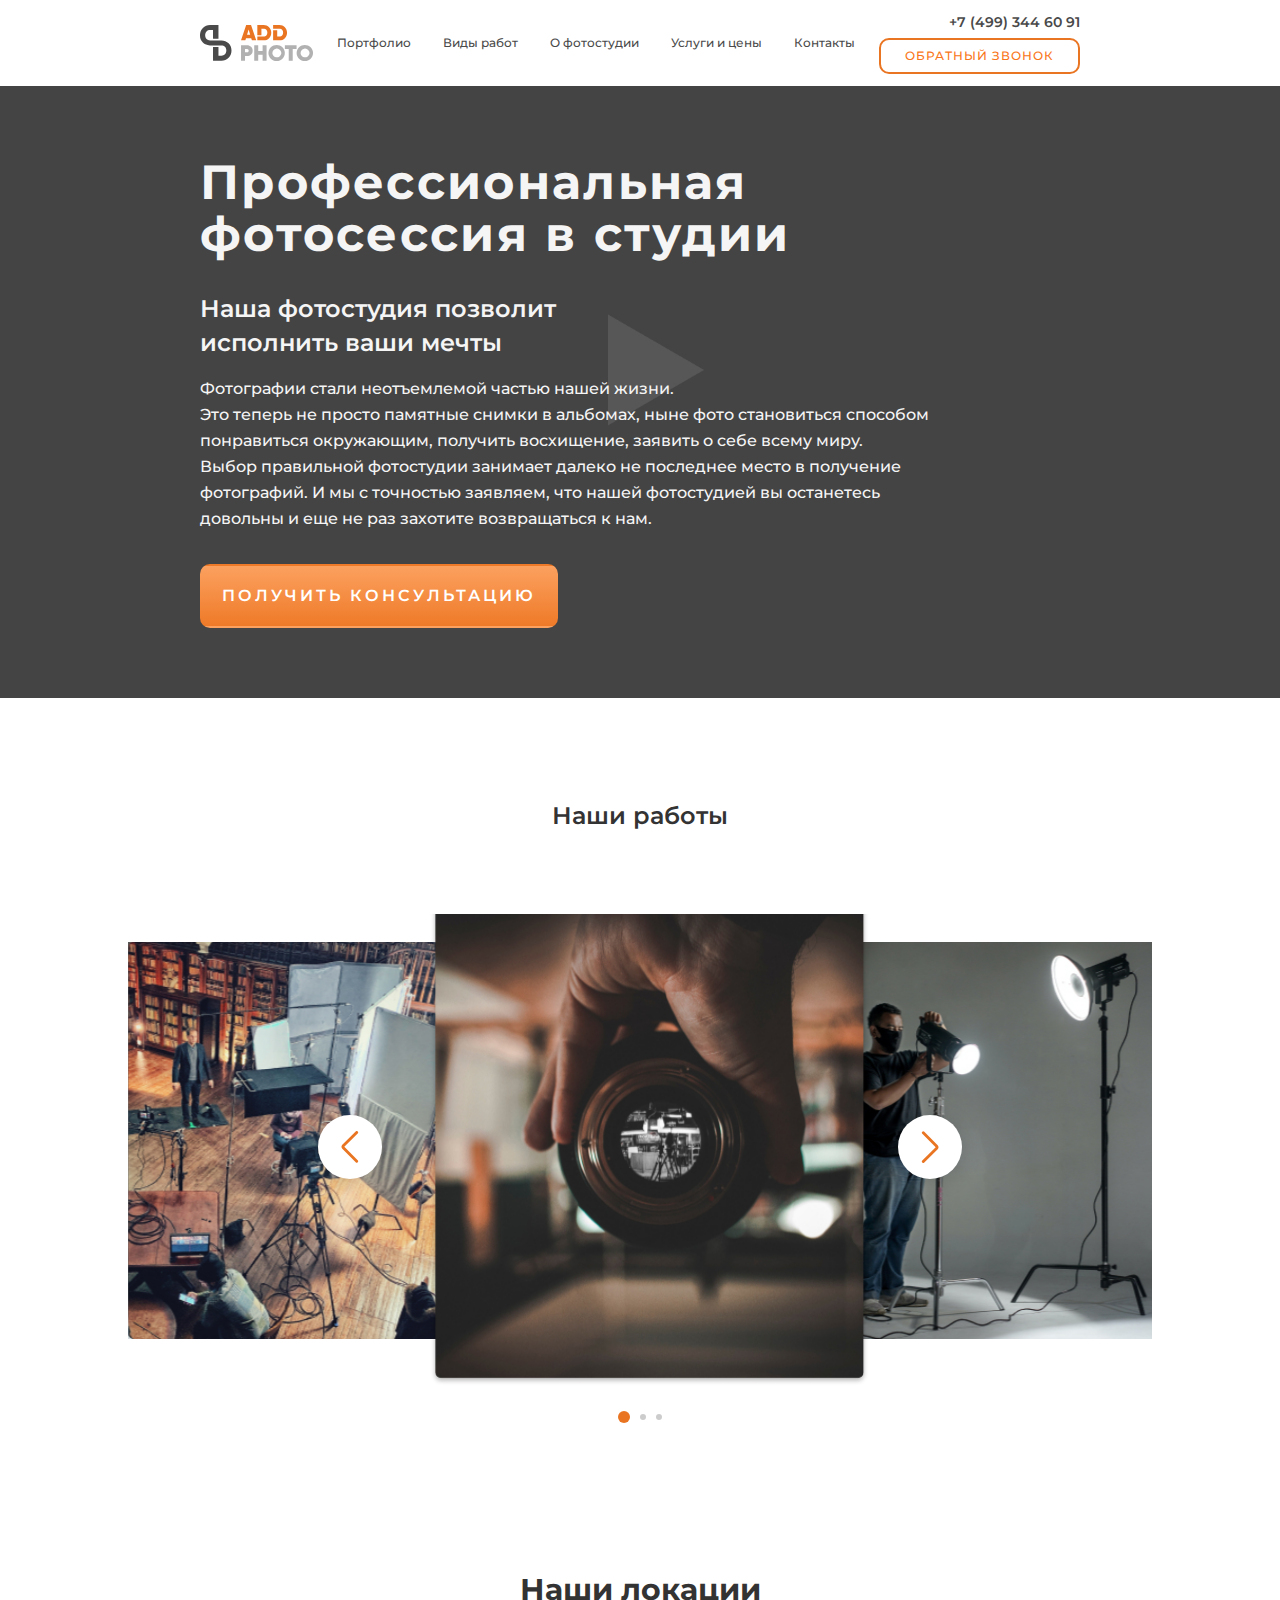
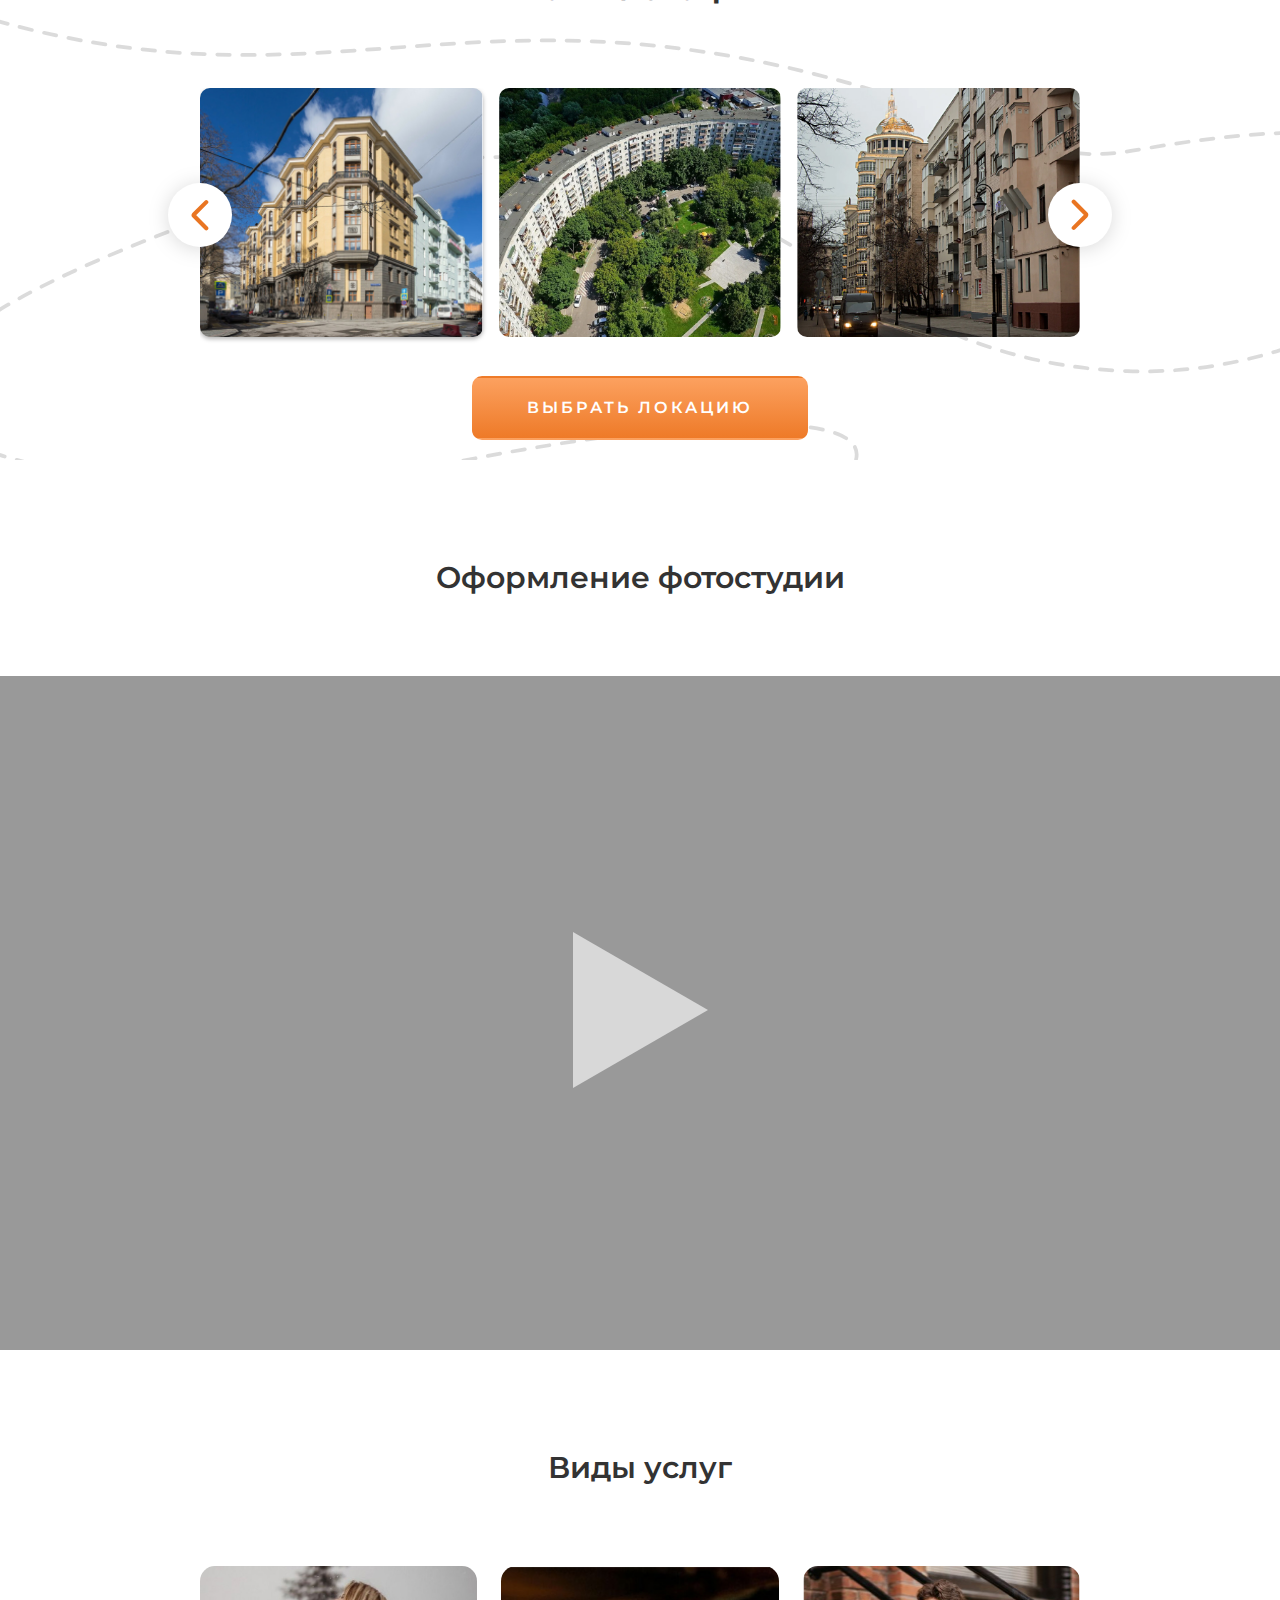
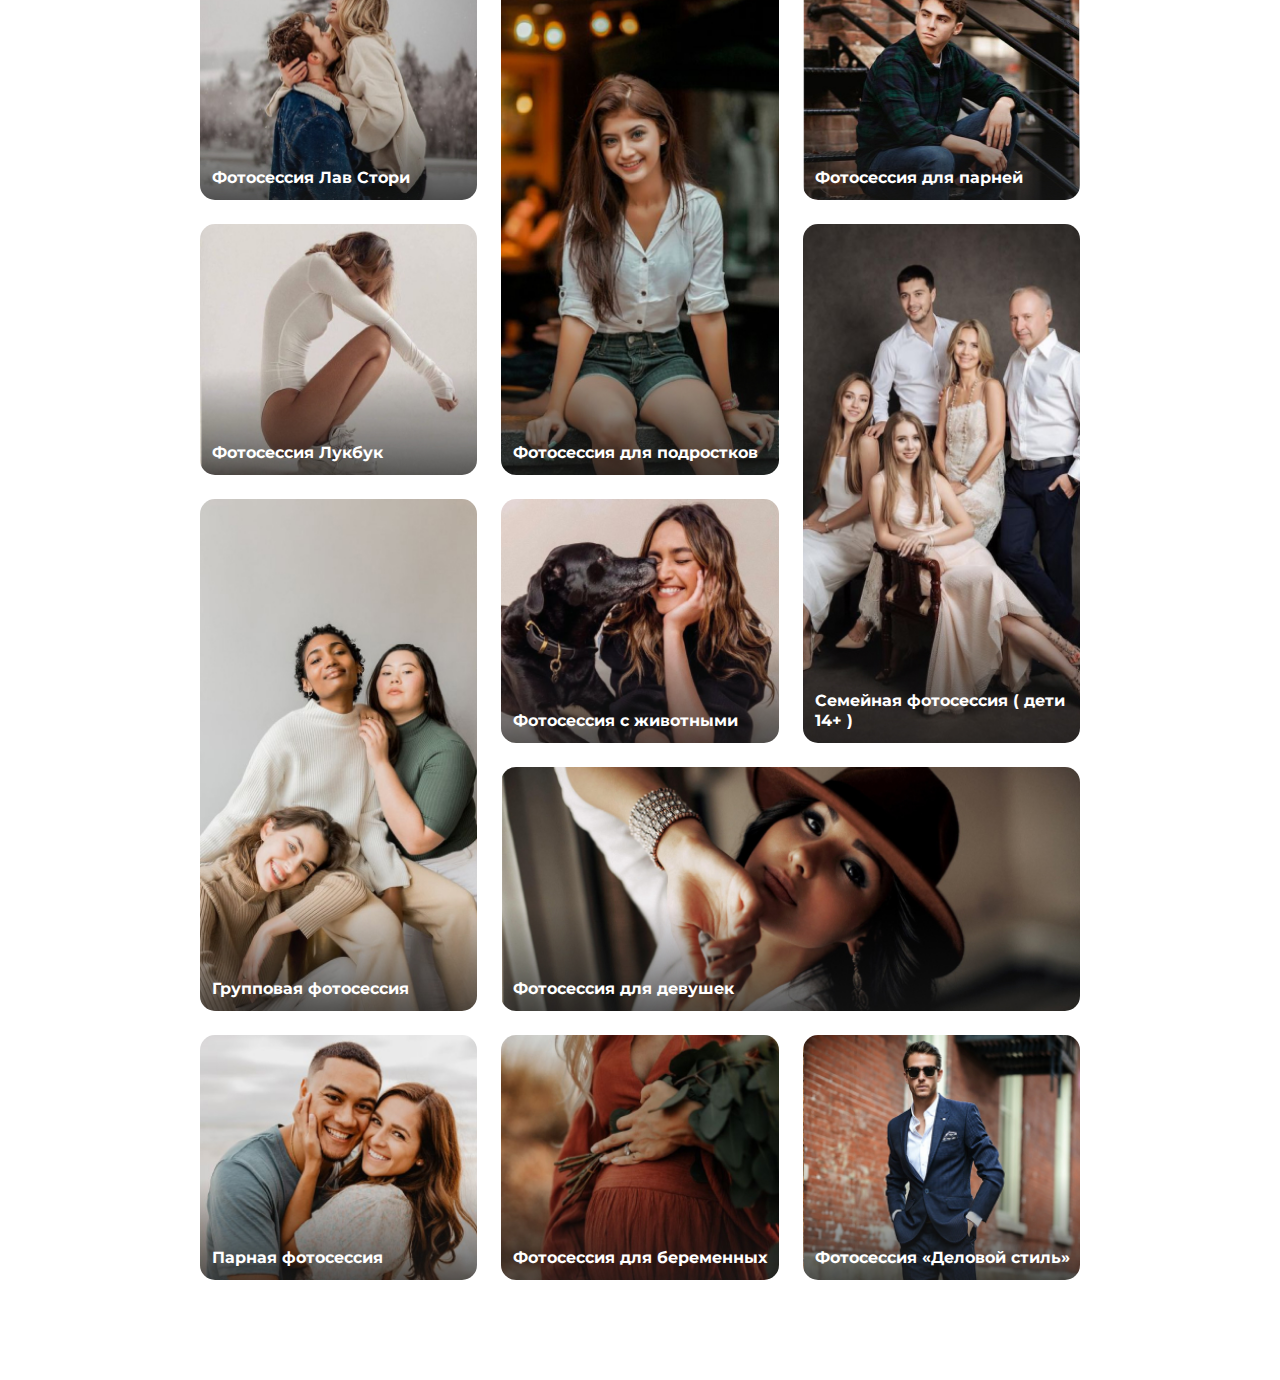
==== index.html @ fe0ec52e "first-test" ====
<!DOCTYPE html>
<html lang="en">

<head>
    <meta charset="UTF-8">
    <meta http-equiv="X-UA-Compatible" content="IE=edge">
    <meta name="viewport" content="width=device-width, initial-scale=1.0">
    <title>Photographer</title>
    <link rel="preconnect" href="https://fonts.googleapis.com">
    <link rel="preconnect" href="https://fonts.gstatic.com" crossorigin>
    <link href="https://fonts.googleapis.com/css2?family=Montserrat:wght@100;200;300;400;500;600;700;800&display=swap"
        rel="stylesheet">
    <link rel="stylesheet" href="https://unpkg.com/swiper@8/swiper-bundle.min.css" />
    <link rel="stylesheet" href="./style.css">
</head>

<body>
    <header class="header">
        <div class="wrapper">
            <div class="header-wrapper">
                <div class="header-logo">
                    <a href="#">
                        <picture>
                            <source srcset="./img/header/header-logo_mobile.svg" media="(max-width: 1023px)">
                            <source srcset="./img/header/header-logo_plan.svg" media="(max-width: 1439px)">
                            <img src="./img/header/header-logo_main.svg" alt="Logo">
                        </picture>

                    </a>
                </div>
                <div class="header-menu">
                    <a href="#portfolio" class="header-menu_portfolio">
                        Портфолио
                    </a>
                    <a href="#" class="header-menu_typejob">
                        Виды работ
                    </a>
                    <a href="#" class="header-menu_about">
                        О фотостудии
                    </a>
                    <a href="#" class="header-menu_feedback">
                        Отзывы
                    </a>
                    <a href="#" class="header-menu_price">
                        Услуги и цены
                    </a>
                    <a href="#" class="header-menu_contacts">
                        Контакты
                    </a>
                </div>
                <div class="header-info">
                    <button class="btn header-btn">
                        обратный звонок
                    </button>

                    <div class="header-info_number">
                        +7 (499) 344 60 91
                    </div>
                    <a href="#" class="header-call">
                        <!-- <img src="./img/header/header-call.svg" alt="Call"> -->
                        <svg width="20" height="20" viewBox="0 0 20 20" fill="none" xmlns="http://www.w3.org/2000/svg">
                            <path
                                d="M18.6775 13.6617C17.345 13.6617 16.0558 13.445 14.8533 13.055C14.4742 12.925 14.0517 13.0225 13.7592 13.315L12.0583 15.4492C8.9925 13.9867 6.12167 11.2242 4.59417 8.05L6.70667 6.25167C6.99917 5.94833 7.08583 5.52583 6.96667 5.14667C6.56583 3.94417 6.36 2.655 6.36 1.3225C6.36 0.7375 5.8725 0.25 5.2875 0.25H1.53917C0.954167 0.25 0.25 0.51 0.25 1.3225C0.25 11.3867 8.62417 19.75 18.6775 19.75C19.4467 19.75 19.75 19.0675 19.75 18.4717V14.7342C19.75 14.1492 19.2625 13.6617 18.6775 13.6617Z" />
                        </svg>
                    </a>
                    <button class="btn btn-burger">
                        <img src="./img/header/header-burger.svg" alt="Burger">
                    </button>
                </div>
            </div>
        </div>
    </header>
    <div class="main">
        <div class="wrapper">
            <div class="main-wrapper">
                <h1 class="main-title">
                    Профессиональная <br> фотосессия в студии
                </h1>
                <h4 class="main-subtitle">
                    Наша фотостудия позволит <br> исполнить ваши мечты
                </h4>
                <p class="main-text">
                    Фотографии стали неотъемлемой частью нашей жизни. <br> Это теперь не просто памятные снимки в
                    альбомах,
                    ныне фото становиться способом <br> понравиться окружающим, получить восхищение, заявить о себе
                    всему
                    миру. <br>
                    Выбор правильной фотостудии занимает далеко не последнее место в получение <br> фотографий. И мы с
                    точностью заявляем, что нашей фотостудией вы останетесь <br> довольны
                    и еще не раз захотите возвращаться к нам.
                </p>
                <a href="./form.html" class="btn main-btn">
                    получить консультацию
                </a>
            </div>
        </div>
    </div>
    <div class="works" id="portfolio">
        <div class="works-wrapper">
            <h3>
                Наши работы
            </h3>
            <div class="swiper">
                <!-- Additional required wrapper -->
                <div class="swiper-button-prev"></div>
                <div class="swiper-wrapper">
                    <!-- Slides -->
                    <div class="swiper-slide">
                        <div>
                            <picture>
                                <source srcset="./img/works/works-pic-center_tel.jpg" media="(max-width: 1023px)">
                                <source srcset="./img/works/works-pic-center_plan.jpg" media="(max-width: 1440px)">
                                <img src="./img/works/works-pic-center_main.jpg" alt="Pic">
                            </picture>
                        </div>
                    </div>
                    <div class="swiper-slide">
                        <div>
                            <picture>
                                <source srcset="./img/works//works-pic-right_tel.jpg" media="(max-width: 1023px)">
                                <source srcset="./img/works//works-pic-right_plan.jpg" media="(max-width: 1440px)">
                                <img src="./img/works//works-pic-right_main.jpg" alt="Pic">
                            </picture>
                        </div>
                    </div>
                    <div class="swiper-slide">
                        <div>
                            <picture>
                                <source srcset="./img/works/works-pic-left_tel.jpg" media="(max-width: 1023px)">
                                <source srcset="./img/works/works-pic-left_plan.jpg" media="(max-width: 1440px)">
                                <img src="./img/works/works-pic-left_main.jpg" alt="Pic">
                            </picture>
                        </div>
                    </div>


                </div>
                <div class="swiper-button-next"></div>
                <!-- If we need pagination -->
                <div class="swiper-pagination works-pag"></div>

            </div>

        </div>
    </div>
    <div class="locations">
        <div class="wrapper">
            <div class="locations-wrapper">
                <h3>Наши локации</h3>
                <div class="locations-wrapper-btn">
                    <div class="swiper-button-next-loc"></div>
                    <div class="swiper-button-prev-loc"></div>
                </div>
                <div class="swiper-locations">
                    <!-- Additional required wrapper -->
                    <!-- <div class="swiper-button-prev-loc"></div> -->
                    <div class="swiper-wrapper">
                        <!-- Slides -->
                        <div class="swiper-slide">
                            <div>
                                <picture>
                                    <source srcset="./img/locations/locations-1_tel.jpg" media="(max-width: 1023px)">
                                    <source srcset="./img/locations/locations-1_plan.jpg" media="(max-width: 1440px)">
                                    <img src="./img/locations/locations-1.jpg" alt="Pic">
                                </picture>
                            </div>
                        </div>
                        <div class="swiper-slide">
                            <div>
                                <picture>
                                    <source srcset="./img/locations/locations-2_tel.jpg" media="(max-width: 1023px)">
                                    <img src="./img/locations/locations-2.jpg" alt="Pic">
                                </picture>
                            </div>
                        </div>
                        <div class="swiper-slide">
                            <div>
                                <picture>
                                    <source srcset="./img/locations/locations-3_tel.jpg" media="(max-width: 1023px)">
                                    <img src="./img/locations/locations-3.jpg" alt="Pic">
                                </picture>
                            </div>
                        </div>


                    </div>
                    <!-- <div class="swiper-button-next-loc"></div> -->
                    <!-- If we need pagination -->


                </div>

                <a href="#" class="btn main-btn">
                    выбрать локацию
                </a>
            </div>
        </div>
    </div>
    <div class="photostudio">
        <div class="photostudio-wrapper">
            <h3>
                Оформление <br> фотостудии
            </h3>
            <div class="photostudio-video">
                <picture>
                    <source srcset="./img/photostudio-play/photostudio-play_tel.svg" media="(max-width: 1023px)">
                    <source srcset="./img/photostudio-play/photostudio-play_plan.svg" media="(max-width: 1439px)">
                    <img src="./img/photostudio-play/photostudio-play.svg" alt="Play">
                </picture>
            </div>
        </div>
    </div>
    <div class="services">
        <div class="wrapper">
            <div class="services-wrapper">
                <h3>
                    Виды услуг
                </h3>
                <div class="services-container">
                    <div class="services-container-item">
                        <picture>
                            <source srcset="./img/services/serv-love_tel.jpg" media="(max-width:1023px)">
                            <source srcset="./img/services/serv-love_plan.jpg" media="(max-width:1439px)">
                            <img src="./img/services/serv-love.jpg" alt="Pic">
                        </picture>
                        <div class="services-container-item-text">
                            Фотосессия <br> Лав Стори
                        </div>
                    </div>
                    <div class="services-container-item">
                        <picture>
                            <source srcset="./img/services/serv-love-1_tel.jpg" media="(max-width:1023px)">
                            <source srcset="./img/services/serv-love-1_plan.jpg" media="(max-width:1439px)">
                            <img src="./img/services/serv-love-1.jpg" alt="Pic">
                        </picture>
                        <div class="services-container-item-text">
                            Фотосессия <br> для парней
                        </div>
                    </div>
                    <div class="services-container-item services-container-item_box-2">
                        <picture>
                            <source srcset="./img/services/serv-love-2_tel.jpg" media="(max-width:1023px)">
                            <source srcset="./img/services/serv-love-2_plan.jpg" media="(max-width:1439px)">
                            <img src="./img/services/serv-love-2.jpg" alt="Pic">
                        </picture>
                        <div class="services-container-item-text">
                            Фотосессия <br> для подростков
                        </div>
                    </div>
                    <div class="services-container-item services-container-item_box-3">
                        <picture>
                            <source srcset="./img/services/serv-love-3_tel.jpg" media="(max-width:1023px)">
                            <source srcset="./img/services/serv-love-3_plan.jpg" media="(max-width:1439px)">
                            <img src="./img/services/serv-love-3.jpg" alt="Pic">
                        </picture>
                        <div class="services-container-item-text">
                            Групповая <br> фотосессия
                        </div>
                    </div>
                    <div class="services-container-item">
                        <picture>
                            <source srcset="./img/services/serv-love-4_tel.jpg" media="(max-width:1023px)">
                            <source srcset="./img/services/serv-love-4_plan.jpg" media="(max-width:1439px)">
                            <img src="./img/services/serv-love-4.jpg" alt="Pic">
                        </picture>

                        <div class="services-container-item-text">
                            Фотосессия Лукбук
                        </div>
                    </div>
                    <div class="services-container-item">
                        <picture>
                            <source srcset="./img/services/serv-love-5_tel.jpg" media="(max-width:1023px)">
                            <source srcset="./img/services/serv-love-5_plan.png" media="(max-width:1439px)">
                            <img src="./img/services/serv-love-5.jpg" alt="Pic">
                        </picture>
                        <div class="services-container-item-text">
                            Фотосессия <br>с животными
                        </div>
                    </div>
                    <div class="services-container-item">
                        <picture>
                            <source srcset="./img/services/serv-love-6_tel.jpg" media="(max-width:1023px)">
                            <source srcset="./img/services/serv-love-6_plan.jpg" media="(max-width:1439px)">
                            <img src="./img/services/serv-love-6.jpg" alt="Pic">
                        </picture>
                        <div class="services-container-item-text">
                            Парная фотосессия
                        </div>
                    </div>
                    <div class="services-container-item">
                        <picture>
                            <source srcset="./img/services/serv-love-7_tel.jpg" media="(max-width:1023px)">
                            <source srcset="./img/services/serv-love-7_plan.jpg" media="(max-width:1439px)">
                            <img src="./img/services/serv-love-7.jpg" alt="Pic">
                        </picture>

                        <div class="services-container-item-text">
                            Фотосессия <br>для беременных
                        </div>
                    </div>
                    <div class="services-container-item services-container-item_box-8">

                        <picture>
                            <source srcset="./img/services/serv-love-8_tel.jpg" media="(max-width:1023px)">
                            <source srcset="./img/services/serv-love-8_plan.jpg" media="(max-width:1439px)">
                            <img src="./img/services/serv-love-8.jpg" alt="Pic">
                            <div class="services-container-item-text">
                                Семейная <br> фотосессия ( дети 14+  )
                            </div>
                        </picture>

                    </div>
                    <div class="services-container-item">
                        <picture>
                            <source srcset="./img/services/serv-love-9_tel.jpg" media="(max-width:1023px)">
                            <source srcset="./img/services/serv-love-9_plan.jpg" media="(max-width:1439px)">
                            <img src="./img/services/serv-love-9.jpg" alt="Pic">
                        </picture>
                        <div class="services-container-item-text">
                            Фотосессия <br> «Деловой стиль»
                        </div>
                    </div>

                    <div class="services-container-item services-container-item_box-10">
                        <picture>
                            <source srcset="./img/services/serv-love-10_tel.jpg" media="(max-width:1023px)">
                            <source srcset="./img/services/serv-love-10_plan.jpg" media="(max-width:1439px)">
                            <img src="./img/services/serv-love-10.jpg" alt="Pic">
                        </picture>
                        <div class="services-container-item-text">
                            Фотосессия <br> для девушек
                        </div>
                    </div>
                </div>
            </div>
        </div>
    </div>
    <script src="https://unpkg.com/swiper@8/swiper-bundle.min.js"></script>
    <script src="./script.js"></script>
</body>

</html>
---- style.css ----
:root {
    --bg-color-1: #f2f4f4;
    --bg-color-2: #F9F4EE;
    --accent-color: #F97517;
    --text-color-1: #333333;
    --text-color-2: #4A4A4A;
    --gray: #B1B1B1;
}
* {
    margin: 0;
    padding: 0;
    box-sizing: border-box;
}

body {
    font-family: 'Montserrat', sans-serif;
    font-size: 16px;
    font-weight: 500;
    font-style: normal;
    line-height: 24px;
    color: #fff;
}
body.open {
    overflow: hidden;
}
.btn {
    border: 0;
    outline: 0;
    background: none;
    font-family: inherit;
    color: #fff;
    cursor: pointer;
    border-radius: 10px;
}
.header-btn {
    font-weight: 500;
    font-size: 12px;
    color: var(--accent-color);
    line-height: 16px;
    letter-spacing: 1px;
    text-align: center;
    padding: .5rem 1.5rem;
    border: 2px solid #E97522;
    text-transform: uppercase;
    transition: .5s ease;
}
.header-btn:hover, .header-btn:active, .header-btn:focus {
    color: #fff;
    background: var(--accent-color);
    border: 2px solid transparent;
}
.main-btn {
    background: linear-gradient(180deg, #FFA96B -21.43%, #EE7A28 100%);
    border: 2px solid transparent;
    font-size: 14px;
    font-weight: 600;
    line-height: 18px;
    letter-spacing: 3px;
    text-transform: uppercase;
    padding: 20px;
    transition: .5s ease;
}
.main-btn:focus, .main-btn:active {
    border-radius: 6px;
    font-size: 12px;
    line-height: 14px;
    padding: 1rem;
}


/* header */
.header {
    position: sticky;
    top: 0;
    background-color: #fff;
    z-index: 100;
}
.header-call {
    text-decoration: none;
    width: 20px;
    height: 20px;
}
.header-call svg{
    fill: #4A4A4A;
    transition: .3s ease;
}
.header-call svg:hover, .header-call svg:active, .header-call svg:focus {
    fill: var(--accent-color);
}
.header-btn {
    display: none;
}
.header-menu {
    font-size: 14px;
    font-weight: 600;
    line-height: 20px;
    position: fixed;
    display: flex;
    align-items: flex-end;
    flex-direction: column;
    right: 0;
    top: 42px;
    row-gap: 1rem;
    z-index: 90;
    width: 100%;
    padding: 1rem 1rem;
    height: calc(100vh - 42px);
    background: rgb(15, 15, 15, .7);
    opacity: 0;
    transform: translateX(100%);
    transition: .5s ease;
}
.header-menu.open {
    opacity: 1;
    transform: translateX(0);
}
.header-menu_contacts {
    order: 4;
}
.header-menu_typejob {
    order: 3;
}
.header-menu_feedback {
    order: 2;
}
.header-menu_price {
    display: none;
}
.header-menu a {
    text-decoration: none;
    color: #fff;
    transition: .3s ease;
}
.header-wrapper {
    display: flex;
    align-items: center;
    justify-content: space-between;
    padding: .5rem 1rem;
}
.header-info {
    display: flex;
    align-items: center;
    justify-content: space-between;
    column-gap: 1rem;
}
.header-info_number {
    font-weight: 600;
    font-size: 14px;
    line-height: 20px;
    color: #585858;
    align-self: center;

}
.btn-burger {
    width: 26px;
    height: 26px;
}
.btn-burger img{
    width: 100%;
    height: 100%;
}
.header-logo{
    width: 63px;
    height: 20px;
}
.header-menu a:hover, .header-menu a:focus, .header-menu a:active {
    color: var(--accent-color);
}

@media screen and (min-width: 1024px) {
    .btn.btn-burger {
        display: none;
    }
    .header-call {
        display: none;
    }
   .btn.header-btn{
       display: block;
   }
   .header-menu {
       position: static;
       flex-direction: row;
       height: auto;
       width: auto;
       font-weight: 500;
       font-size: 12px;
       line-height: 20px;
       opacity: 1;
       transform: translateX(0);
       background: none;
       column-gap: 1rem;
       padding: 0;
   }
   .header-menu a{
        color: var(--text-color-2);
        padding: .5rem;
   }
   .header-menu_typejob {
    order: 0;
    }
    .header-menu_feedback {
        display: none;
    }
    .header-menu_price {
        display: block;
    }
    .wrapper {
        max-width: 880px;
        margin: 0 auto;
    }
    .header-wrapper {
        padding: 12px 0;
    }
    .header-info{
        flex-direction: column;
        row-gap: 6px;
    }
    .header-info_number {
        order: -1;
        align-self: flex-end;
        color: var(--text-color-2);
    }
    .header-logo {
        width: 113px;
        height: 36px;
    }
    .header-btn:active {
        font-size: 10px;
    }

}

@media screen and (min-width: 1439px) {
    .header-logo {
        width: 108px;
        height: 35px;
    }
    .header-menu a {
        font-size: 14px;
    }
    .wrapper {
        max-width: 1240px;
    }
    .header-info{
        flex-direction: row;
        align-items: center;
    }
    .header-info_number {
        align-self: center;
        order: 0;
    }
    .header-menu{
        column-gap: 1.5rem;
    }
}

/* main */
.main {
    
    background: url(./img/main/bg-main_tel.jpg) center no-repeat;
    background-size: cover;
}
.main-subtitle, .main-text{
    display: none;
}
.main-wrapper {
    min-height: calc(100vh - 42px);
    display: flex;
    flex-direction: column;
    justify-content: center;
    align-items: center;
    row-gap: 2rem;
    color: #F5F5F5;
}
.main-title {
    font-size: 24px;
    line-height: 34px;
    font-weight: 800;
    text-align: center;
    letter-spacing: 1.2px;
}
.main .wrapper {
    min-height: calc(100vh - 42px);
}
.main-btn{
    text-decoration: none;
}
@media screen and (min-width: 571px) {
    .main-wrapper {
        background: url(./img/main/bg-main_plan.jpg) center no-repeat;
        background-size: cover;
    }
}
@media screen and (min-width: 1280px) {
    .main-wrapper {
        background: url(./img/main/bg-main.jpg) center no-repeat;
        background-size: cover;
    }
}
@media screen and (min-width: 1023px) {
    .main-subtitle, .main-text{
        display: block;
    }
    .main-wrapper {
        padding: 70px 0;
        align-items: flex-start;
        justify-content: start;
    }
    .main-title {
        text-align: left;
        font-weight: 700;
        font-size: 3rem;
        line-height: 52px;
        letter-spacing: 2.3px;
        padding-bottom: 2rem;
    }
    .main-subtitle {
        font-weight: 600;
        font-size: 24px;
        line-height: 34px;
        padding-bottom: 16px;
    }
    .main-text {
        font-weight: 500;
        font-size: 16px;
        line-height: 26px;
        padding-bottom: 2rem;
    }
    .main .wrapper {
        min-height: auto;
    }
    .main {
        min-height: auto;
    }
    .main-wrapper {
        min-height: auto;
        row-gap: 0;
    }
    .main-btn {
        font-size: 16px;
        font-weight: 600;
        line-height: 20px;
        letter-spacing: 3px;
    }
    .main-btn:focus, .main-btn:active {
        border-radius: 10px;
        background: linear-gradient(180deg, #FFA96B 58.75%, #EE7A28 173.44%);
        font-size: 14px;
        line-height: 18px;
        letter-spacing: 2px;
    }
}

@media screen and (min-width: 1439px) {
    .main-wrapper {
        padding: 100px 0 140px;
    }
    .main-title {
        font-weight: 700;
        font-size: 66px;
        line-height: 78px;
        letter-spacing: 3.2px;
        padding-bottom: 52px;
    }
    .main-subtitle {
        font-size: 36px;
        line-height: 44px;
        padding-bottom: 1.5rem;
    }
    .main-btn:hover {
        background: linear-gradient(180deg, #FFA96B 58.75%, #EE7A28 173.44%);
        border-radius: 10px;
    }
    .main-btn:active, .main-btn:focus {
        font-size: 14px;
        line-height: 18px;
        letter-spacing: 2px;
    }
}

/* swiper */
.works {
    background: #fff;
    padding-top: 60px;
    padding-bottom: 85px;
}
.works-wrapper h3{
    padding-bottom: 40px;
    font-weight: 600;
    color: var(--text-color-1);
    font-size: 1.5rem;
    line-height: 34px;
}
.works-wrapper {
    display: flex;
    flex-direction: column;
    align-items: center;
}
.swiper {
    max-width: 375px;
    padding: 16px 0;
}
.swiper img {
    height: 230px;
    width: 207px;
    object-fit: cover;
    object-position: center;
    border-radius: 5px !important;
    cursor: pointer;
}

.swiper-pagination-bullet {
    cursor: pointer;
    margin: 0 5px !important;
    height: 6px;
    width: 6px;
}
.swiper-pagination-bullet-active {
    background: #E97522;
    width: 12px;
    height: 12px;
}
.swiper-pagination{
    display: flex;
    align-items: center;
    justify-content: center;
}
.swiper-slide {
    filter: blur(2px);
    transition: .5s ease;
}
.swiper-button-next::after, 
.swiper-button-prev::after {
    display: none;
}
.swiper-button-prev,
.swiper-button-next {
    background-color: #fff;
    background-position: center;
    width: 36px;
    height: 36px;
    border-radius: 100%;
    background-repeat: no-repeat;
    background-size: 18px 18px;
    transition: .5s ease;
    top: 45%;
}
.swiper-button-prev:hover{
    background-image: url(./img/works/btn-prev_plan_active.svg);
    background-color: #E97522;
}
.swiper-button-next:hover {
    background-image: url(./img/works/btn-next_plan_active.svg);
    background-color: #E97522;
}
.swiper-button-prev {
    background-image: url(./img/works/btn-prev.svg);
    left: 16px;
}
.swiper-button-next {
    background-image: url(./img/works/btn-next.svg);
    right: 16px;
}
.swiper-slide-active{
    filter: blur(0px);
    transform: scale(1.2) !important;
    transition: .5s ease;
    z-index: 100 !important;
    opacity: 1;
}

.swiper-scrollbar {
    display: none;
}
.swiper-wrapper {
    padding-bottom: 30px;
}
.swiper-slide.swiper-slide-next {
    z-index: 2;
}

@media screen and (min-width: 1024px) {
    .works-wrapper h3{
        padding-bottom: 80px;
        font-weight: 600;
        color: var(--text-color-1);
        font-size: 30;
        line-height: 36px;
    }
    .swiper {
        max-width: 1024px;
        padding: 28px 0 ;
    }
    .swiper img {
        height: 397px;
        width: 357px;
    }
    .swiper-wrapper {
        padding-bottom: 59px;
    }
    .swiper-slide {
        filter: blur(0);
    }
    .swiper-slide-active img{
    filter: drop-shadow(0px 2px 2px rgba(0, 0, 0, 0.3));
    }
    .swiper-button-prev {
        background-image: url(./img/works/btn-prev_plan.svg);
        left: 190px;
    }
    .swiper-button-next {
        background-image: url(./img/works/btn-next_plan.svg);
        right: 190px;
    }
    .swiper-button-prev,
    .swiper-button-next {
        width: 64px;
        height: 64px;
        filter: drop-shadow(0px 2px 10px rgba(0, 0, 0, 0.15));
        background-size: 32px 32px;
        top: 43%;
    }
    .works {
        padding-top: 100px;
        padding-bottom: 139px;
    }
}
@media screen and (min-width: 1440px) {
    .works-wrapper h3{
        font-size: 36;
        line-height: 43px;
        padding-bottom: 30px;
    }
    .swiper {
        max-width: 1440px;
        padding: 37px 0;
    }
    .swiper img {
        height: 450px;
        width: 500px;
    }
    .swiper-wrapper {
        padding-bottom: 56px;
    }
    .swiper-slide-active {
        transform: scale(1.1) !important;
    }
    .swiper-button-prev{
        left: 325px;
        background-image: url(./img/works/btn-prev_pc.svg);
    }
    .swiper-button-next {
        background-image: url(./img/works/btn-next_pc.svg);
        right: 325px;
    }
    .swiper-button-prev,
    .swiper-button-next {
        height: 74px;
        width: 74px;
        background-size: 37px 37px;
    }
}

/* locations */

.locations {
    background-color: #fff;
    background-image: url(./img/locations/bg-locations_tel.svg);
    background-position: center;
    background-repeat: no-repeat;
    background-size: cover;
    margin-bottom: 62px;
}
.locations-wrapper {
    display: flex;
    flex-direction: column;
    align-items: center;
    position: relative;

}
.locations-wrapper h3 {
    font-weight: 600;
    font-size: 1.5rem;
    line-height: 34px;
    text-align: center;
    color: var(--text-color-1);
    padding-bottom: 40px;
}

.swiper-locations {
    overflow: hidden;
    max-width: 308px;
    /* padding-bottom: 2rem; */
    position: relative;
}
.swiper-locations img{
    width: 100%;
    height: 100%;
    object-fit: cover;
    object-position: center;
    border-radius: 10px !important;
    cursor: pointer;
}
.locations .wrapper {
    margin: 0 auto;
    max-width: 375px;
}
.swiper-locations .swiper-slide {
    filter: blur(0);
}
.locations .swiper-slide-active {
    transform: scale(1) !important;
}
.swiper-button-next-loc::after, 
.swiper-button-prev-loc::after {
    display: none;
}
.swiper-button-prev-loc,
.swiper-button-next-loc {
    background-color: #fff;
    background-position: center;
    width: 36px;
    height: 36px;
    border-radius: 100%;
    background-repeat: no-repeat;
    background-size: 18px 18px;
    transition: .5s ease;
    position: absolute;
    z-index: 10;
    top: 44%;
    cursor: pointer;
    filter: drop-shadow(0px 2px 10px rgba(0, 0, 0, 0.15));
}
.swiper-button-prev-loc:hover{
    background-image: url(./img/works/btn-prev_plan_active.svg);
    background-color: #E97522;
}
.swiper-button-next-loc:hover {
    background-image: url(./img/works/btn-next_plan_active.svg);
    background-color: #E97522;
}
.swiper-button-prev-loc {
    background-image: url(./img/works/btn-prev.svg);
    left: 16px;
}
.swiper-button-next-loc {
    background-image: url(./img/works/btn-next.svg);
    right: 16px;
}
.locations .swiper-wrapper {
    padding-bottom: 2rem;
}
@media screen and (min-width: 1024px) {
    .locations {
        background-image: url(./img/locations/bg-locations_plan.svg);
        padding-bottom: 20px;
        margin-bottom: 100px;
    }
    .swiper-locations {
        max-width: 880px;
    }
    .locations .wrapper {
        margin: 0 auto;
        max-width: 880px;
    }
    .swiper-button-prev-loc,
    .swiper-button-next-loc {
        top: 45%;
        width: 64px;
        height: 64px;
        filter: drop-shadow(0px 2px 10px rgba(0, 0, 0, 0.15));
        background-size: 32px 32px;
    }
    .swiper-button-prev-loc {
        left: -32px;
    }
    .swiper-button-next-loc {
        right: -32px;
    }
    .locations-wrapper h3 {
        font-weight: 700;
        font-size: 30px;
        line-height: 36px;
        padding-bottom: 80px;
    }
    .locations .btn {
        width: 336px;
        text-align: center;
    }
}
@media screen and (min-width: 1440px) {
    .locations-wrapper h3 {
        font-size: 36px;
        line-height: 43px;
    }
    .locations {
        background-image: url(./img/locations/bg-locations.svg);
        /* padding-bottom: 80px;  */
        margin-bottom: 120px
    }
    .locations .wrapper {
        max-width: 1240px;
    }
    .locations .swiper-wrapper {
        padding-bottom: 60px;
    }
    .swiper-locations {
        max-width: 1240px;
    }
    .swiper-locations img {
        border-radius: 15px !important;
    }
    .swiper-button-prev-loc{
        background-image: url(./img/works/btn-prev_pc.svg);
    }
    .swiper-button-next-loc {
        background-image: url(./img/works/btn-next_pc.svg);
    }
    .swiper-button-prev-loc,
    .swiper-button-next-loc {
        height: 74px;
        width: 74px;
        background-size: 37px 37px;
    }
}

/* photo studio */
.photostudio {
    margin-bottom: 60px ;
}
.photostudio-wrapper {
    display: flex;
    flex-direction: column;
}
.photostudio-wrapper h3 {
    color: var(--text-color-1);
    font-weight: 600;
    font-size: 24px;
    line-height: 34px;
    padding-bottom: 40px;
    align-self: center;
    text-align: center;
}
.photostudio-video {
    width: 100%;
    height: 375px;
    background: #999;
    display: flex;
    align-items: center;
    justify-content: center;
}
@media screen and (min-width: 1024px) {
    .photostudio-wrapper h3 {
        padding-bottom: 80px;
        font-size: 30px;
        line-height: 36px;
    }
    .photostudio-wrapper h3 br {
        display: none;
    }
    .photostudio-video {
        height: 674px;
    }
    .photostudio {
        margin-bottom: 100px ;
    }
}
@media screen and (min-width: 1440px) {
    .photostudio-wrapper h3 {
        font-size: 36px;
        line-height: 34px;
    }
    .photostudio {
        margin-bottom: 110px ;
    }
}
/* services */

.services {
    padding-bottom: 60px;
}
.services-wrapper {
    display: flex;
    flex-direction: column;
    align-items: center;
}
.services-wrapper h3 {
    padding-bottom: 40px;
    color: var(--text-color-1);
    font-weight: 600;
    font-size: 24px;
    line-height: 34px;
    text-align: center;
}
.services-container {
    display: grid;
    gap: 16px;
    grid-template-columns: repeat(2, 1fr);
    grid-template-rows: 154px;
    /* grid-template-rows: max-content; */
}
.services-container-item {
    position: relative;
}
.services-container-item img {
    border-radius: 5px;
    background-position: center;
    background-size: cover;
    height: 100%;
    width: 100% ;
}
.services-container-item-text {
    position: absolute;
    z-index: 1;
    bottom: 8px;
    left: 12px;
    font-weight: 600;
    font-size: 14px;
    line-height: 16px;
}
 .services-container-item_box-2 {
    grid-column-start: 2;
    grid-row: 1 / span 2;
}

.services-container-item_box-3 {
    grid-column-start: 1;
    grid-row: 3 / span 2;
}

.services-container-item_box-8 {
    grid-column-start: 2;
    grid-row: 5 / span 2;
}
@media screen and (min-width: 1024px) {
    .services {
        padding-bottom: 100px;
    }
    .services-wrapper h3 {
        padding-bottom: 80px;
        font-size: 30px;
        line-height: 36px;
    }
    .services-container {
        gap: 1.5rem;
        grid-template-columns: repeat(3, 1fr);
        grid-template-rows: 234px;
    }
    .services-container-item img {
        border-radius: 15px;
    }
    .services-container-item_box-8 {
        grid-column-start: 3;
        grid-row: 2 / span 2;
    }
    .services-container-item_box-10 {
        grid-column: 2 / span 2;
        grid-row: 4;
    }
    .services-container-item-text {
        bottom: 12px;
        font-weight: 700;
        font-size: 1rem;
        line-height: 1.25rem;
    }
    .services-container-item-text br {
        display: none;
    }
}
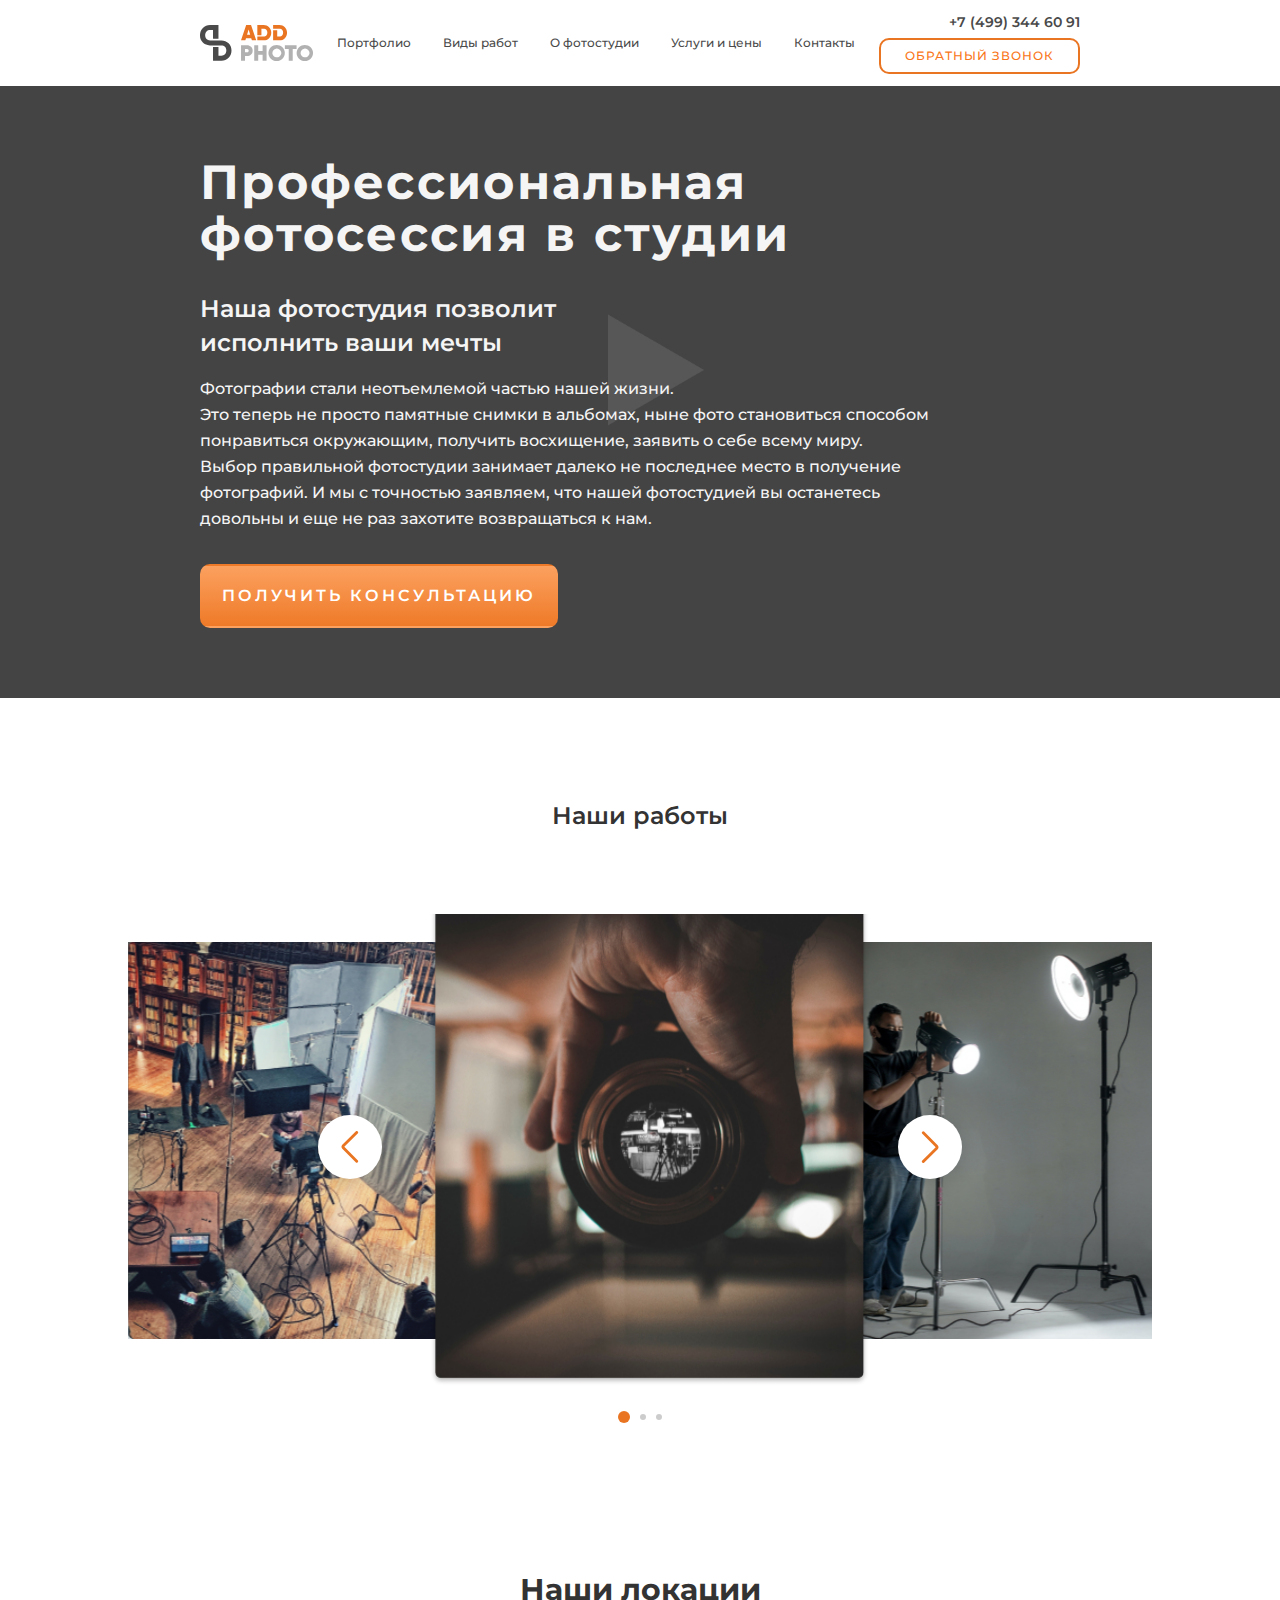
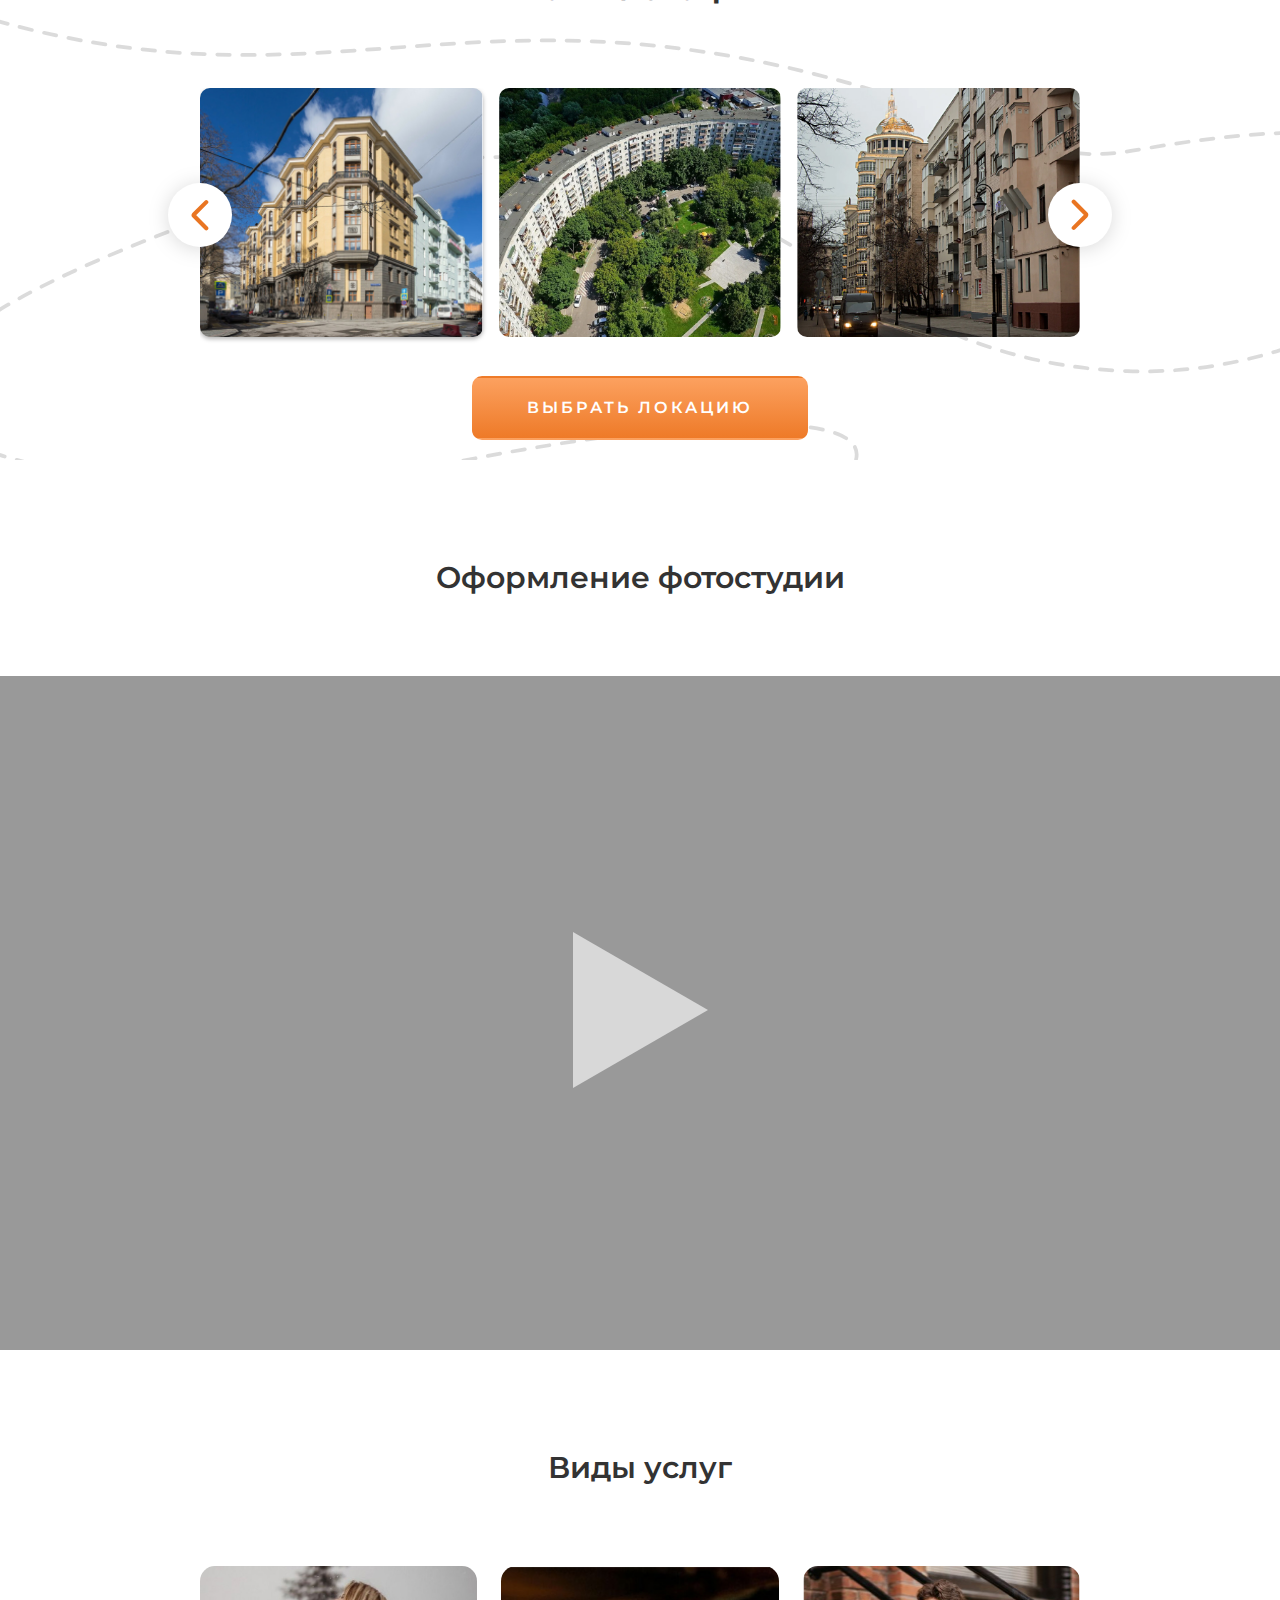
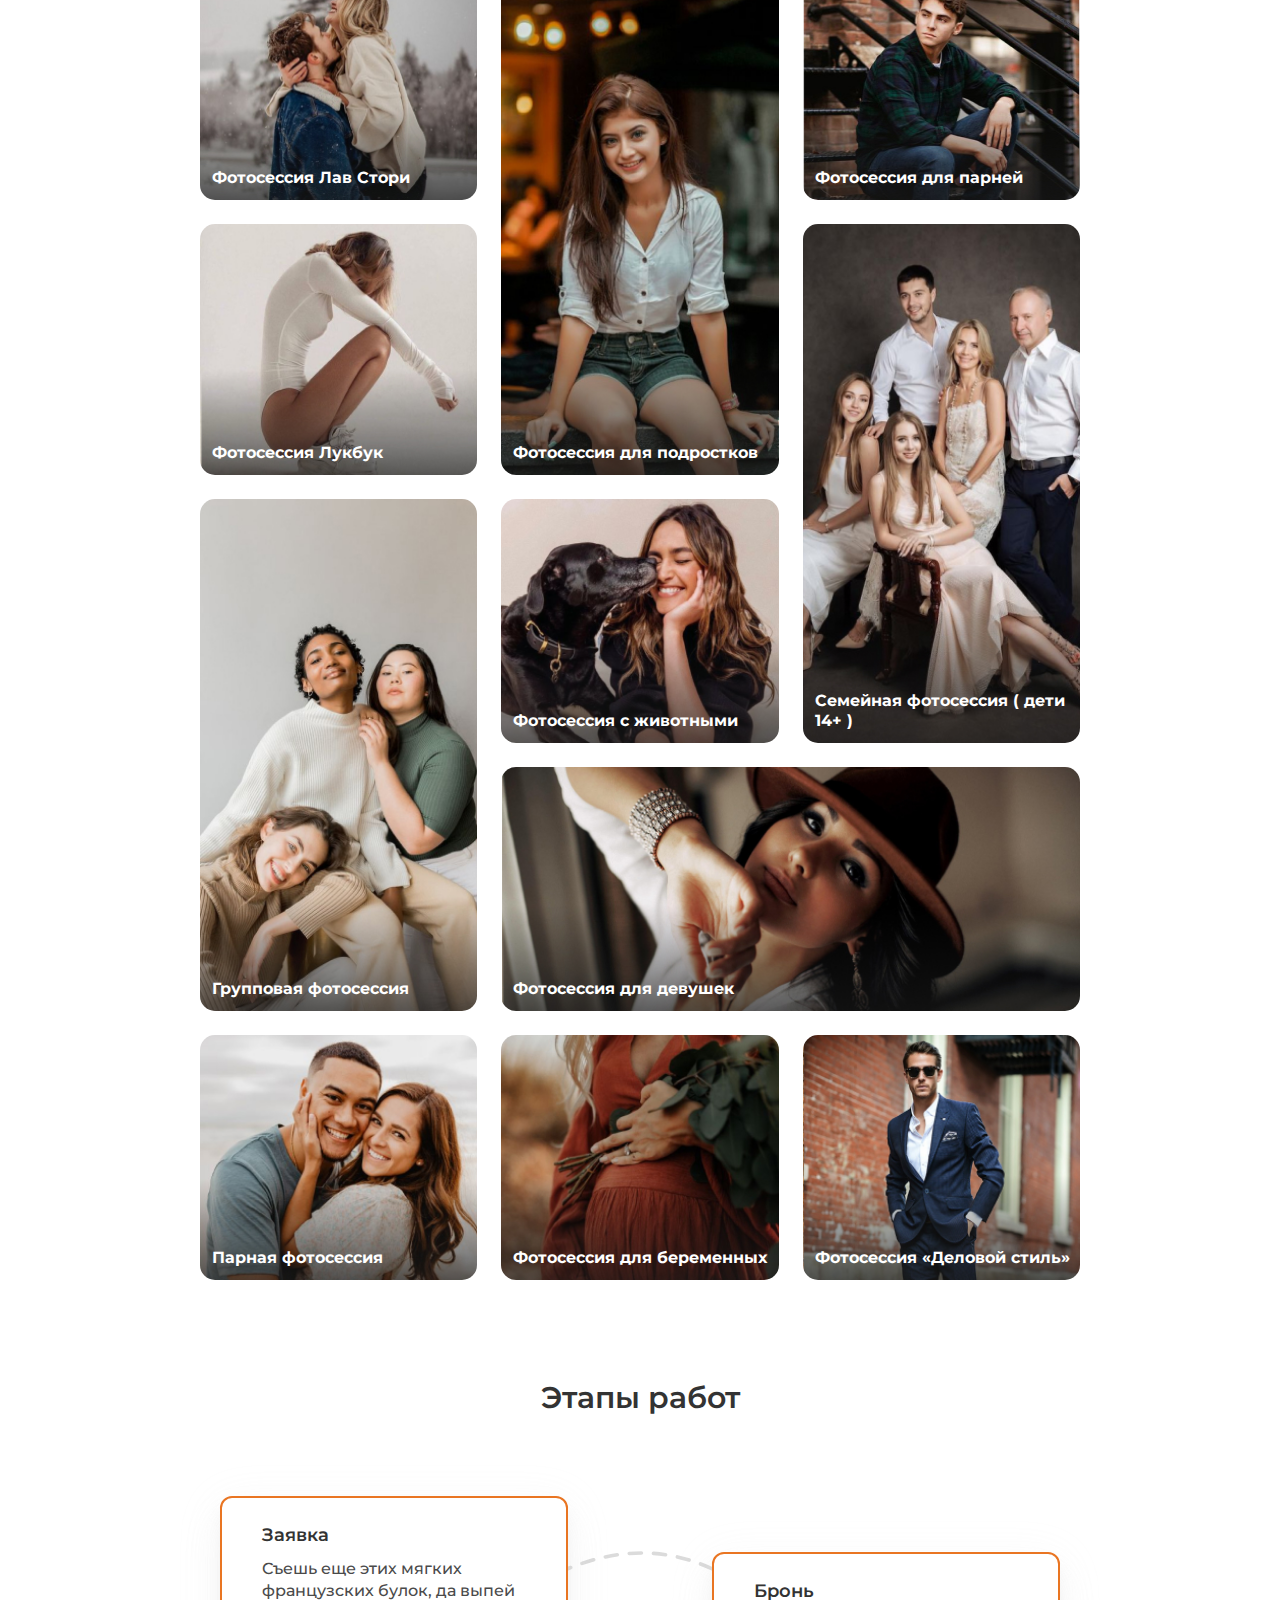
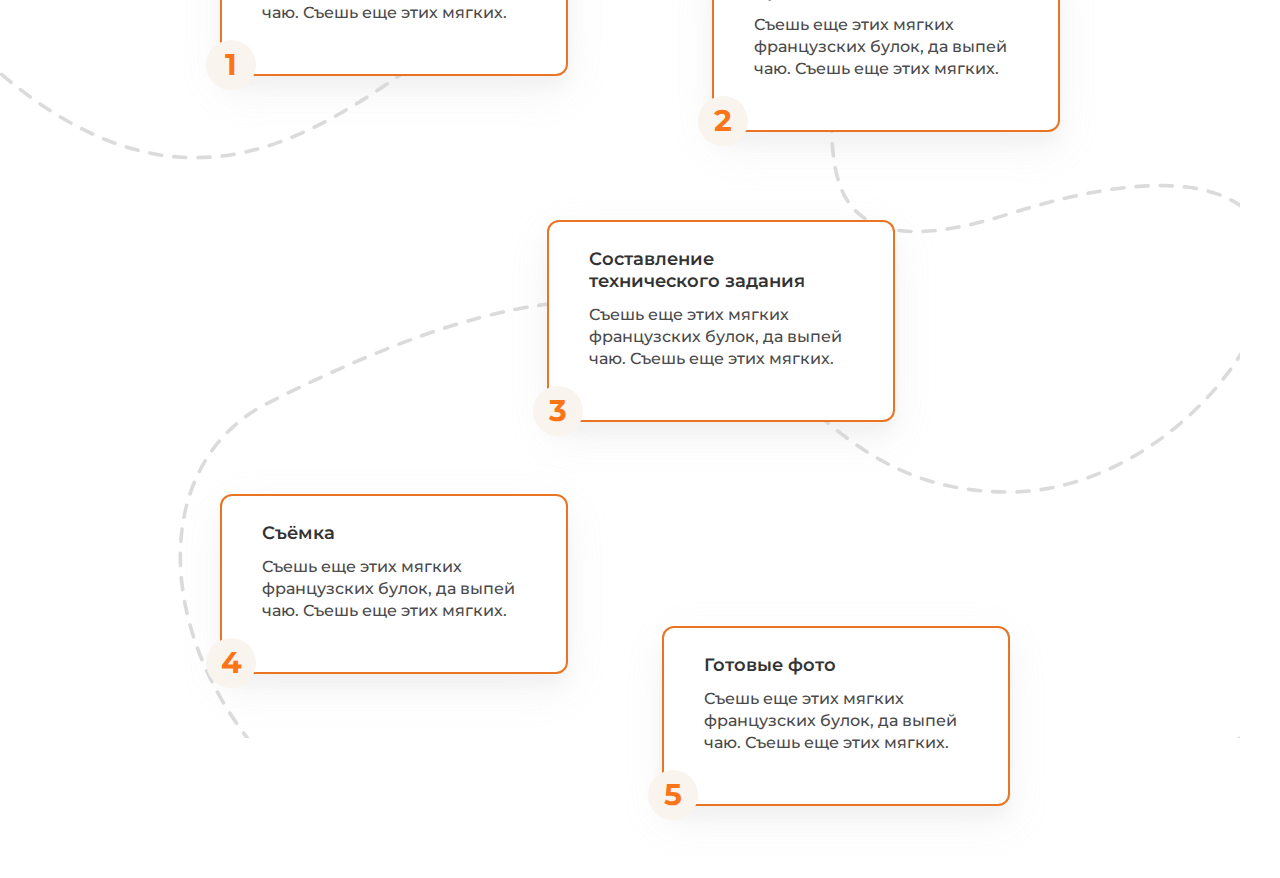
==== commit 86bd2685: "second" ====
--- a/index.html
+++ b/index.html
@@ -32,7 +32,7 @@
                     <a href="#portfolio" class="header-menu_portfolio">
                         Портфолио
                     </a>
-                    <a href="#" class="header-menu_typejob">
+                    <a href="#services" class="header-menu_typejob">
                         Виды работ
                     </a>
                     <a href="#" class="header-menu_about">
@@ -210,7 +210,7 @@
             </div>
         </div>
     </div>
-    <div class="services">
+    <div class="services" id="services">
         <div class="wrapper">
             <div class="services-wrapper">
                 <h3>
@@ -336,6 +336,129 @@
             </div>
         </div>
     </div>
+    <div class="stages">
+        <div class="wrapper">
+            <div class="stages-wrapper">
+                <h3>
+                    Этапы работ
+                </h3>
+                <div class="stages-step">
+                    <div class="stages-step-item stages-step-item-first">
+                        <h6>
+                            Заявка
+                        </h6>
+                        <div class="stages-step-item-text">
+                            Съешь еще этих мягких французских булок, да выпей чаю. Съешь еще этих мягких. 
+                        </div>
+                        <div class="stages-step-item-number">
+                            1
+                        </div>
+                    </div>
+                    <div class="stages-step-item stages-step-item-second">
+                        <h6>
+                            Бронь
+                        </h6>
+                        <div class="stages-step-item-text">
+                            Съешь еще этих мягких французских булок, да выпей чаю. Съешь еще этих мягких. 
+                        </div>
+                        <div class="stages-step-item-number">
+                            2
+                        </div>
+                    </div>
+                    <div class="stages-step-item stages-step-item-free">
+                        <h6>
+                            Составление <br> технического задания
+                        </h6>
+                        <div class="stages-step-item-text ">
+                            Съешь еще этих мягких французских булок, да выпей чаю. Съешь еще этих мягких. 
+                        </div>
+                        <div class="stages-step-item-number">
+                            3
+                        </div>
+                    </div>
+                    <div class="stages-step-item stages-step-item-four">
+                        <h6>
+                            Съёмка
+                        </h6>
+                        <div class="stages-step-item-text">
+                            Съешь еще этих мягких французских булок, да выпей чаю. Съешь еще этих мягких. 
+                        </div>
+                        <div class="stages-step-item-number">
+                            4
+                        </div>
+                    </div>
+                    <div class="stages-step-item stages-step-item-five">
+                        <h6>
+                            Готовые фото
+                        </h6>
+                        <div class="stages-step-item-text">
+                            Съешь еще этих мягких французских булок, да выпей чаю. Съешь еще этих мягких. 
+                        </div>
+                        <div class="stages-step-item-number">
+                            5
+                        </div>
+                    </div>
+                </div>
+                <div class="stages-step">
+                    <div class="stages-step-item">
+                        <h6>
+                            Заявка
+                        </h6>
+                        <div class="stages-step-item-text">
+                            Съешь еще этих мягких французских булок, да выпей чаю. Съешь еще этих мягких. 
+                        </div>
+                        <div class="stages-step-item-number">
+                            1
+                        </div>
+                    </div>
+                    <div class="stages-step-item">
+                        <h6>
+                            Бронь
+                        </h6>
+                        <div class="stages-step-item-text">
+                            Съешь еще этих мягких французских булок, да выпей чаю. Съешь еще этих мягких. 
+                        </div>
+                        <div class="stages-step-item-number">
+                            2
+                        </div>
+                    </div>
+                    <div class="stages-step-item">
+                        <h6>
+                            Составление <br> технического задания
+                        </h6>
+                        <div class="stages-step-item-text">
+                            Съешь еще этих мягких французских булок, да выпей чаю. Съешь еще этих мягких. 
+                        </div>
+                        <div class="stages-step-item-number">
+                            3
+                        </div>
+                    </div>
+                    <div class="stages-step-item">
+                        <h6>
+                            Съёмка
+                        </h6>
+                        <div class="stages-step-item-text">
+                            Съешь еще этих мягких французских булок, да выпей чаю. Съешь еще этих мягких. 
+                        </div>
+                        <div class="stages-step-item-number">
+                            4
+                        </div>
+                    </div>
+                    <div class="stages-step-item">
+                        <h6>
+                            Готовые фото
+                        </h6>
+                        <div class="stages-step-item-text">
+                            Съешь еще этих мягких французских булок, да выпей чаю. Съешь еще этих мягких. 
+                        </div>
+                        <div class="stages-step-item-number">
+                            5
+                        </div>
+                    </div>
+                </div>
+            </div>
+        </div>
+    </div>
     <script src="https://unpkg.com/swiper@8/swiper-bundle.min.js"></script>
     <script src="./script.js"></script>
 </body>
--- a/style.css
+++ b/style.css
@@ -18,7 +18,7 @@
     font-weight: 500;
     font-style: normal;
     line-height: 24px;
-    color: #fff;
+    color: var(--text-color-2);
 }
 body.open {
     overflow: hidden;
@@ -817,6 +817,7 @@
     font-weight: 600;
     font-size: 14px;
     line-height: 16px;
+    color: #fff;
 }
  .services-container-item_box-2 {
     grid-column-start: 2;
@@ -866,4 +867,200 @@
     .services-container-item-text br {
         display: none;
     }
+}
+
+@media screen and (min-width: 1440px) {
+    .services {
+        padding-bottom: 160px;
+    }
+    .services-wrapper h3 {
+        font-size: 36px;
+        line-height: 44px;
+    }
+    .services-container {
+        gap: 2rem;
+        grid-template-rows: 335px;
+    }
+    .services-container-item-text {
+        font-weight: 600;
+        bottom: 1rem;
+        left: 2rem;
+    }
+}
+/* stages */
+
+.stages {
+    background-color: #fff;
+    margin-bottom: 80px;
+    background-image: url(./img/stages/stages-bg_tel.svg);
+    background-repeat: no-repeat;
+    background-size: contain;
+    background-position: center;
+}
+.stages-wrapper {
+    display: flex;
+    flex-direction: column;
+    align-items: center;
+    
+}
+.stages-wrapper h3 {
+    padding-bottom: 40px;
+    font-weight: 600;
+    font-size: 1.5rem;
+    line-height: 34px;
+    text-align: center;
+    color: var(--text-color-1);
+}
+.stages-step {
+    display: flex;
+    flex-direction: column;
+    align-items: center;
+    row-gap: 40px;
+
+}
+.stages-step-item {
+    border: 2px solid #E97522;
+    width: 320px;
+    box-shadow: 0px 24px 38px rgba(220, 220, 220, 0.14), 0px 9px 46px rgba(216, 216, 216, 0.12), 0px 11px 15px rgba(221, 221, 221, 0.2);
+    border-radius: 12px;
+    background: #fff;
+    position: relative;
+}
+.stages-step-item h6 {
+    font-size: 18px;
+    font-weight: 600;
+    line-height: 22px;
+    text-align: center;
+    color: var(--text-color-1);
+    padding: 26px 0 12px;
+}
+.stages-step-item-text {
+    text-align: center;
+    padding: 0 36px 56px;
+    font-size: 14px;
+    line-height: 20px;
+    font-weight: 500;
+}
+.stages-step-item-number {
+    position: absolute;
+    height: 50px;
+    width: 50px;
+    border-radius: 50%;
+    background: #F9F4EE;
+    color: var(--accent-color);
+    font-weight: 700;
+    font-size: 30px;
+    line-height: 34px;
+    display: flex;
+    align-items: center;
+    justify-content: center;
+    bottom: -16px;
+    left: calc(50% - 25px);
+}
+.stages-step + .stages-step {
+    display: none;
+} 
+
+@media screen and (min-width: 1024px) {
+    .stages {
+        margin-bottom: 140px;
+        background-image: url(./img/stages/stages-bg_plan.svg);
+        background-repeat: no-repeat;
+        background-size: contain;
+        background-position: 0 170px;
+    }
+    .stages-wrapper h3 {
+        padding-bottom: 0;
+        font-size: 30px;
+        line-height: 36px;
+    }
+    .stages-step-item-number {
+        line-height: 37px;
+        left: -16px;
+    }
+    .stages-step-item h6 {
+        font-size: 18px;
+        line-height: 22px;
+        text-align: left;
+        padding-left: 40px;
+    }
+    .stages-step-item-text {
+        font-size: 16px;
+        line-height: 22px;
+        text-align: left;
+        padding: 0 40px 50px;
+    }
+    .stages-step-item {
+        width: 348px;
+        
+    }
+    .stages-step-item-first {
+        position: absolute;
+        top: 80px;
+        left: 20px;
+    }
+    .stages-step-item-second {
+        position: absolute;
+        top: 136px;
+        right: 20px;
+    }
+    .stages-step-item-free {
+        position: absolute;
+        top: 404px;
+        right: 185px;
+    }
+    .stages-step-item-four {
+        position: absolute;
+        top: 678px;
+        left: 20px;
+    }
+    .stages-step-item-five {
+        position: absolute;
+        top: 810px;
+        right: 70px;
+    }
+    .stages-step {
+        position: relative;
+        align-self: stretch;
+    }
+    .stages-step + .stages-step {
+        /* opacity: 0; */
+        visibility: hidden;
+        display: block;
+    } 
+}
+
+@media screen and (min-width: 1440px) {
+    .stages {
+        background-image: url(./img/stages/stages-bg.svg);
+        background-repeat: no-repeat;
+        background-size: contain;
+        background-position: 230px 20px;
+        margin-bottom: 168px;
+    }
+    .stages-wrapper h3 {
+        font-size: 36px;
+        line-height: 44px;
+    }
+    .stages-step-item-first {
+        top: 97px;
+        left: 10px;
+    }
+    .stages-step-item-second {
+        top: 153px;
+        right: 59px;
+    }
+    .stages-step-item-free {
+        top: 445px;
+        right: 8px;
+    }
+    .stages-step-item-four {
+        top: 440px;
+        left: 174px;
+    }
+    .stages-step-item-five {
+        top: 731px;
+        right: 354px;
+    }
+
 }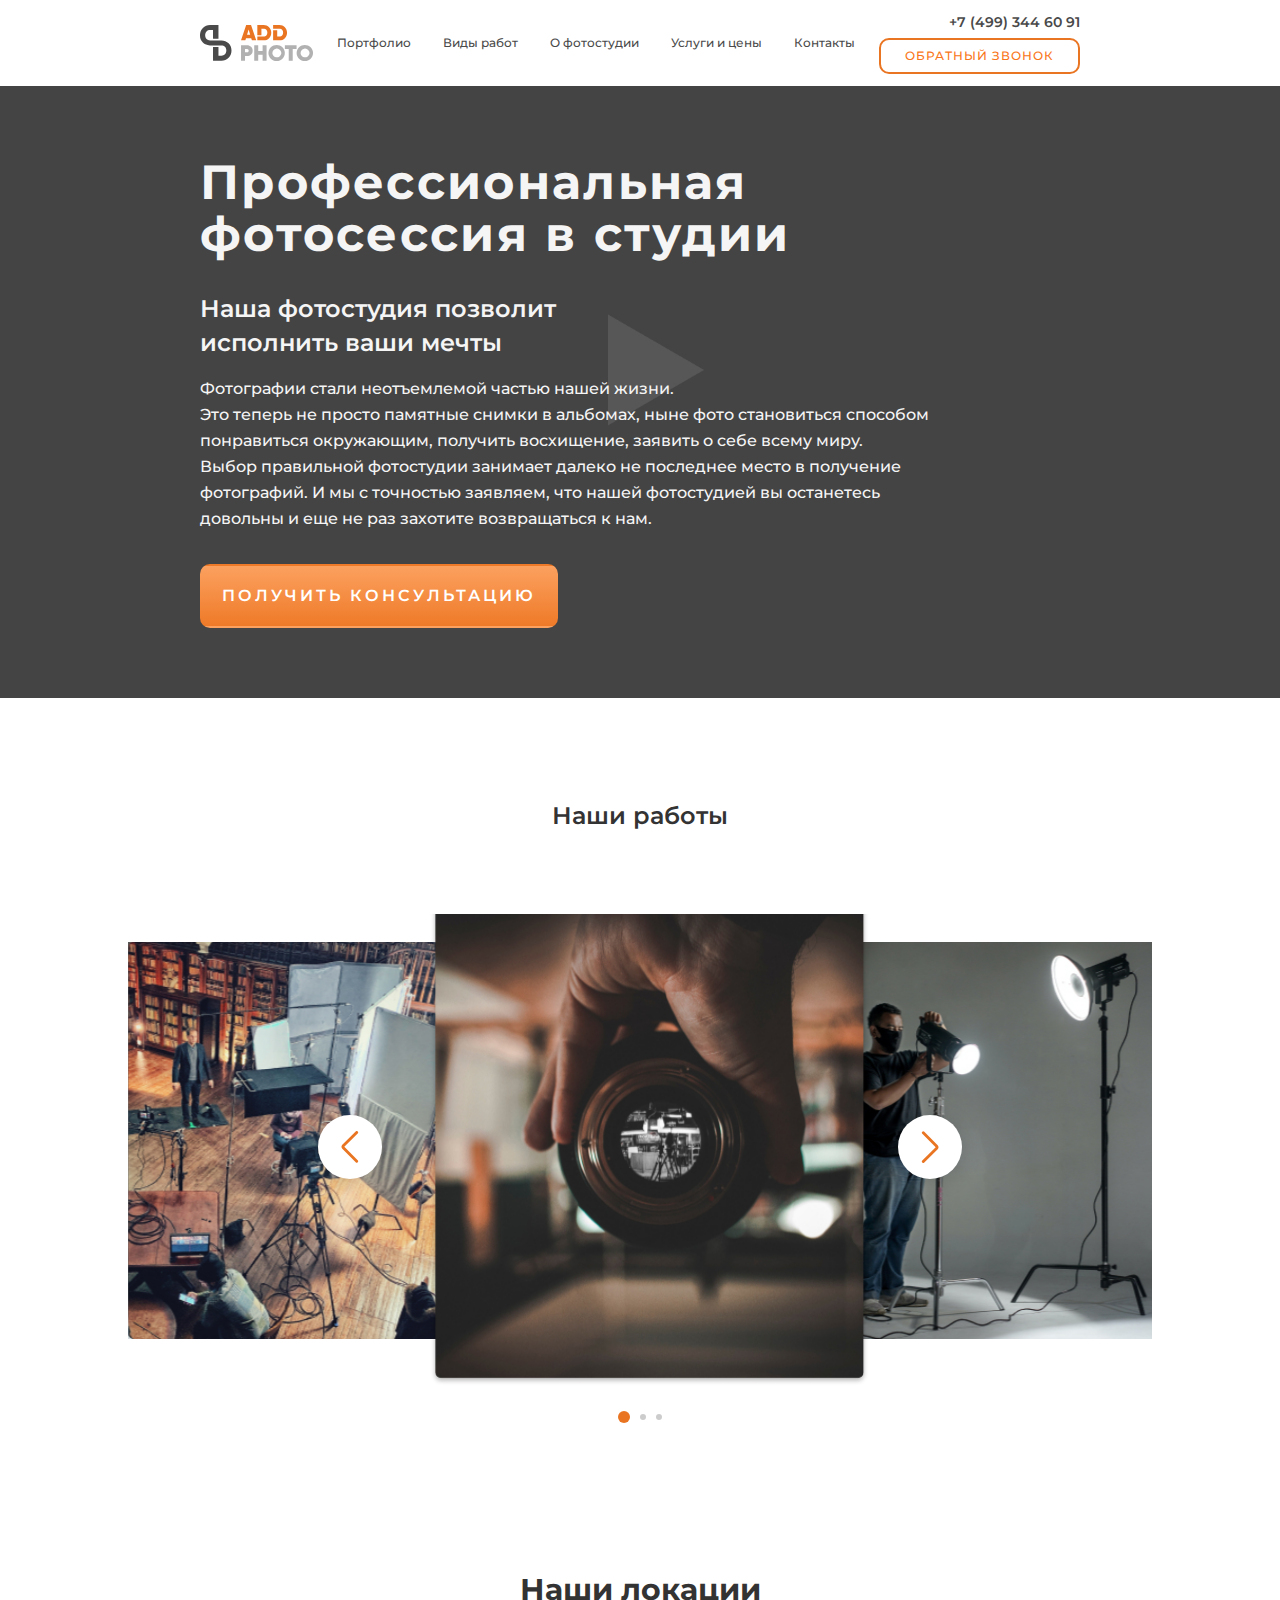
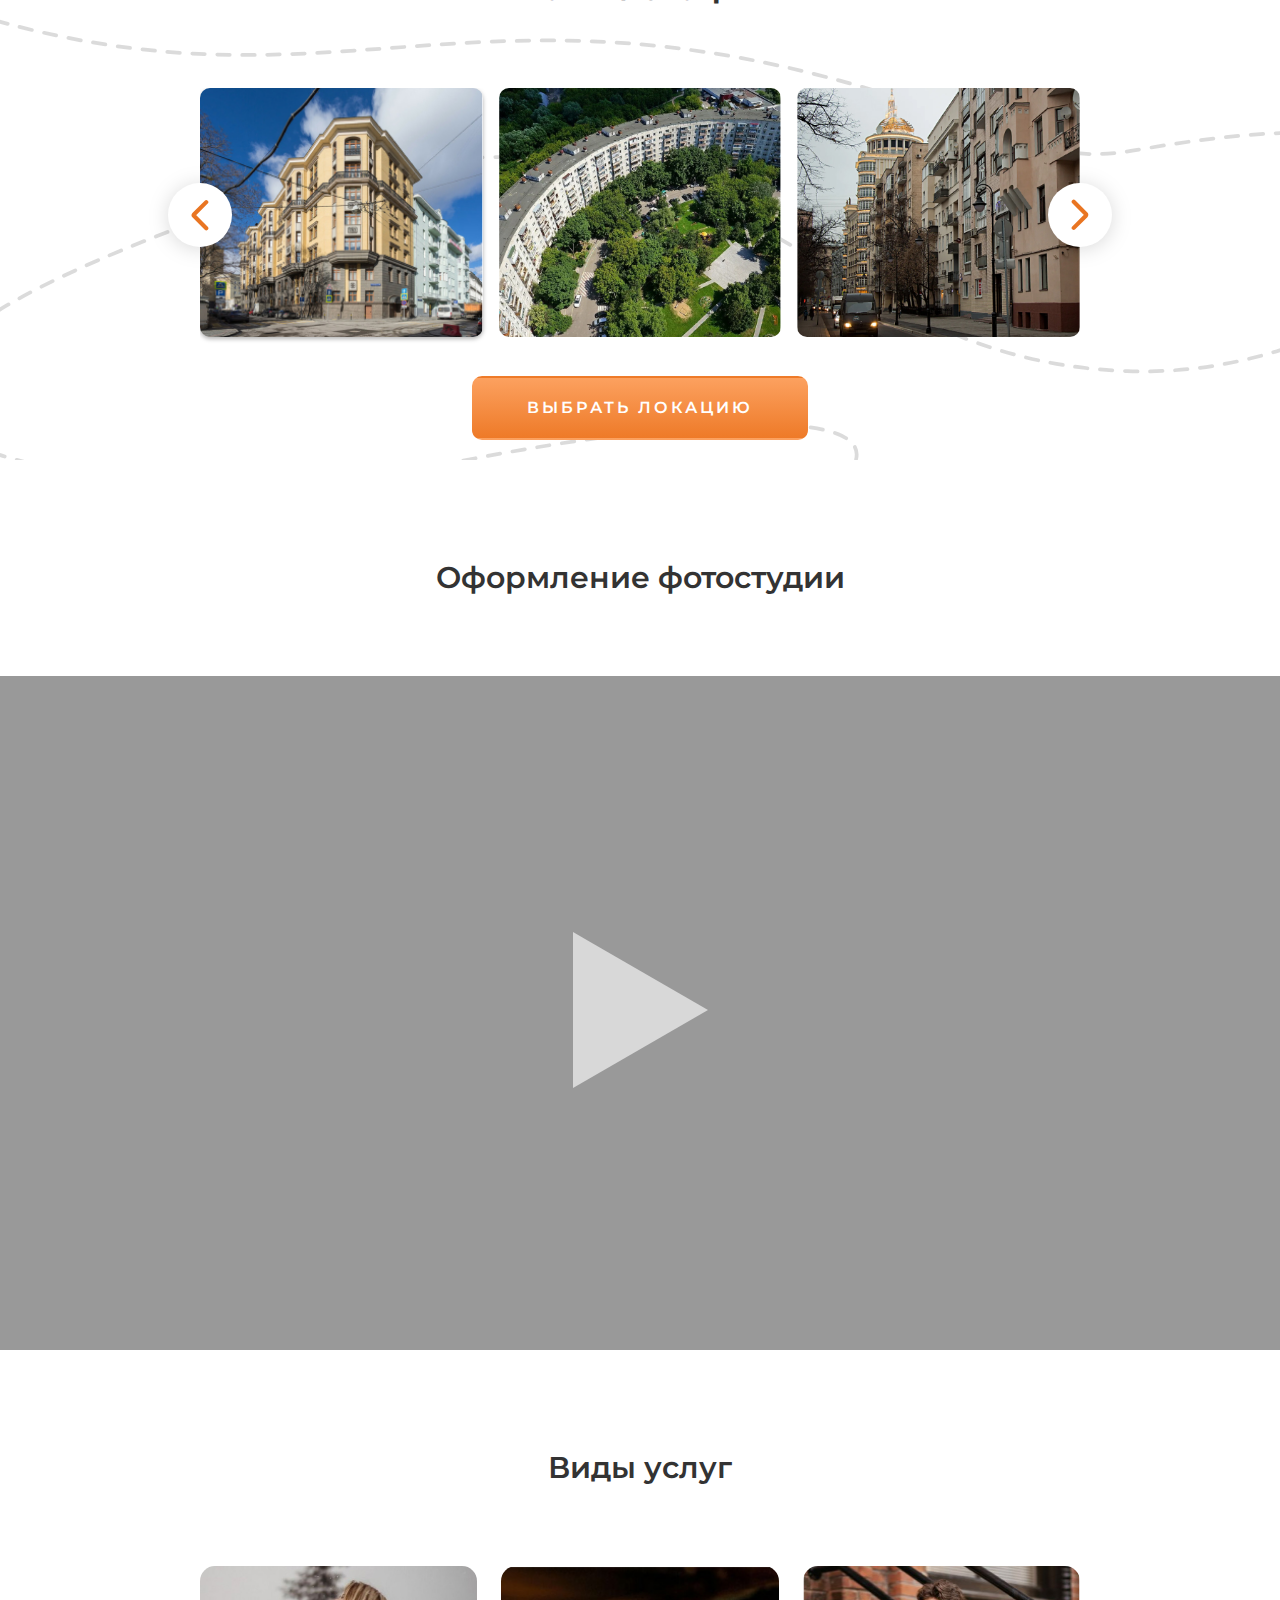
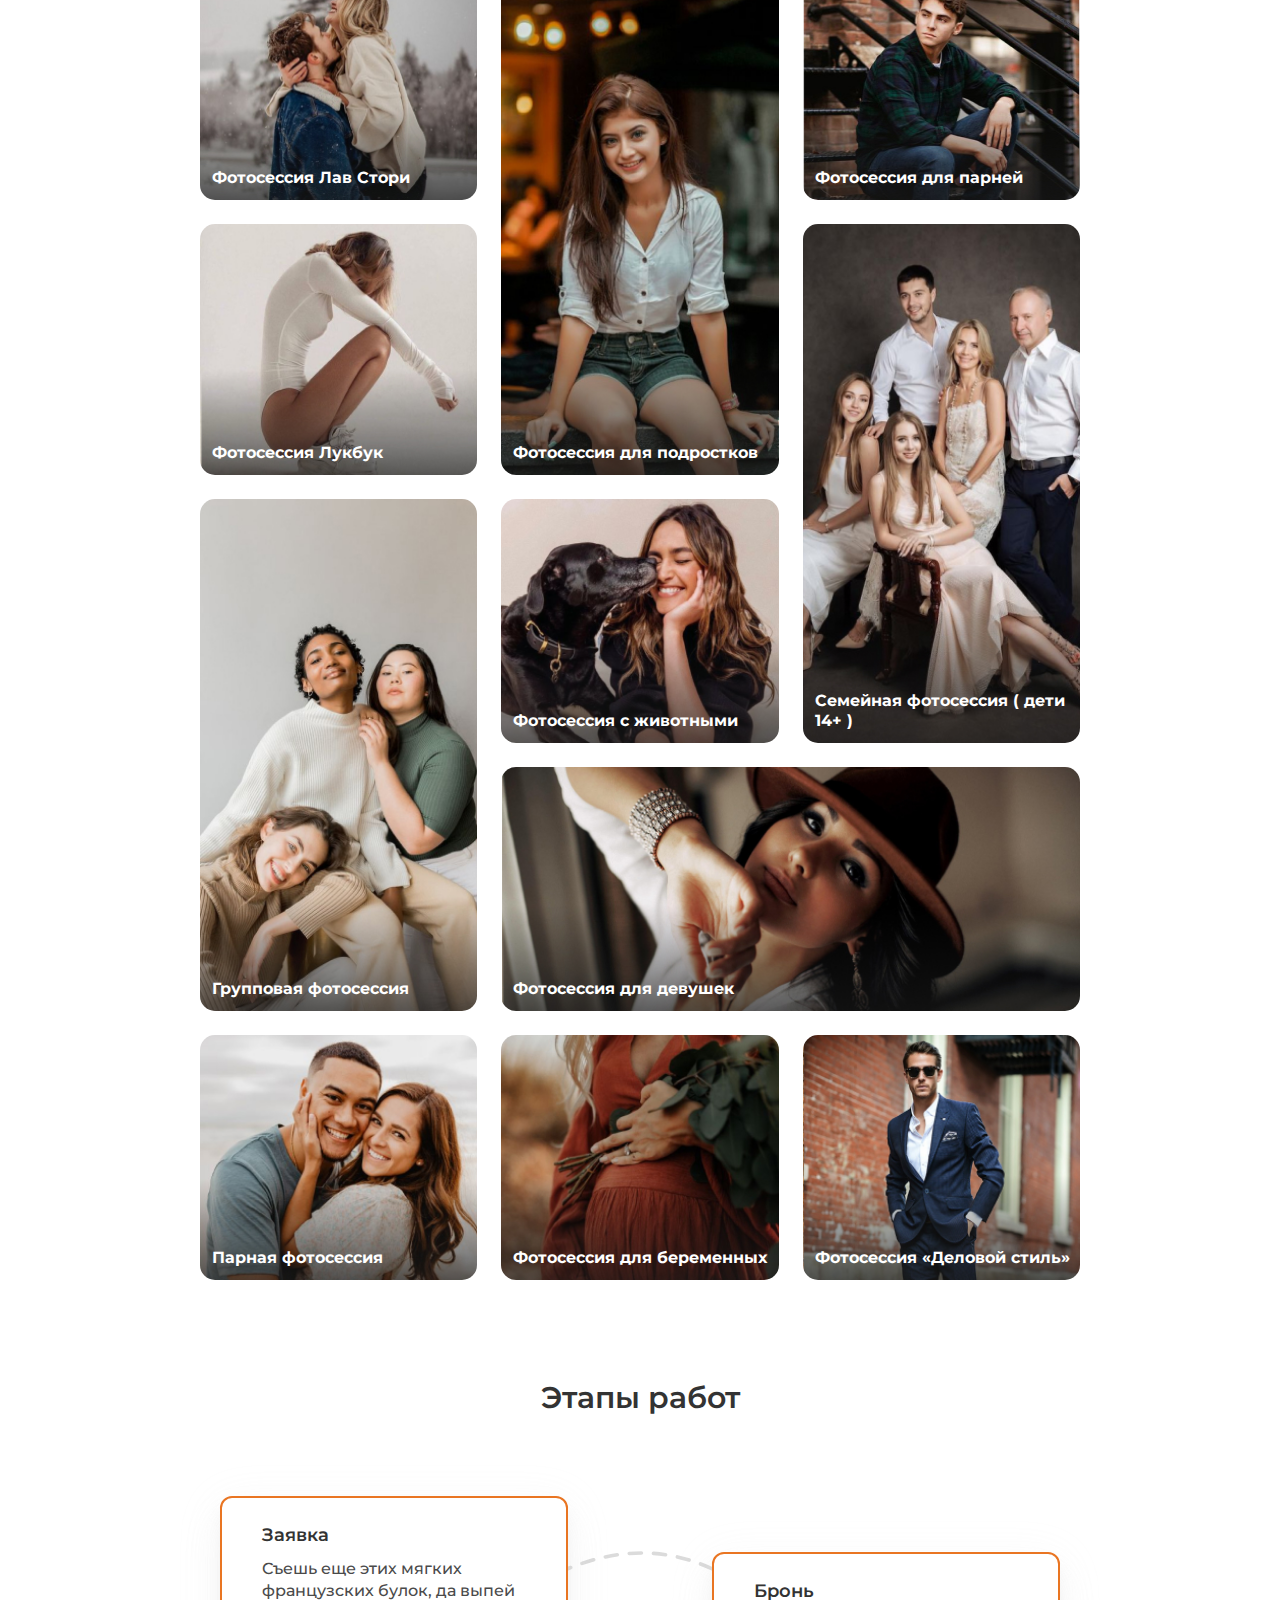
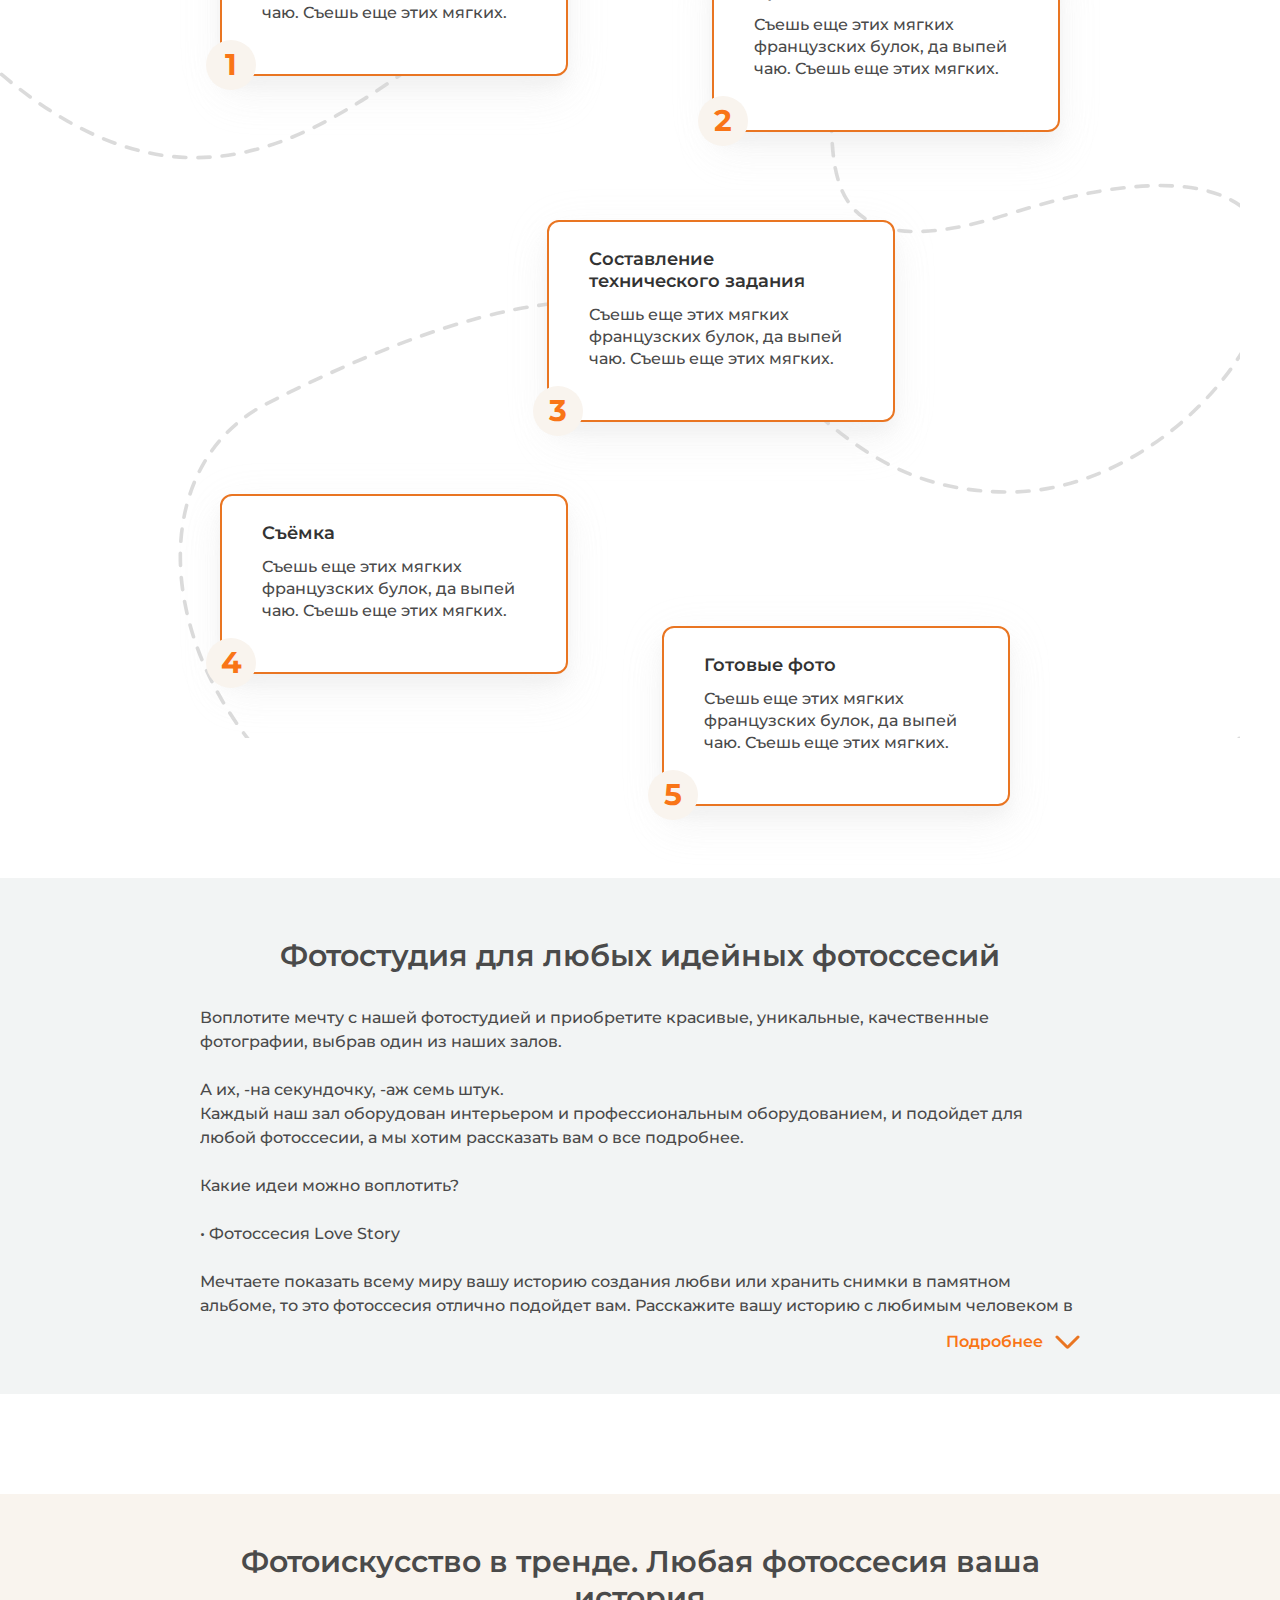
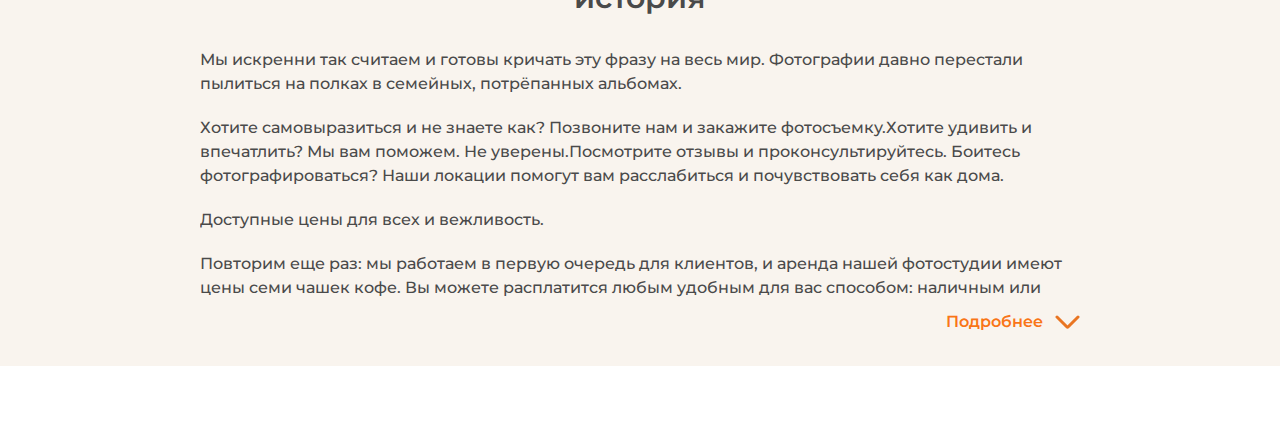
==== commit b81f42dc: "about(list)" ====
--- a/index.html
+++ b/index.html
@@ -306,7 +306,7 @@
                             <source srcset="./img/services/serv-love-8_plan.jpg" media="(max-width:1439px)">
                             <img src="./img/services/serv-love-8.jpg" alt="Pic">
                             <div class="services-container-item-text">
-                                Семейная <br> фотосессия ( дети 14+  )
+                                Семейная <br> фотосессия ( дети 14+ )
                             </div>
                         </picture>
 
@@ -348,7 +348,7 @@
                             Заявка
                         </h6>
                         <div class="stages-step-item-text">
-                            Съешь еще этих мягких французских булок, да выпей чаю. Съешь еще этих мягких. 
+                            Съешь еще этих мягких французских булок, да выпей чаю. Съешь еще этих мягких.
                         </div>
                         <div class="stages-step-item-number">
                             1
@@ -359,7 +359,7 @@
                             Бронь
                         </h6>
                         <div class="stages-step-item-text">
-                            Съешь еще этих мягких французских булок, да выпей чаю. Съешь еще этих мягких. 
+                            Съешь еще этих мягких французских булок, да выпей чаю. Съешь еще этих мягких.
                         </div>
                         <div class="stages-step-item-number">
                             2
@@ -370,7 +370,7 @@
                             Составление <br> технического задания
                         </h6>
                         <div class="stages-step-item-text ">
-                            Съешь еще этих мягких французских булок, да выпей чаю. Съешь еще этих мягких. 
+                            Съешь еще этих мягких французских булок, да выпей чаю. Съешь еще этих мягких.
                         </div>
                         <div class="stages-step-item-number">
                             3
@@ -381,7 +381,7 @@
                             Съёмка
                         </h6>
                         <div class="stages-step-item-text">
-                            Съешь еще этих мягких французских булок, да выпей чаю. Съешь еще этих мягких. 
+                            Съешь еще этих мягких французских булок, да выпей чаю. Съешь еще этих мягких.
                         </div>
                         <div class="stages-step-item-number">
                             4
@@ -392,7 +392,7 @@
                             Готовые фото
                         </h6>
                         <div class="stages-step-item-text">
-                            Съешь еще этих мягких французских булок, да выпей чаю. Съешь еще этих мягких. 
+                            Съешь еще этих мягких французских булок, да выпей чаю. Съешь еще этих мягких.
                         </div>
                         <div class="stages-step-item-number">
                             5
@@ -405,7 +405,7 @@
                             Заявка
                         </h6>
                         <div class="stages-step-item-text">
-                            Съешь еще этих мягких французских булок, да выпей чаю. Съешь еще этих мягких. 
+                            Съешь еще этих мягких французских булок, да выпей чаю. Съешь еще этих мягких.
                         </div>
                         <div class="stages-step-item-number">
                             1
@@ -416,7 +416,7 @@
                             Бронь
                         </h6>
                         <div class="stages-step-item-text">
-                            Съешь еще этих мягких французских булок, да выпей чаю. Съешь еще этих мягких. 
+                            Съешь еще этих мягких французских булок, да выпей чаю. Съешь еще этих мягких.
                         </div>
                         <div class="stages-step-item-number">
                             2
@@ -427,7 +427,7 @@
                             Составление <br> технического задания
                         </h6>
                         <div class="stages-step-item-text">
-                            Съешь еще этих мягких французских булок, да выпей чаю. Съешь еще этих мягких. 
+                            Съешь еще этих мягких французских булок, да выпей чаю. Съешь еще этих мягких.
                         </div>
                         <div class="stages-step-item-number">
                             3
@@ -438,7 +438,7 @@
                             Съёмка
                         </h6>
                         <div class="stages-step-item-text">
-                            Съешь еще этих мягких французских булок, да выпей чаю. Съешь еще этих мягких. 
+                            Съешь еще этих мягких французских булок, да выпей чаю. Съешь еще этих мягких.
                         </div>
                         <div class="stages-step-item-number">
                             4
@@ -449,7 +449,7 @@
                             Готовые фото
                         </h6>
                         <div class="stages-step-item-text">
-                            Съешь еще этих мягких французских булок, да выпей чаю. Съешь еще этих мягких. 
+                            Съешь еще этих мягких французских булок, да выпей чаю. Съешь еще этих мягких.
                         </div>
                         <div class="stages-step-item-number">
                             5
@@ -459,6 +459,185 @@
             </div>
         </div>
     </div>
+    <div class="about">
+        <div class="wrapper">
+            <div class="about-wrapper">
+                <h3>
+                    Фотостудия для любых идейных фотоссесий
+                </h3>
+                <p>
+                    Воплотите мечту с нашей фотостудией и приобретите красивые, уникальные, качественные фотографии,
+                    выбрав один из наших залов.
+                    <br>
+                    <br>
+                    А их, -на секундочку, -аж семь штук.
+                    <br>
+                    Каждый наш зал оборудован интерьером и профессиональным оборудованием, и подойдет для любой
+                    фотоссесии, а мы хотим рассказать вам о все подробнее.
+                    <br>
+                    <br>
+                    Какие идеи можно воплотить?
+                    <br>
+                    <br>
+                    • Фотоссесия Love Story
+                    <br>
+                    <br>
+                    Мечтаете показать всему миру вашу историю создания любви или хранить снимки в памятном альбоме, то
+                    это фотоссесия отлично подойдет вам. Расскажите вашу историю с любимым человеком в фотографиях в
+                    необычном месте.
+                    <br>
+                    <br>
+                    • Семейная фотоссесия
+                    <br>
+                    <br>
+                    Семья — это самое главное в жизни любого человека. Хотите повесить фотографии в вашем уютном доме,
+                    смотреть на них и испытывать прилив нежности, значит семейная фотоссесия в нашей фотостудии станет
+                    отличным
+                    вариантом.
+                    <br>
+                    <br>
+                    • Фотоссесия для беременных девушек
+                    <br>
+                    <br>
+                    Желаете сохранить воспоминания
+                    о прекрасном времени в жизни каждой женщины? Наши локации помогут вам организовать и воссоздать
+                    в фотографиях любовь матери и еще
+                    не родившегося ребенка.
+                    <br>
+                    <br>
+                    • Фотоссесия «Деловой стиль».
+                    <br>
+                    <br>
+                    Вы не из тех, кто любит яркие чувства, эмоции и считаете себя сдержанным.
+                    Вам нужны фотографии, где вы раскроетесь как профессионал, произведете впечатление как деловой
+                    человек. Эта фотоссесия станет вашим правильным решением.
+                    <br>
+                    <br>
+                    • Фотоссесия для девушек и парней.
+                    <br>
+                    <br>
+                    Хочешь стать кем-то другим? Или, наоборот, показать свое «я»? Фотоссесия для девушек или парней
+                    поможет воплотить любые идеи.
+                    <br>
+                    Помимо вышеперечисленного есть и другие стили фотоссесий. Вы самостоятельно выбираете, а наши
+                    фотозалы помогают
+                    вам и вдохновляют.
+                    <br>
+                    <br>
+                    <br>
+                    Кстати, о них…
+                    <br>
+                    <br>
+                    Все семь фото локаций уникальные в своем роде. Мы пытались воссоздать непохожесть на другие
+                    фотостудии не только в городе,
+                    но и во всей стране. Каждый зал отличается от других по дизайнерскому решению
+                    и интерьеру. И каждый зал пропитан своим духом, стилем и видится для каждого нашего посетителя
+                    по-разному.
+                    Светлые помещения помогут получить более качественные, яркие фотоснимки. Трендовая мебель и другие
+                    предметы интерьера можно двигать и активно использовать
+                    в фотосъемках. Локации подойдут для любых людей и задач: блогеров и медийных личностей, обычных и
+                    счастливых семей, предпринимателей и подростков.
+                    Что еще нужно знать о нас?
+                    <br><br>
+
+                    Оборудование. Неотъемлемая часть любой фотостудии и нередко владельцы фотостудий экономят на этой
+                    важной части.
+                    Мы используем все оборудование только
+                    от профессиональных продавцов, которые уже не один год предлагают свои товары
+                    на мировом рынке. Вы найдете все что нужно
+                    и необходимо для работы фотографов,
+                    для создания образов и света. Ведь именно от оборудования часто зависит качество получающихся
+                    фотоснимков.
+                </p>
+                <div class="aboyt-collapsible">
+                    <div class="aboyt-collapsible-text">
+                        Подробнее
+                    </div>
+                    <img src="./img/about/about-down.svg" alt="Pic">
+                </div>
+            </div>
+        </div>
+    </div>
+    <div class="aboutNew">
+        <div class="wrapper">
+            <div class="aboutNew-wrapper">
+                <h3>
+                    Фотоискусство в тренде.
+                    Любая фотоссесия
+                    ваша история
+                </h3>
+                <div class="aboutNew-text">
+                    <p>
+                        Мы искренни так считаем и готовы кричать эту фразу на весь мир. Фотографии давно перестали
+                        пылиться
+                        на полках в семейных, потрёпанных альбомах.
+                    </p>
+                    <br>
+                    <p>
+                        Хотите самовыразиться и не знаете как? Позвоните нам и закажите фотосъемку.Хотите удивить и
+                        впечатлить? Мы вам поможем. Не уверены.Посмотрите отзывы и проконсультируйтесь. Боитесь
+                        фотографироваться? Наши локации помогут вам расслабиться и почувствовать себя как дома.
+                    </p>
+                    <br>
+                    <p>
+                        Доступные цены для всех и вежливость.
+                    </p>
+                    <br>
+                    <p>
+                        Повторим еще раз: мы работаем в первую очередь для клиентов, и аренда нашей фотостудии имеют
+                        цены
+                        семи чашек кофе. Вы можете расплатится любым удобным для вас способом: наличным или безналичным
+                        расчетом. Все для вашего удобства.
+                    </p>
+                    <br>
+                    <p>
+                        Вежливость тоже относиться к главным нашим качествам. У нас вы не найдете ужасного обращения, мы
+                        всегда готовы ответить вам и проконсультировать, помочь
+                        и стать вашими друзьями. Все наши работники улыбчивы и приветливы вам, которые не оставят вам
+                        плохого настроения.
+                    </p>
+                    <br>
+                    <p>
+                        В каждом городе есть хотя бы несколько фотостудий и часто поход туда, становиться чуть ли не
+                        традицией семьи, пар или друзей. Тренд на истории в фотографиях для социальных сетей, где мы
+                        проводим много времени, не угасал и не угаснет никогда. Фотоссесия лав стори или семейная
+                        привлекает
+                        внимание всех людей и, доказано, набирает больше всего одобрений со стороны людей всего мира.
+                        Для качественного исполнения вашей мечты стоит обращаться к профессионалу
+                        и выбирать интересные локации.
+                    </p>
+                    <br>
+                    <p>
+                        Наша фотостудия предлагает и то, и то. Профессиональный фотограф сможет сделать качественные,
+                        интересные фотографии, помочь вам воплотить вашу идею в жизнь в уютных залах фотостудии.
+
+                    </p>
+                    <br>
+                    <p>
+                        На ваш выбор у нас есть 7 фотозалов, каждый из которых прекрасен и индивидуален
+                        по-своему.
+                        В больших залах отлично будет смотреться групповая фотосессия, а в залах меньше получиться
+                        интересная фотоссесия
+                        в деловом стиле.
+                    </p>
+                    <br>
+                    <p>
+                        Мы работаем в первую очередь на качество, поэтому наши цены не завышенные
+                        и доступны всем желающим. У нас есть различные и удобные способы оплаты
+                        для вас.
+                    </p>
+                </div>
+                <div class="aboutNew-collapsible">
+                    <div class="aboutNew-collapsible-text">
+                        Подробнее
+                    </div>
+                    <img src="./img/about/about-down.svg" alt="Pic">
+                </div>
+            </div>
+        </div>
+    </div>
+
+
     <script src="https://unpkg.com/swiper@8/swiper-bundle.min.js"></script>
     <script src="./script.js"></script>
 </body>
--- a/style.css
+++ b/style.css
@@ -1062,5 +1062,137 @@
         top: 731px;
         right: 354px;
     }
-
-}+}
+
+/* about */
+
+.about {
+    padding: 50px 1rem 2rem;
+    background: #F2F4F4;
+    margin-bottom: 60px;
+}
+.about-wrapper,
+.aboutNew-wrapper {
+    display: flex;
+    flex-direction: column;
+    align-items: center;
+    transition: .3s ease;
+}
+.about-wrapper h3,
+.aboutNew-wrapper h3 {
+    text-align: center;
+    font-size: 24px;
+    line-height: 34px;
+    font-weight: 600;
+    padding-bottom: 1.5rem;
+}
+.about-wrapper p {
+    font-weight: 500;
+    font-size: 14px;
+    line-height: 20px;
+    color: var(--text-color-2);
+    text-align: center;
+    max-height: 500px;
+    overflow: hidden;
+    transition: .3s ease;
+}
+.aboyt-collapsible,
+.aboutNew-collapsible {
+    display: flex;
+    align-items: center;
+    column-gap: 12px;
+    padding-top: 12px;
+    color: var(--accent-color);
+    font-weight: 600;
+    font-size: 14px;
+    line-height: 1.5rem;
+    cursor: pointer;
+    transition: .3s ease;
+}
+.about-wrapper.open p{
+    max-height: max-content;
+    overflow: visible;
+}
+.aboyt-collapsible:hover,
+.aboutNew-collapsible:hover {
+    opacity: .7;
+}
+
+@media screen and (min-width: 1024px) {
+    .about,
+    .aboutNew {
+        padding: 60px 0 40px;
+        margin-bottom: 100px;
+    }
+    .about-wrapper h3,
+    .aboutNew-wrapper h3 {
+        font-size: 30px;
+        line-height: 36px;
+        padding-bottom: 2rem;
+    }
+    .about-wrapper p,
+    .aboutNew-wrapper p {
+        font-weight: 500;
+        font-size: 1rem;
+        line-height: 1.5rem;
+        text-align: left;
+    }
+    .about-wrapper p {
+        max-height: 312px;
+    }
+    .aboutNew-text {
+        max-height: 250px !important;
+    }
+    .aboyt-collapsible,
+    .aboutNew-collapsible {
+        align-self: flex-end;
+        
+        font-size: 1rem;
+    } 
+}
+
+@media screen and (min-width: 1440px) {
+    .about,
+    .aboutNew {
+        margin-bottom: 118px;
+    }
+    .about-wrapper h3,
+    .aboutNew-wrapper h3 {
+        font-size: 36px;
+        line-height: 34px;
+    }
+    .about-wrapper p,
+    .aboutNew-wrapper p {
+        line-height: 28px;
+    }
+    .aboyt-collapsible,
+    .aboutNew-collapsible {
+        padding-top: 2px;
+    }
+}
+
+/* aboutNew */
+
+
+.aboutNew {
+    padding: 50px 1rem 2rem;
+    margin-bottom: 60px;
+    background-color: #F9F4EE;
+}
+.aboutNew-text {
+    font-weight: 500;
+    font-size: 14px;
+    line-height: 20px;
+    color: var(--text-color-2);
+    text-align: center;
+    max-height: 460px;
+    overflow: hidden;
+    transition: .3s ease;
+}
+.aboutNew-wrapper.open .aboutNew-text {
+    max-height: max-content !important;
+    overflow: visible;
+}
+
+/* pricing */
+
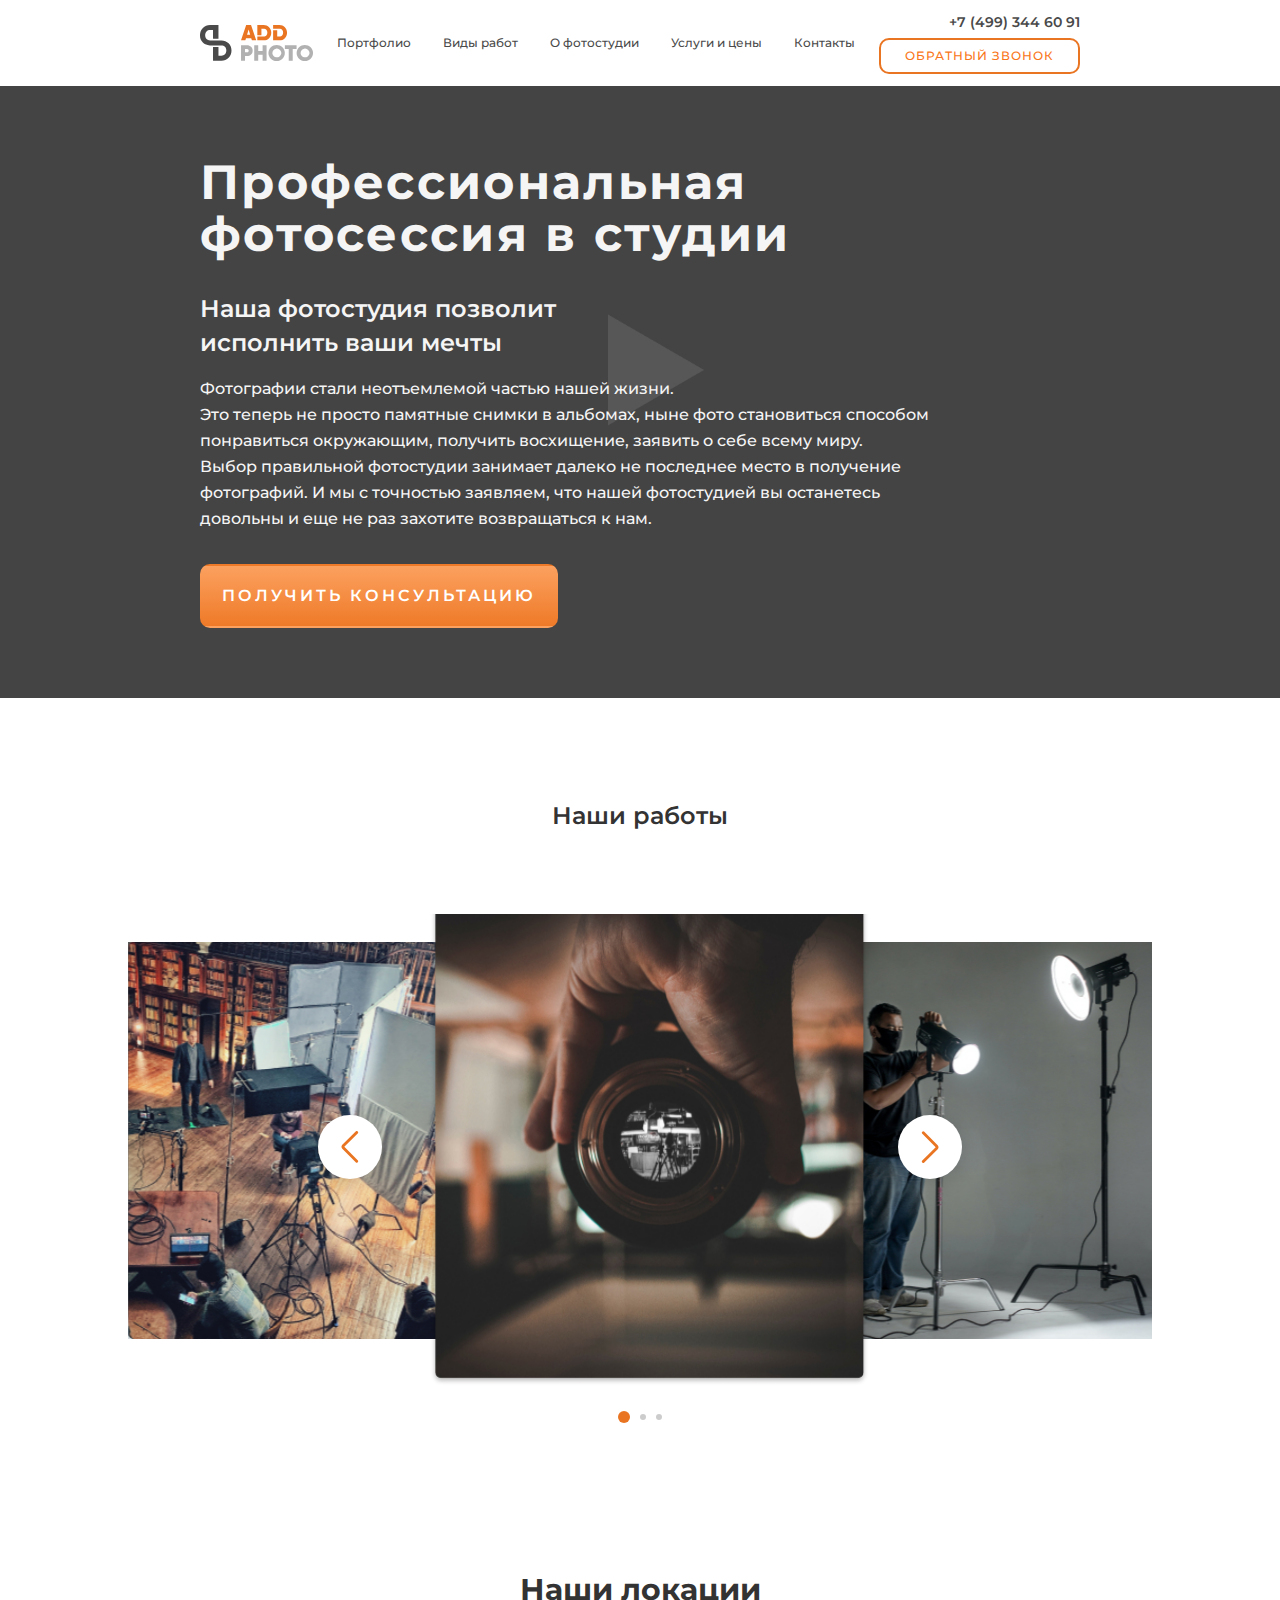
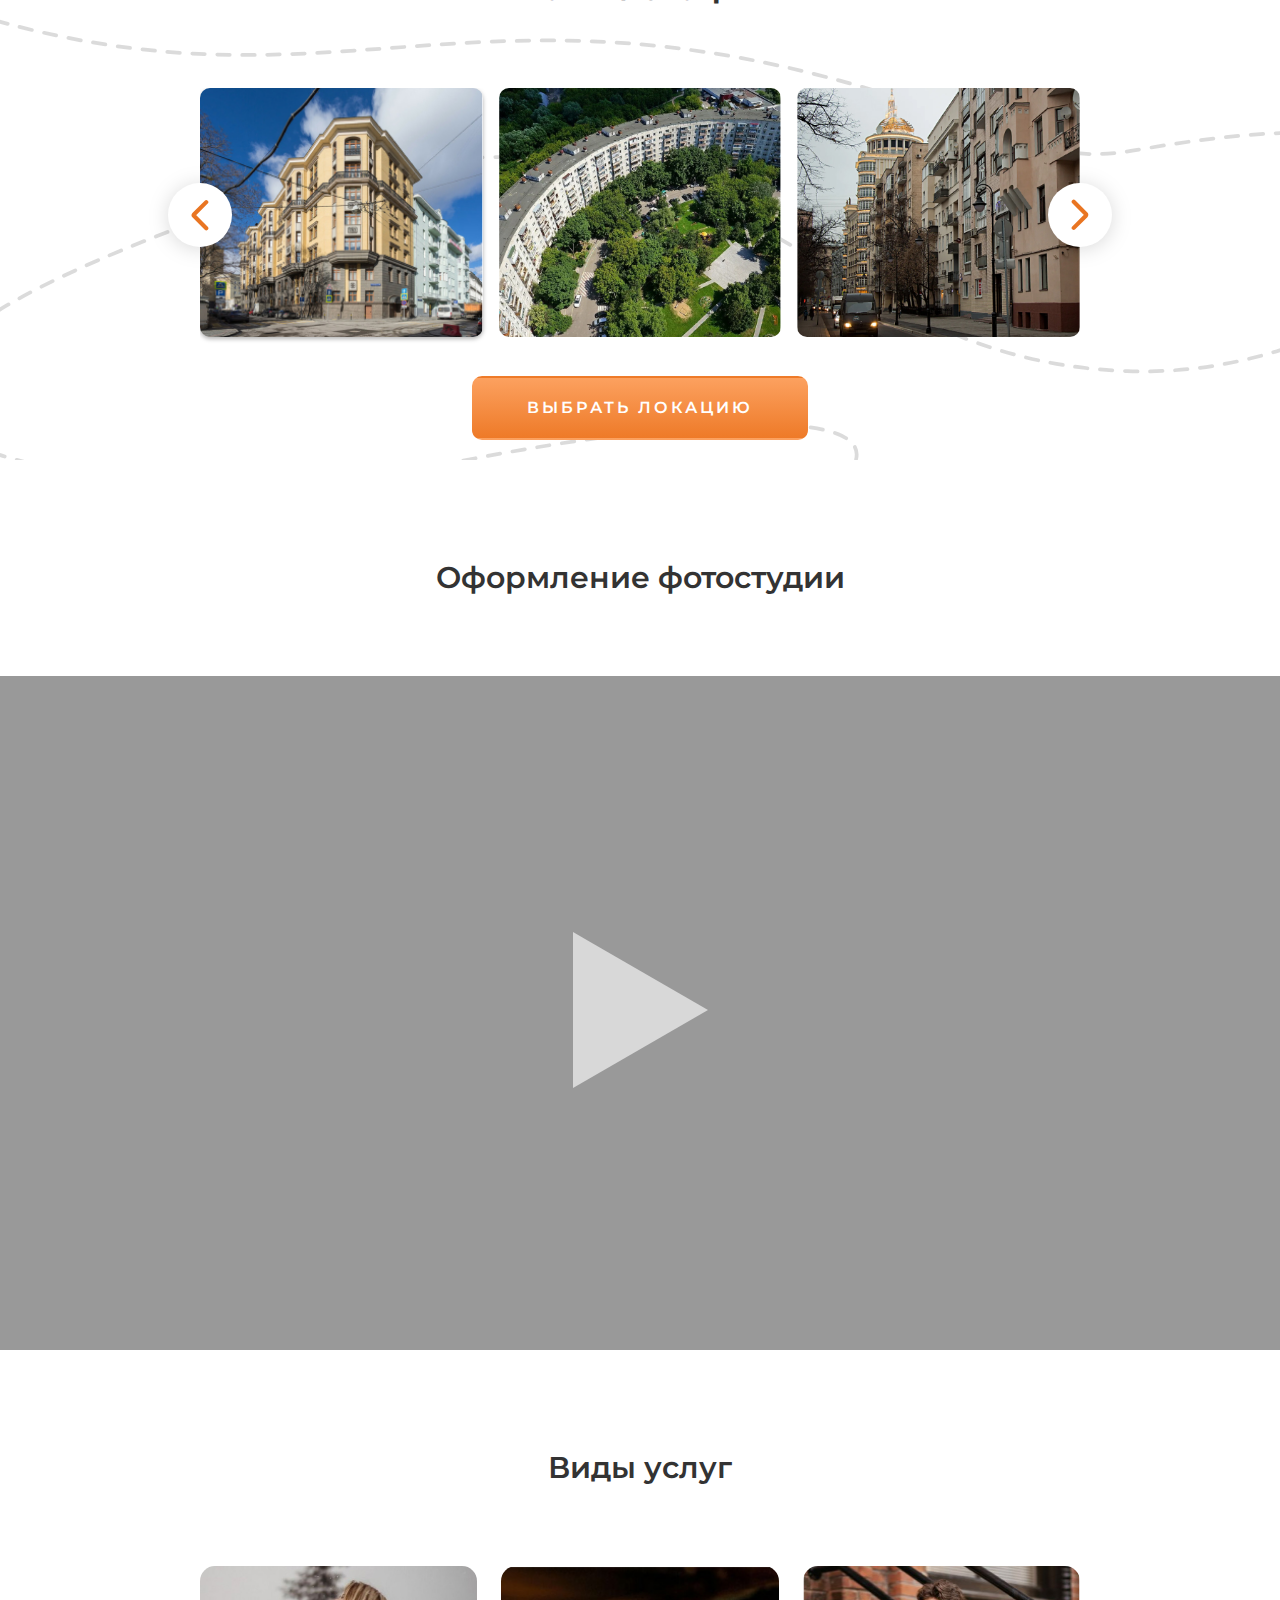
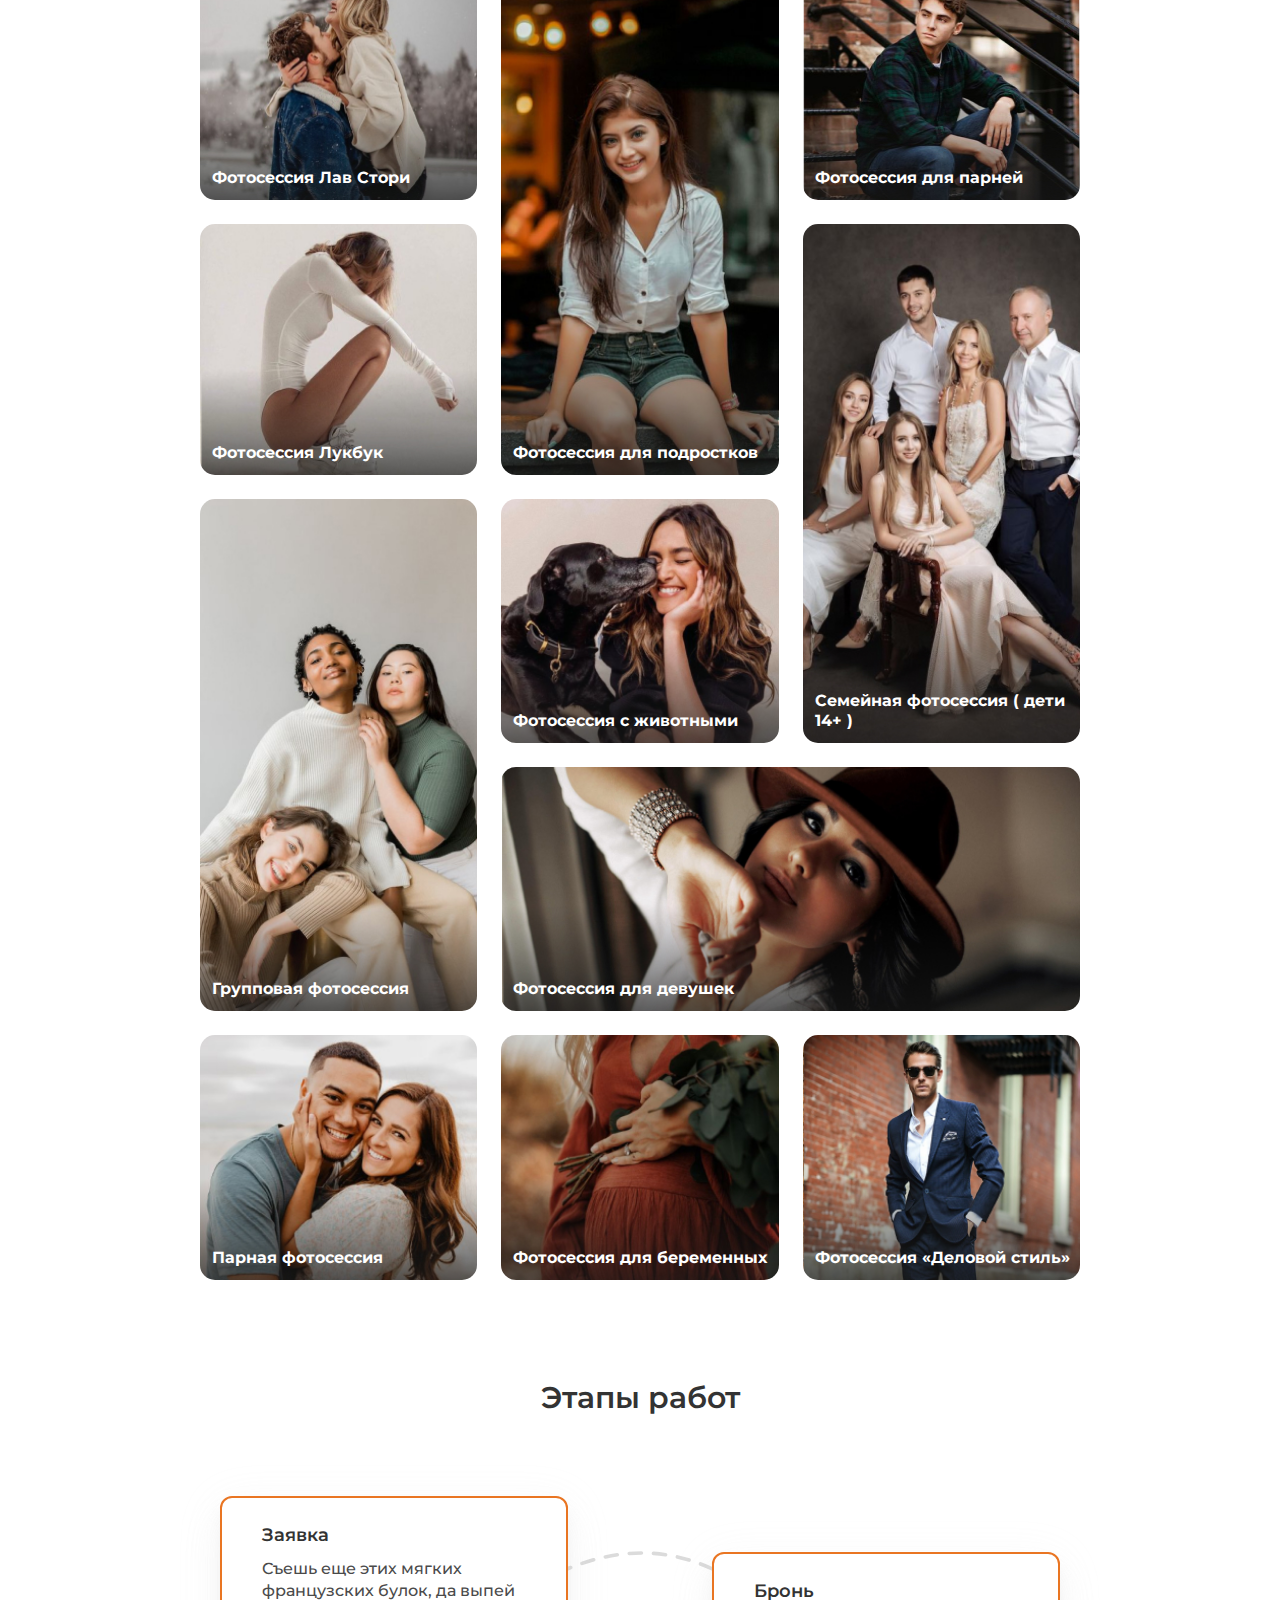
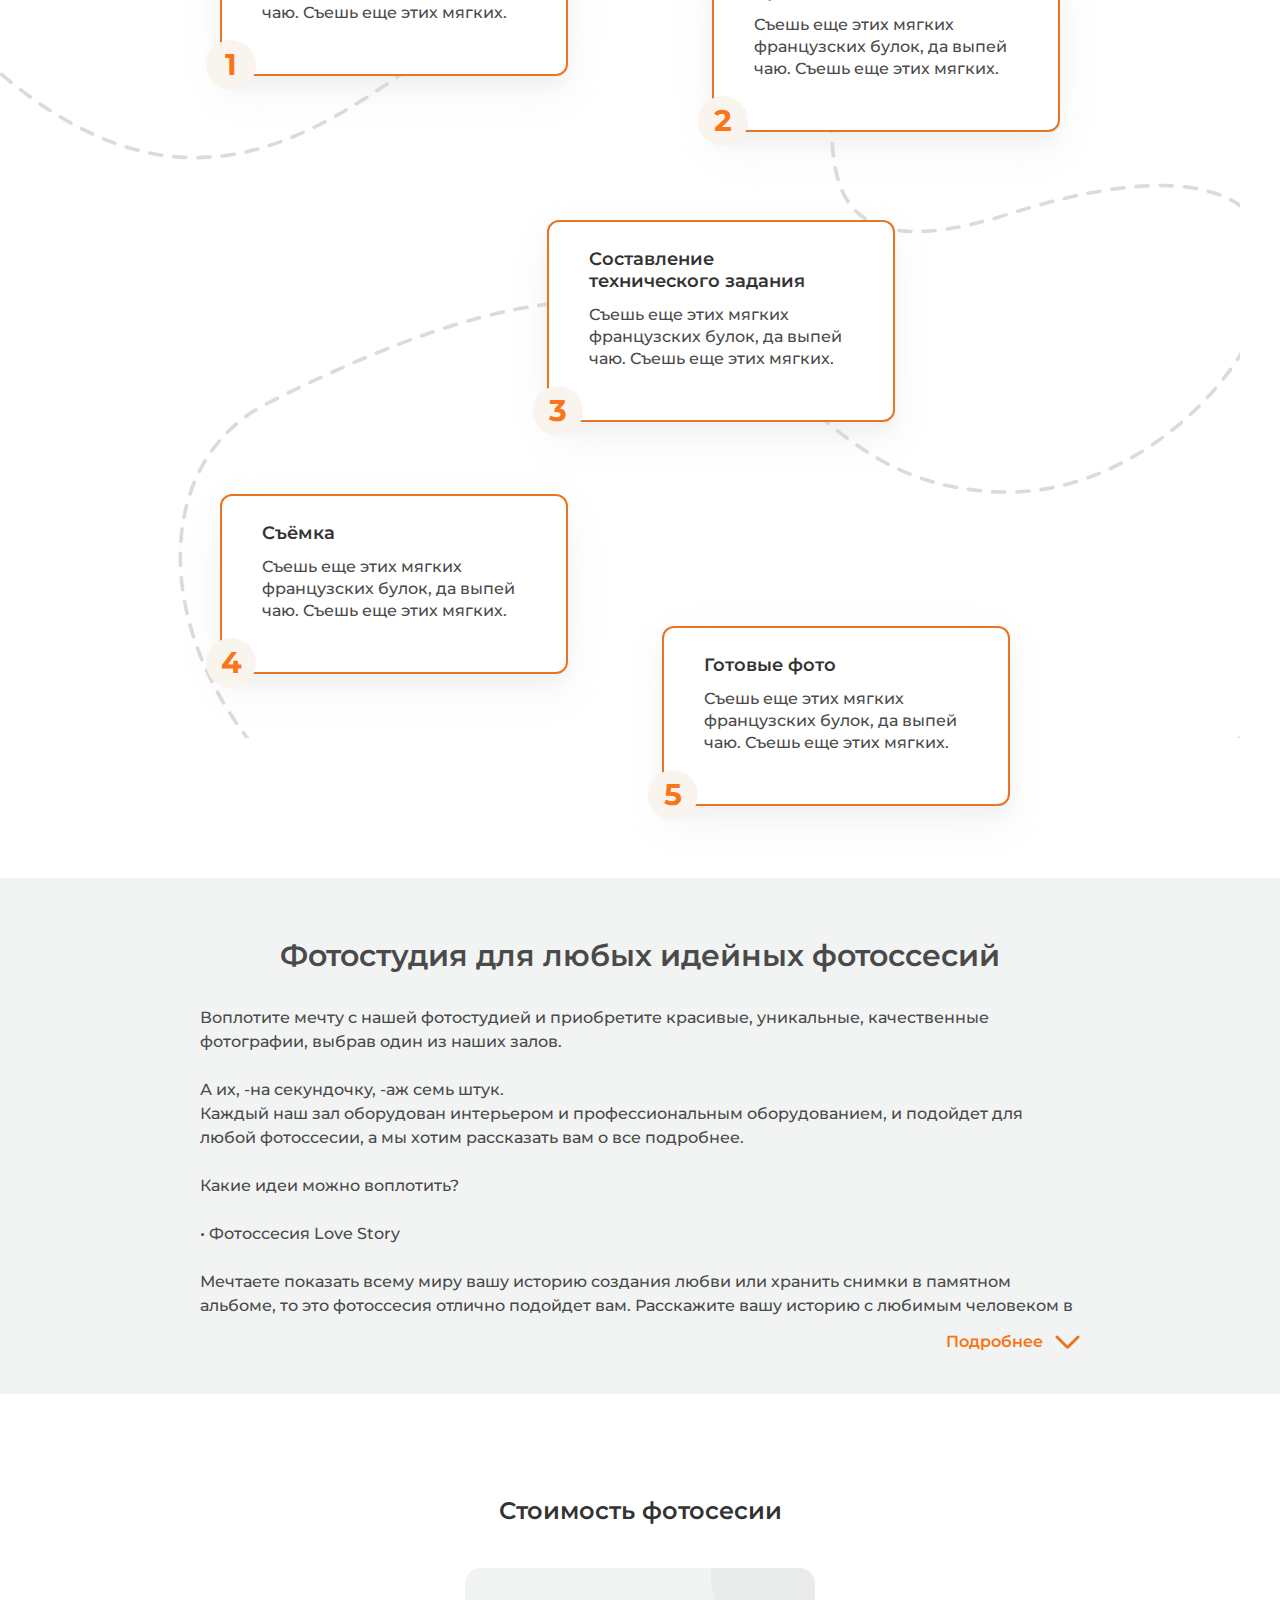
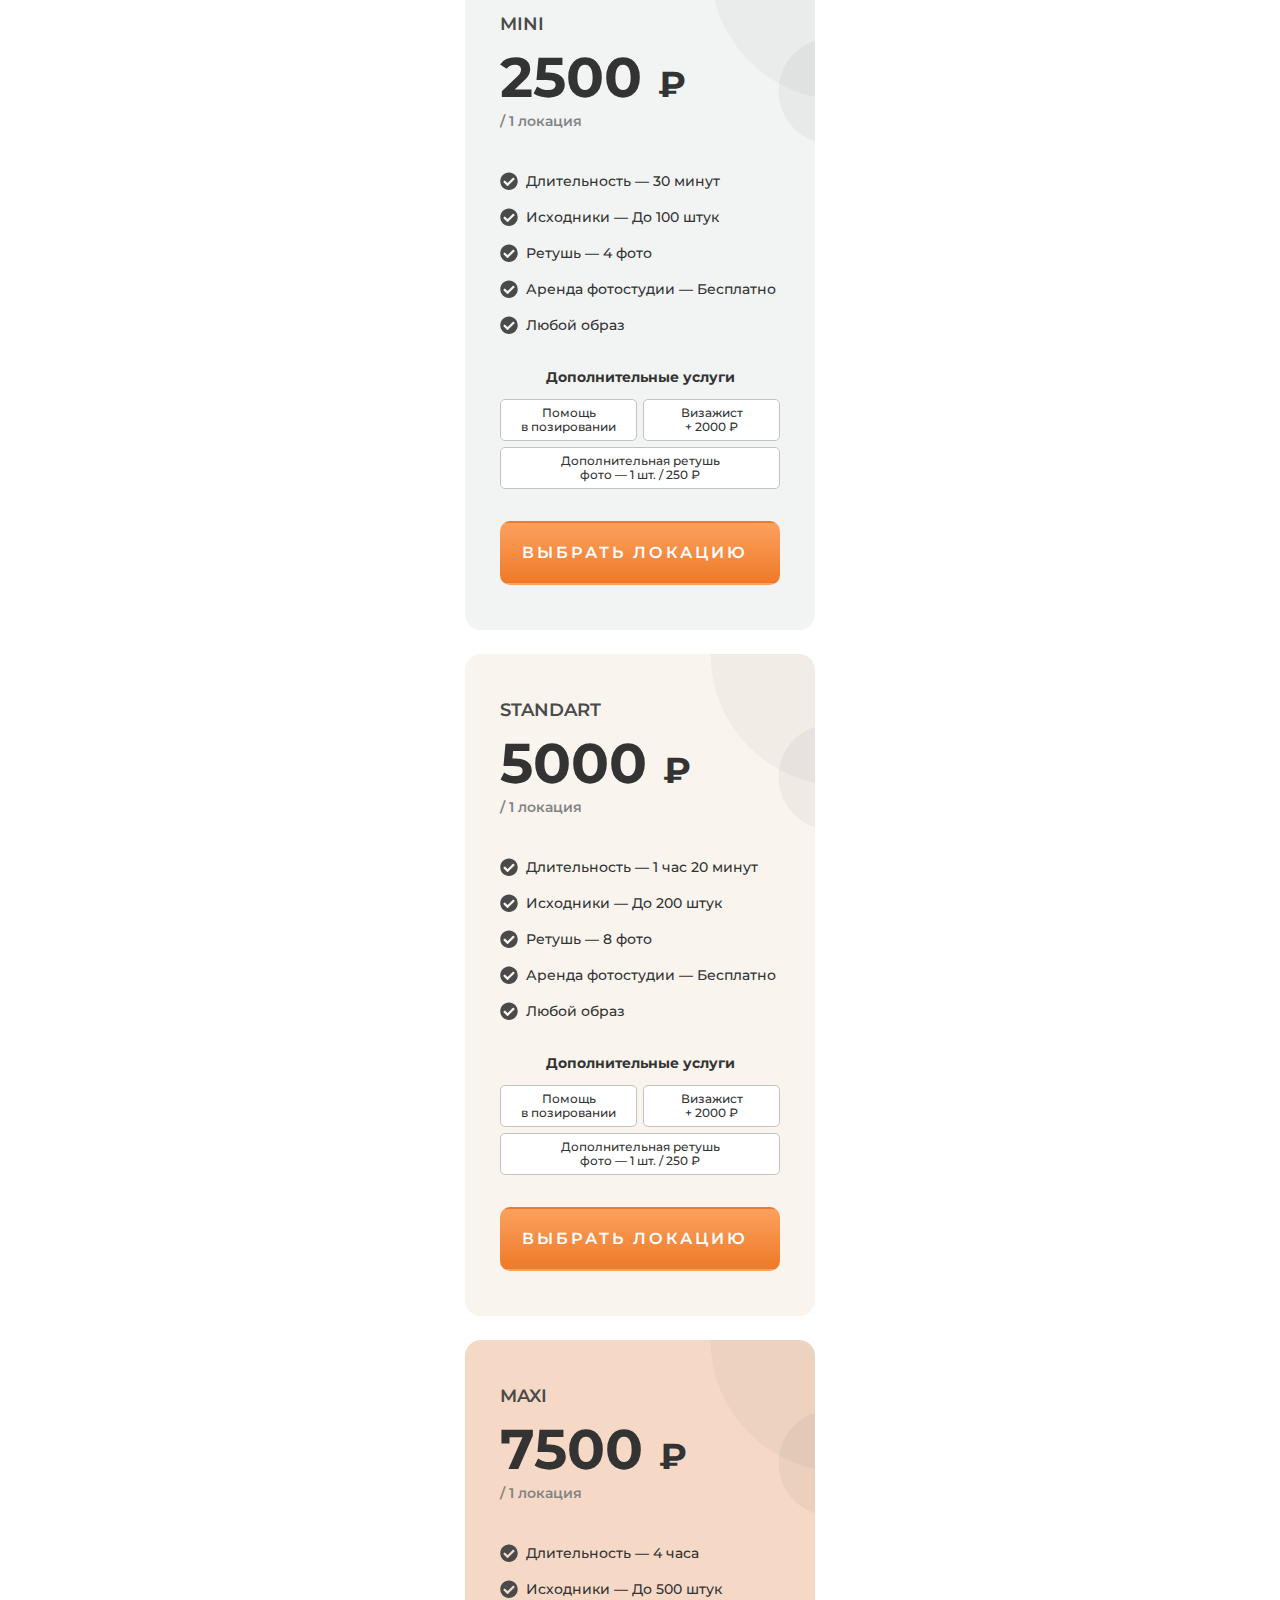
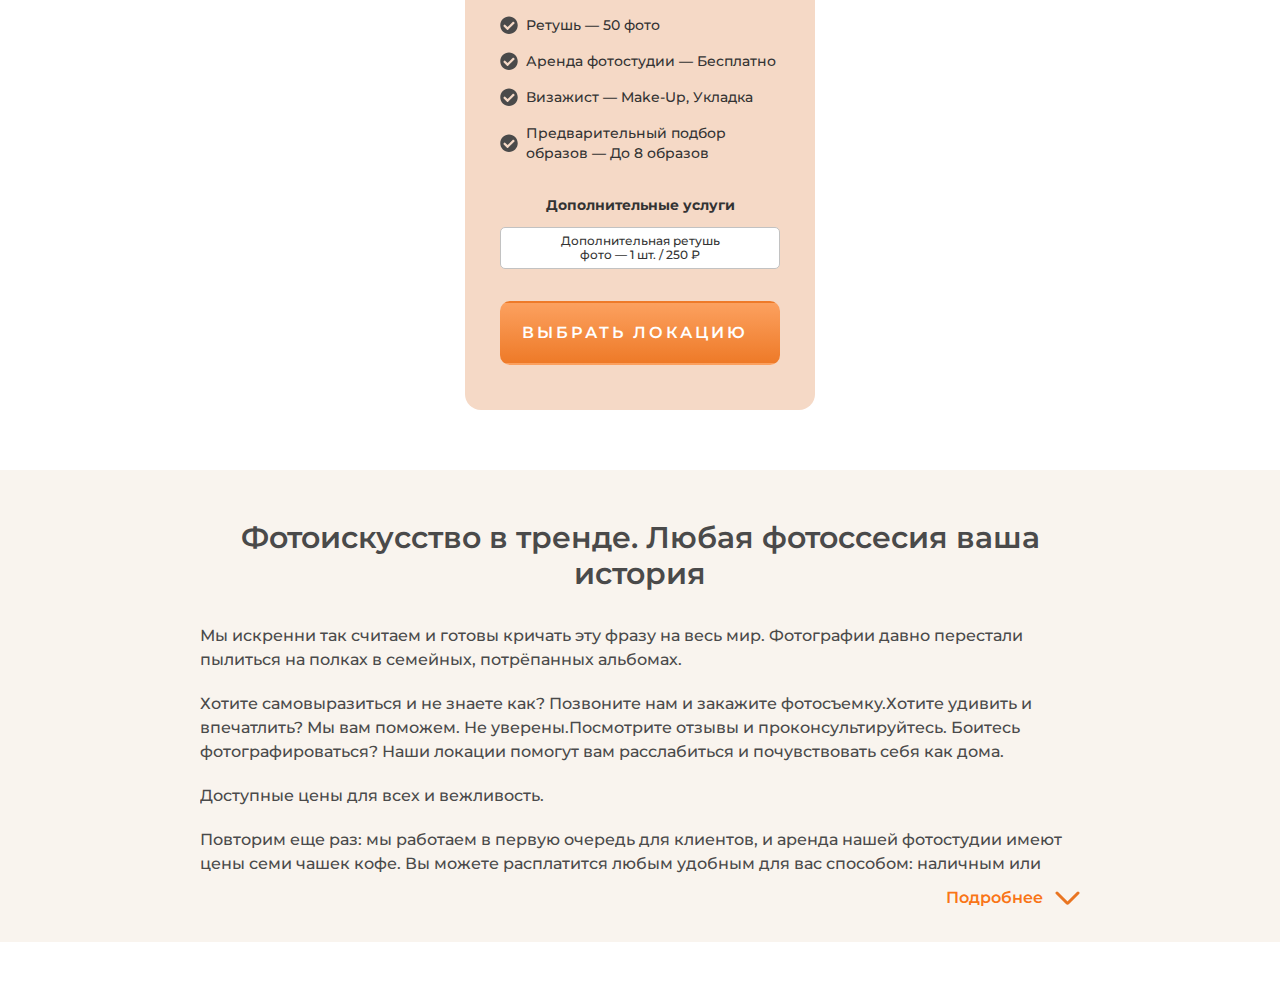
==== commit 138cc81f: "card" ====
--- a/index.html
+++ b/index.html
@@ -558,6 +558,247 @@
             </div>
         </div>
     </div>
+    <div class="pricing">
+        <div class="wrapper">
+            <div class="pricing-wrapper">
+                <h3>
+                    Стоимость фотосесии
+                </h3>
+                <div class="pricing-card-wrapper">
+                    <div class="pricing-card pricing-card-mini">
+                        <div class="pricing-card__about">
+                            <h6>
+                                MINI
+                            </h6>
+                            <div class="pricing-card__value">
+                                2500
+                            </div>
+                            <span class="pricing-card__valueRub">₽</span>
+                            <div class="pricing-card__numberLocations">
+                                / 1 локация
+                            </div>
+                        </div>
+                        <div class="pricing-card__components">
+                            <div class="pricing-card__componentsItem">
+                                <img src="./img/pricing/check-circle.svg" alt="Check">
+                                Длительность — 30 минут
+                            </div>
+                            <div class="pricing-card__componentsItem">
+                                <img src="./img/pricing/check-circle.svg" alt="Check">
+                                Исходники — До 100 штук
+                            </div>
+                            <div class="pricing-card__componentsItem">
+                                <img src="./img/pricing/check-circle.svg" alt="Check">
+                                Ретушь — 4 фото
+                            </div>
+                            <div class="pricing-card__componentsItem">
+                                <img src="./img/pricing/check-circle.svg" alt="Check">
+                                Аренда фотостудии — Бесплатно
+                            </div>
+                            <div class="pricing-card__componentsItem">
+                                <img src="./img/pricing/check-circle.svg" alt="Check">
+                                Любой образ
+                            </div>
+                        </div>
+                        <div class="pricing-card__extraService">
+                            <h6>
+                                Дополнительные услуги
+                            </h6>
+                            <div class="pricing-card__extraService-item">
+                                <button class="btn pricing-card-button-help">
+                                    Помощь <br> в позировании
+                                </button>
+                                <button class="btn pricing-card-button-makeup">
+                                    Визажист <br> + 2000 ₽
+                                </button>
+                                <button class="btn btn-pricingMini">
+                                    Дополнительная ретушь <br> фото — 1 шт. / 250 ₽
+                                </button>
+                                <div class="pricing-card__modal">
+                                    <svg width="23" height="23" viewBox="0 0 23 23" fill="none"
+                                        xmlns="http://www.w3.org/2000/svg">
+                                        <path d="M1 1L22 22" stroke="#D8D8D8" stroke-width="2" stroke-linecap="round" />
+                                        <path d="M22 1L1 22" stroke="#D8D8D8" stroke-width="2" stroke-linecap="round" />
+                                    </svg>
+                                    <h3>
+                                        Дополнительная ретушь фото
+                                    </h3>
+                                    <h6>
+                                        Количество
+                                    </h6>
+                                    <form action="">
+                                        <input type="number" name="" min='1' maxlength="100"
+                                            id="pricing-card__modal__inputNumber"
+                                            placeholder="Введите количество фото для ретуши">
+                                        <button class="btn main-btn" type="submit">
+                                            Сохранить
+                                        </button>
+                                    </form>
+
+                                </div>
+                            </div>
+
+                        </div>
+                        <a href="#" class="btn main-btn">
+                            выбрать локацию
+                        </a>
+                    </div>
+                    <div class="pricing-card pricing-card-standart">
+                        <div class="pricing-card__about">
+                            <h6>
+                                STANDART
+                            </h6>
+                            <div class="pricing-card__value">
+                                5000
+                                <!--  <span class="pricing-card__valueRub">₽</span> -->
+                            </div>
+                            <span class="pricing-card__valueRub">₽</span>
+                            <div class="pricing-card__numberLocations">
+                                / 1 локация
+                            </div>
+                        </div>
+                        <div class="pricing-card__components">
+                            <div class="pricing-card__componentsItem">
+                                <img src="./img/pricing/check-circle.svg" alt="Check">
+                                Длительность — 1 час 20 минут
+                            </div>
+                            <div class="pricing-card__componentsItem">
+                                <img src="./img/pricing/check-circle.svg" alt="Check">
+                                Исходники — До 200 штук
+                            </div>
+                            <div class="pricing-card__componentsItem">
+                                <img src="./img/pricing/check-circle.svg" alt="Check">
+                                Ретушь — 8 фото
+                            </div>
+                            <div class="pricing-card__componentsItem">
+                                <img src="./img/pricing/check-circle.svg" alt="Check">
+                                Аренда фотостудии — Бесплатно
+                            </div>
+                            <div class="pricing-card__componentsItem">
+                                <img src="./img/pricing/check-circle.svg" alt="Check">
+                                Любой образ
+                            </div>
+                        </div>
+                        <div class="pricing-card__extraService">
+                            <h6>
+                                Дополнительные услуги
+                            </h6>
+                            <div class="pricing-card__extraService-item">
+                                <button class="btn pricing-card-button-help">
+                                    Помощь <br> в позировании
+                                </button>
+                                <button class="btn pricing-card-button-makeup">
+                                    Визажист <br> + 2000 ₽
+                                </button>
+                                <button class="btn btn-pricingMini">
+                                    Дополнительная ретушь <br> фото — 1 шт. / 250 ₽
+                                </button>
+                                <div class="pricing-card__modal">
+                                    <svg width="23" height="23" viewBox="0 0 23 23" fill="none"
+                                        xmlns="http://www.w3.org/2000/svg">
+                                        <path d="M1 1L22 22" stroke="#D8D8D8" stroke-width="2" stroke-linecap="round" />
+                                        <path d="M22 1L1 22" stroke="#D8D8D8" stroke-width="2" stroke-linecap="round" />
+                                    </svg>
+                                    <h3>
+                                        Дополнительная ретушь фото
+                                    </h3>
+                                    <h6>
+                                        Количество
+                                    </h6>
+                                    <form action="">
+                                        <input type="number" name="" min='1' maxlength="100"
+                                            id="pricing-card__modal__inputNumber"
+                                            placeholder="Введите количество фото для ретуши">
+                                        <button class="btn main-btn" type="submit">
+                                            Сохранить
+                                        </button>
+                                    </form>
+
+                                </div>
+                            </div>
+                        </div>
+                        <a href="#" class="btn main-btn">
+                            выбрать локацию
+                        </a>
+                    </div>
+                    <div class="pricing-card pricing-card-maxi">
+                        <div class="pricing-card__about">
+                            <h6>
+                                MAXI
+                            </h6>
+                            <div class="pricing-card__value">
+                                7500 <span class="pricing-card__valueRub">₽</span>
+                            </div>
+                            <div class="pricing-card__numberLocations">
+                                / 1 локация
+                            </div>
+                        </div>
+                        <div class="pricing-card__components">
+                            <div class="pricing-card__componentsItem">
+                                <img src="./img/pricing/check-circle.svg" alt="Check">
+                                Длительность — 4 часа
+                            </div>
+                            <div class="pricing-card__componentsItem">
+                                <img src="./img/pricing/check-circle.svg" alt="Check">
+                                Исходники — До 500 штук
+                            </div>
+                            <div class="pricing-card__componentsItem">
+                                <img src="./img/pricing/check-circle.svg" alt="Check">
+                                Ретушь — 50 фото
+                            </div>
+                            <div class="pricing-card__componentsItem">
+                                <img src="./img/pricing/check-circle.svg" alt="Check">
+                                Аренда фотостудии — Бесплатно
+                            </div>
+                            <div class="pricing-card__componentsItem">
+                                <img src="./img/pricing/check-circle.svg" alt="Check">
+                                Визажист — Make-Up, Укладка
+                            </div>
+                            <div class="pricing-card__componentsItem">
+                                <img src="./img/pricing/check-circle.svg" alt="Check">
+                                Предварительный подбор образов — До 8 образов
+                            </div>
+                        </div>
+                        <div class="pricing-card__extraService">
+                            <h6>
+                                Дополнительные услуги
+                            </h6>
+                            <div class="pricing-card__extraService-item">
+                                <button class="btn btn-pricingMini">
+                                    Дополнительная ретушь <br> фото — 1 шт. / 250 ₽
+                                </button>
+                                <div class="pricing-card__modal">
+                                    <svg width="23" height="23" viewBox="0 0 23 23" fill="none"
+                                        xmlns="http://www.w3.org/2000/svg">
+                                        <path d="M1 1L22 22" stroke="#D8D8D8" stroke-width="2" stroke-linecap="round" />
+                                        <path d="M22 1L1 22" stroke="#D8D8D8" stroke-width="2" stroke-linecap="round" />
+                                    </svg>
+                                    <h3>
+                                        Дополнительная ретушь фото
+                                    </h3>
+                                    <h6>
+                                        Количество
+                                    </h6>
+                                    <form action="">
+                                        <input type="number" name="" min='1' maxlength="100"
+                                            id="pricing-card__modal__inputNumber"
+                                            placeholder="Введите количество фото для ретуши">
+                                            <button class="btn main-btn" type="menu">
+                                                Сохранить
+                                            </button>
+                                    </form>
+
+                                </div>
+                            </div>
+                        </div>
+                        <a href="#" class="btn main-btn">
+                            выбрать локацию
+                        </a>
+                    </div>
+                </div>
+            </div>
+        </div>
+    </div>
     <div class="aboutNew">
         <div class="wrapper">
             <div class="aboutNew-wrapper">
@@ -637,7 +878,9 @@
         </div>
     </div>
 
-
+    <div class="overlay" id="overlay-modal">
+
+    </div>
     <script src="https://unpkg.com/swiper@8/swiper-bundle.min.js"></script>
     <script src="./script.js"></script>
 </body>
--- a/style.css
+++ b/style.css
@@ -1163,11 +1163,17 @@
     }
     .about-wrapper p,
     .aboutNew-wrapper p {
-        line-height: 28px;
+        line-height: 26px;
     }
     .aboyt-collapsible,
     .aboutNew-collapsible {
-        padding-top: 2px;
+        padding-top: 0px;
+    }
+    .about-wrapper p {
+        max-height: 260px;
+    }
+    .aboutNew-text {
+        max-height: 286px !important;
     }
 }
 
@@ -1196,3 +1202,237 @@
 
 /* pricing */
 
+.pricing {
+    padding-bottom: 60px;
+}
+.pricing-wrapper h3 {
+    font-weight: 600;
+    font-size: 24px;
+    line-height: 34px;
+    text-align: center;
+    color: var(--text-color-1);
+    padding-bottom: 40px;
+}
+.pricing-wrapper {
+    display: flex;
+    flex-direction: column;
+    align-items: center;
+}
+.pricing-card-wrapper {
+    display: flex;
+    flex-direction: column;
+    align-items: center;
+    row-gap: 1.5rem;
+    padding: 0 1rem;
+}
+.pricing-card {
+    border-radius: 16px;
+    background-color: #F2F4F4;
+    padding: 45px 35px;
+    background-image: url(./img/pricing/bg-circle.svg);
+    background-repeat: no-repeat;
+    background-position: 245px 0;
+    display: flex;
+    flex-direction: column;
+    row-gap: 2rem;
+    width: 350px;
+}
+.pricing-card__about {
+    padding-bottom: 8px;
+}
+.pricing-card__about h6 {
+    font-weight: 600;
+    font-size: 18px;
+    line-height: 22px;
+    color: var(--text-color-2);
+    text-transform: uppercase;
+    padding-bottom: 8px;
+}
+.pricing-card__value {
+    font-weight: 700;
+    font-size: 56px;
+    line-height: 68px;
+    color: var(--text-color-1);
+    display: inline;
+    
+}
+.pricing-card__valueRub {
+    display: inline;
+    font-size: 36px;
+    line-height: 44px;
+    font-weight: 700;
+    color: var(--text-color-1);
+}
+.pricing-card__numberLocations {
+    font-weight: 600;
+    font-size: 14px;
+    line-height: 20px;
+    color: #838383;
+}
+.pricing-card__components {
+    display: flex;
+    flex-direction: column;
+    row-gap: 1rem;
+}
+.pricing-card__componentsItem {
+    display: flex;
+    align-items: center;
+    column-gap: .5rem;
+    font-weight: 500;
+    font-size: 14px;
+    line-height: 20px;
+    color: var(--text-color-1);
+}
+.pricing-card__extraService {
+    display: flex;
+    flex-direction: column;
+}
+.pricing-card__extraService h6 {
+    align-self: center;
+    padding-bottom: 12px;
+    font-size: 14px;
+    line-height: 20px;
+    color: var(--text-color-1);
+}
+.pricing-card__extraService-item .btn{
+    background: #fff;
+    border: 1px solid #c2c2c2;
+    border-radius: 5px;
+    font-weight: 500;
+    font-size: 12px;
+    text-align: center;
+    line-height: 14px;
+    color: var(--text-color-1);
+    padding: 6px 0;
+}
+.pricing-card__extraService-item {
+    display: grid;
+    grid-template-columns: repeat(2, 1fr);
+    gap: 6px;
+}
+.btn-pricingMini {
+    grid-column: 1 / 3;
+}
+
+.pricing-card-maxi .btn-pricingMaxi {
+    grid-column: 1 / 3;
+}
+.pricing-card-maxi {
+    background-color: #F5D9C6;
+}
+.pricing-card-standart {
+    background-color: var(--bg-color-2);
+}
+.pricing-card-button-help {
+    transition: .3s ease;
+}
+.pricing-card-button-help.active,
+.pricing-card-button-makeup.active {
+    border-color: #E97522;
+}
+/* modal window */
+.overlay {
+    opacity: 0;
+    visibility: hidden;
+    top: 0;
+    left: 0;
+    position: fixed;
+    width: 100%;
+    height: 100%;
+    background-color: rgba(0, 0, 0, .5);
+    z-index: 10;
+    transition: .3s ease;
+}
+.pricing-card__modal {
+    opacity: 0;
+    visibility: hidden;
+    /*  Установаем ширину окна  */
+    width: 100%;
+    max-width: 338px;
+    /*  Центрируем и задаем z-index */
+    position: fixed;
+    top: 50%;
+    left: 50%;
+    transform: translate(-50%, -50%);
+    z-index: 20;
+    /*  Побочные стили   */
+    padding: 40px 25px;
+    border-radius: 7px;
+    background-color: #fff;
+    transition: 0.3s all;
+
+    display: flex;
+    flex-direction: column;
+
+}
+.overlay.open,
+.pricing-card__modal.open {
+    opacity: 1;
+    visibility: visible;
+}
+.pricing-card__modal svg{
+    cursor: pointer;
+    position: absolute;
+    top: 12px;
+    right: 12px;
+
+}
+.pricing-card__modal svg path {
+    transition: .3s ease;
+}
+.pricing-card__modal svg:hover path{
+    stroke: #E97522;
+}
+.pricing-card__modal h3 {
+    color: var(--text-color-2);
+    font-size: 22px;
+    line-height: 26px;
+    text-align: center;
+    padding-bottom: 1rem;
+}
+.pricing-card__modal h6 {
+    align-self: flex-start;
+    padding-bottom: 6px;
+    font-size: 14px;
+    line-height: 12px;
+    color: #121621;
+    opacity: .4;
+}
+.pricing-card__modal form {
+    display: flex;
+    flex-direction: column;
+    align-items: center;
+    row-gap: 16px;
+}
+.pricing-card__modal form input {
+    width: 100%;
+    border-radius: 5px;
+    border: 1px solid #DDDEE4;
+    background: #fff;
+    min-height: 32px;
+    text-indent: 12px;
+}
+.pricing-card__modal form input::-webkit-outer-spin-button,
+.pricing-card__modal form input::-webkit-inner-spin-button {
+    /* display: none; <- Crashes Chrome on hover */
+    -webkit-appearance: none;
+    margin: 0; /* <-- Apparently some margin are still there even though it's hidden */
+}
+.pricing-card__modal form input:active,
+.pricing-card__modal form input:hover,
+.pricing-card__modal form input:focus {
+    border-color: #E97522;
+}   
+.pricing-card__modal form .btn {
+    width: 100%;
+    background: linear-gradient(180deg, #FFA96B -21.43%, #EE7A28 100%);
+    border-radius: 6px;
+    color: #fff;
+    font-family: inherit;
+    font-size: 14px;
+    line-height: 18px;
+    font-weight: 600;
+    letter-spacing: 3px;
+    padding: 12px 0; 
+
+}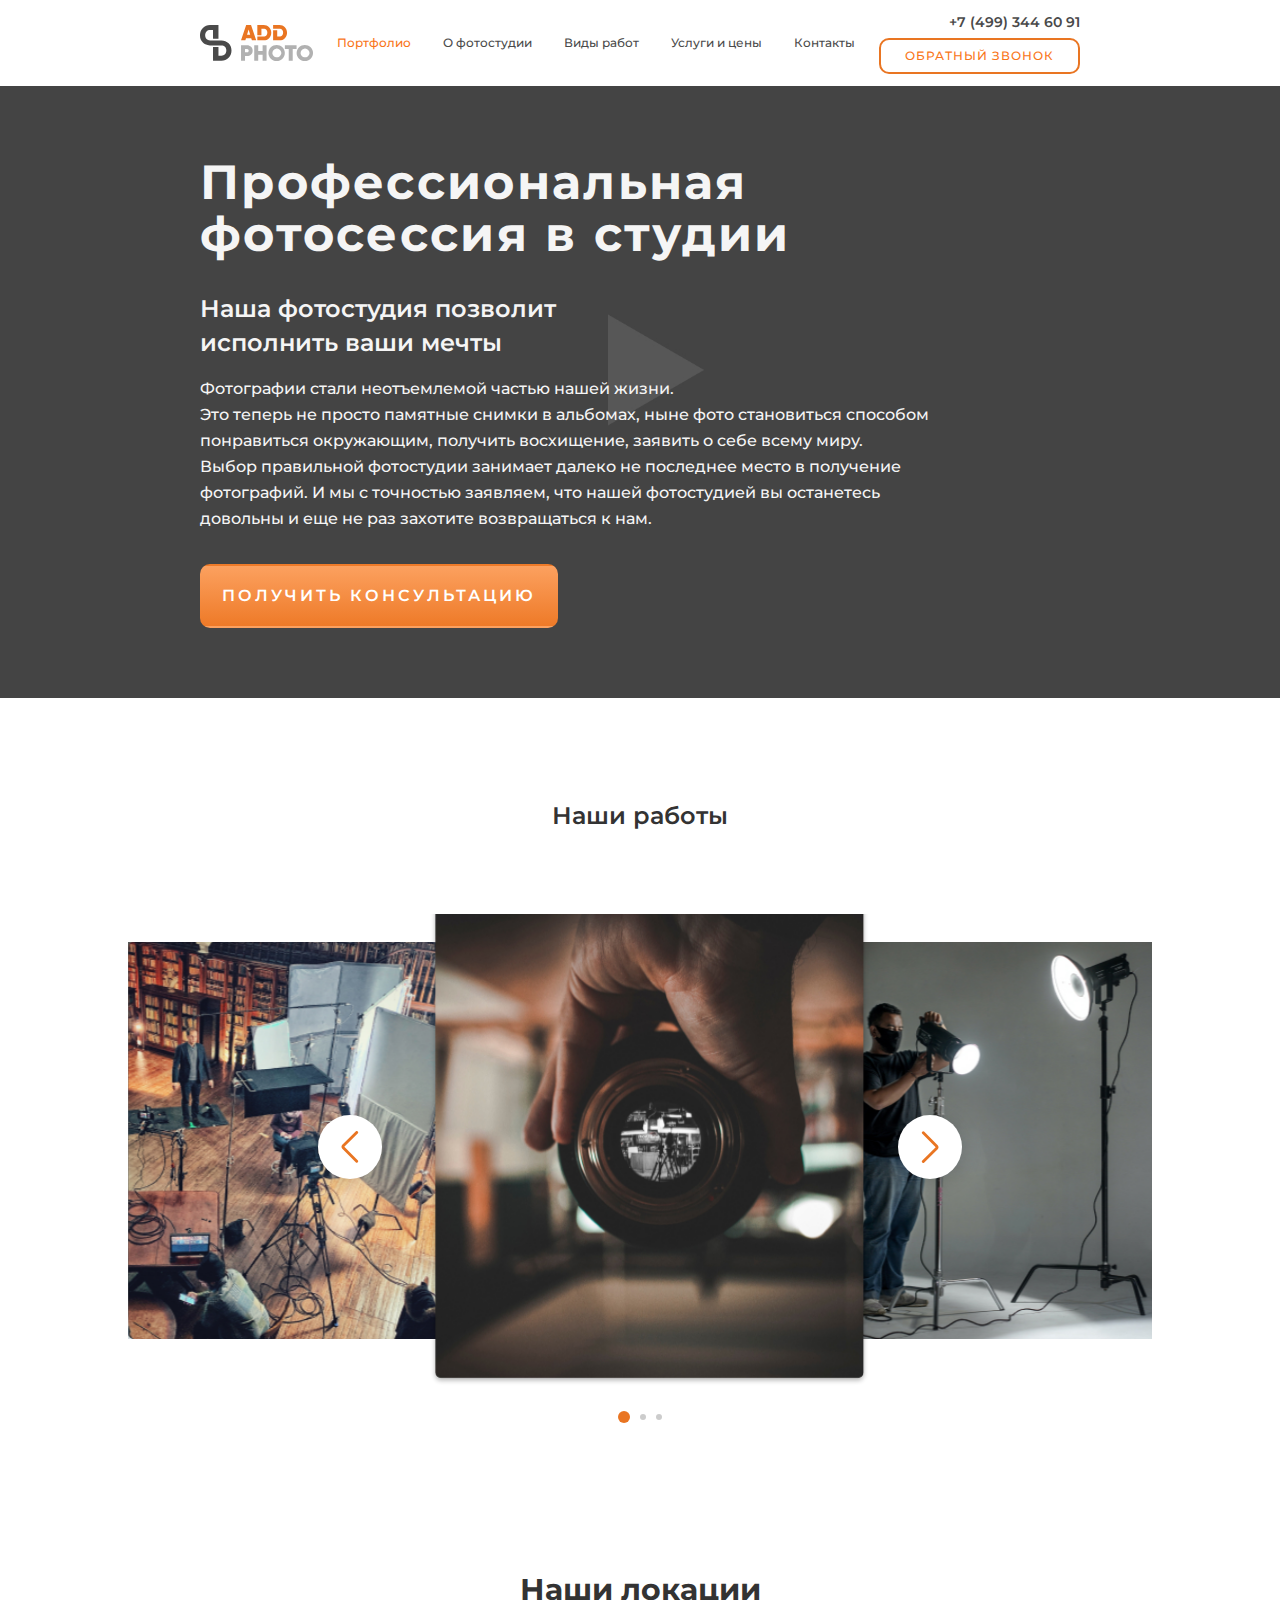
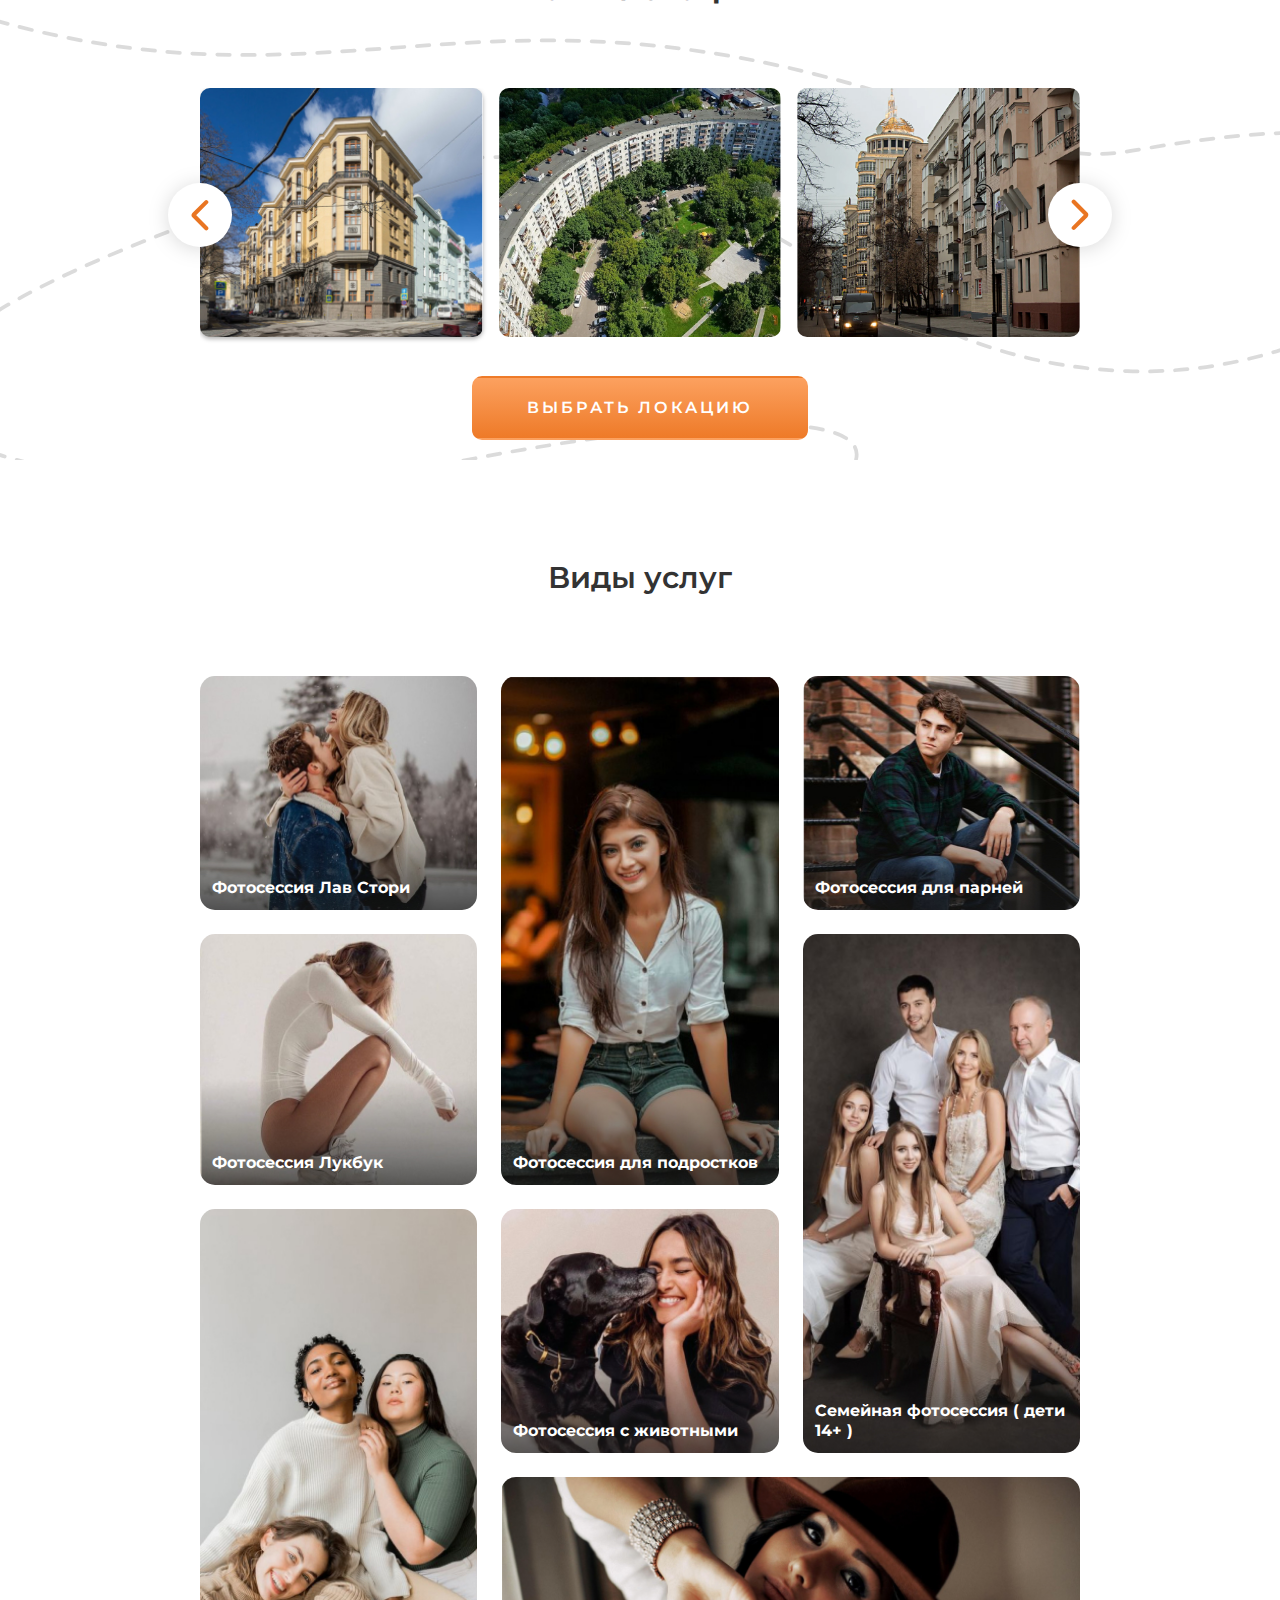
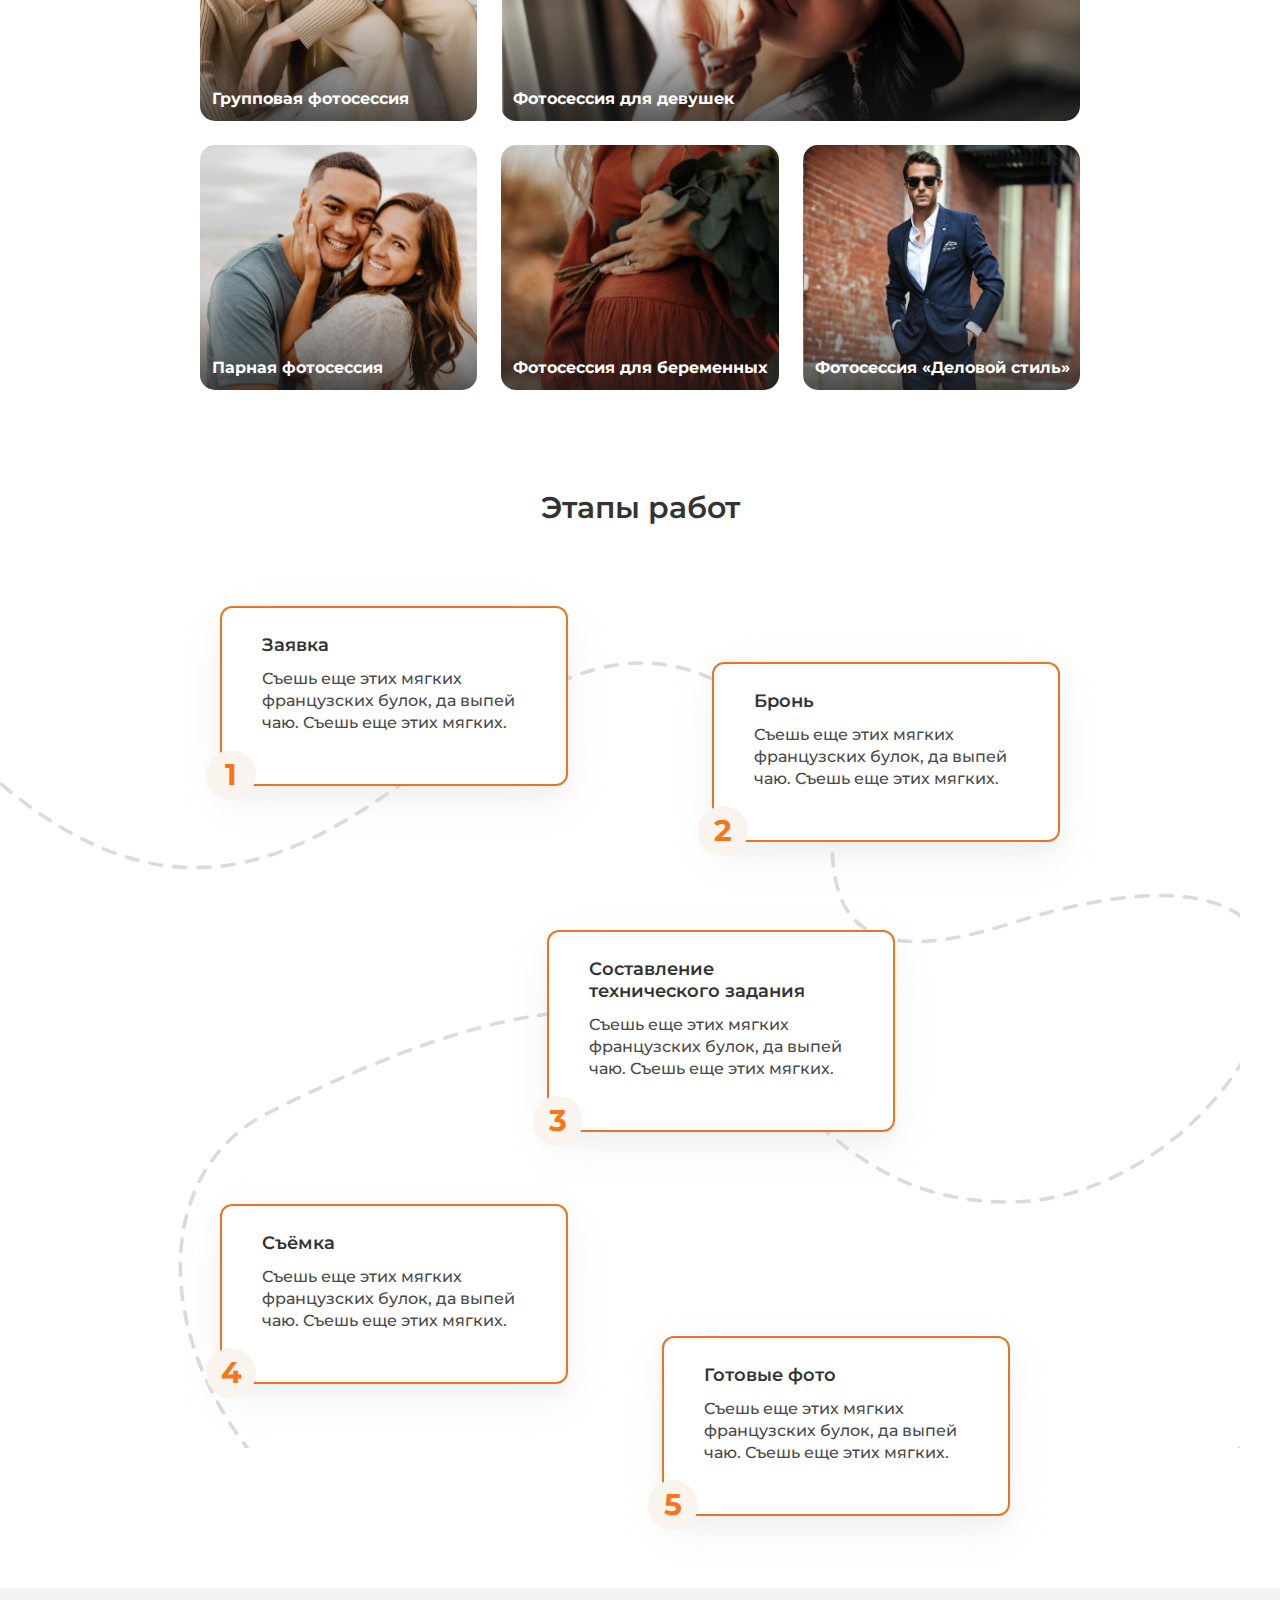
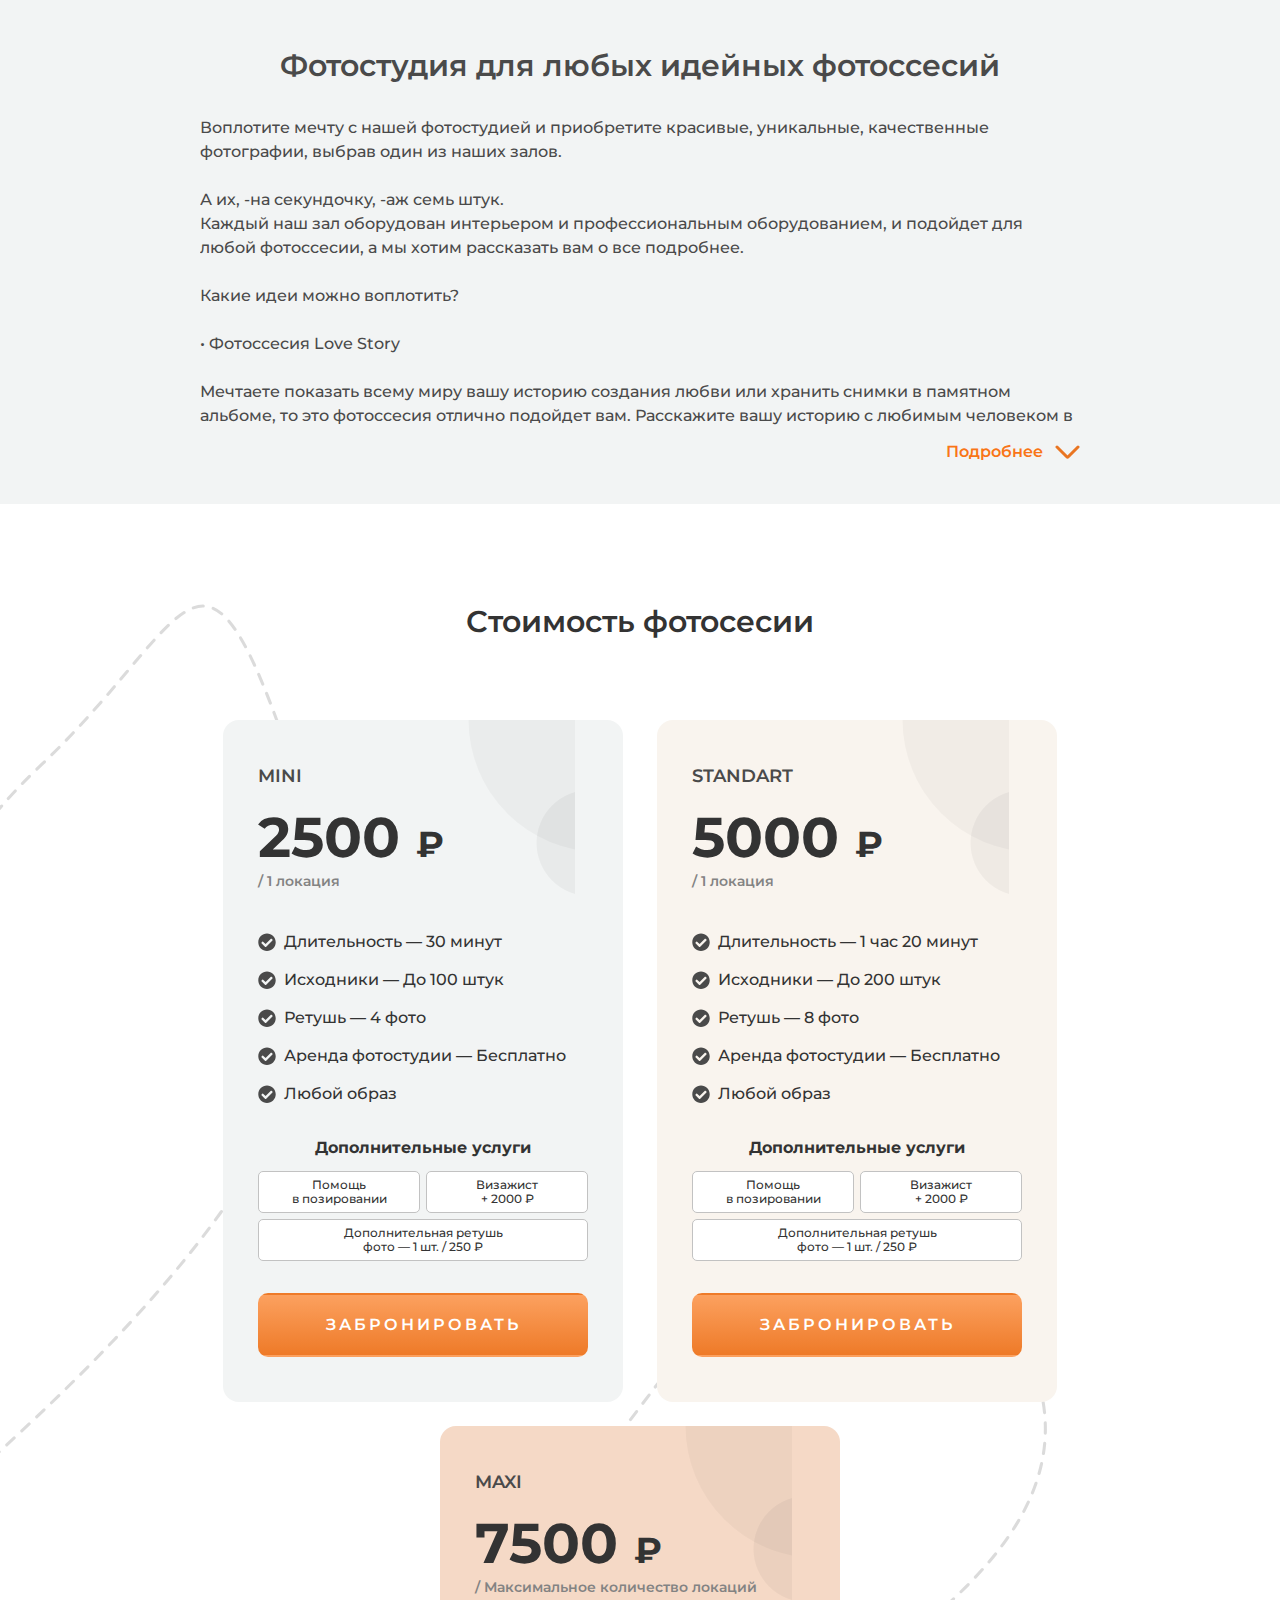
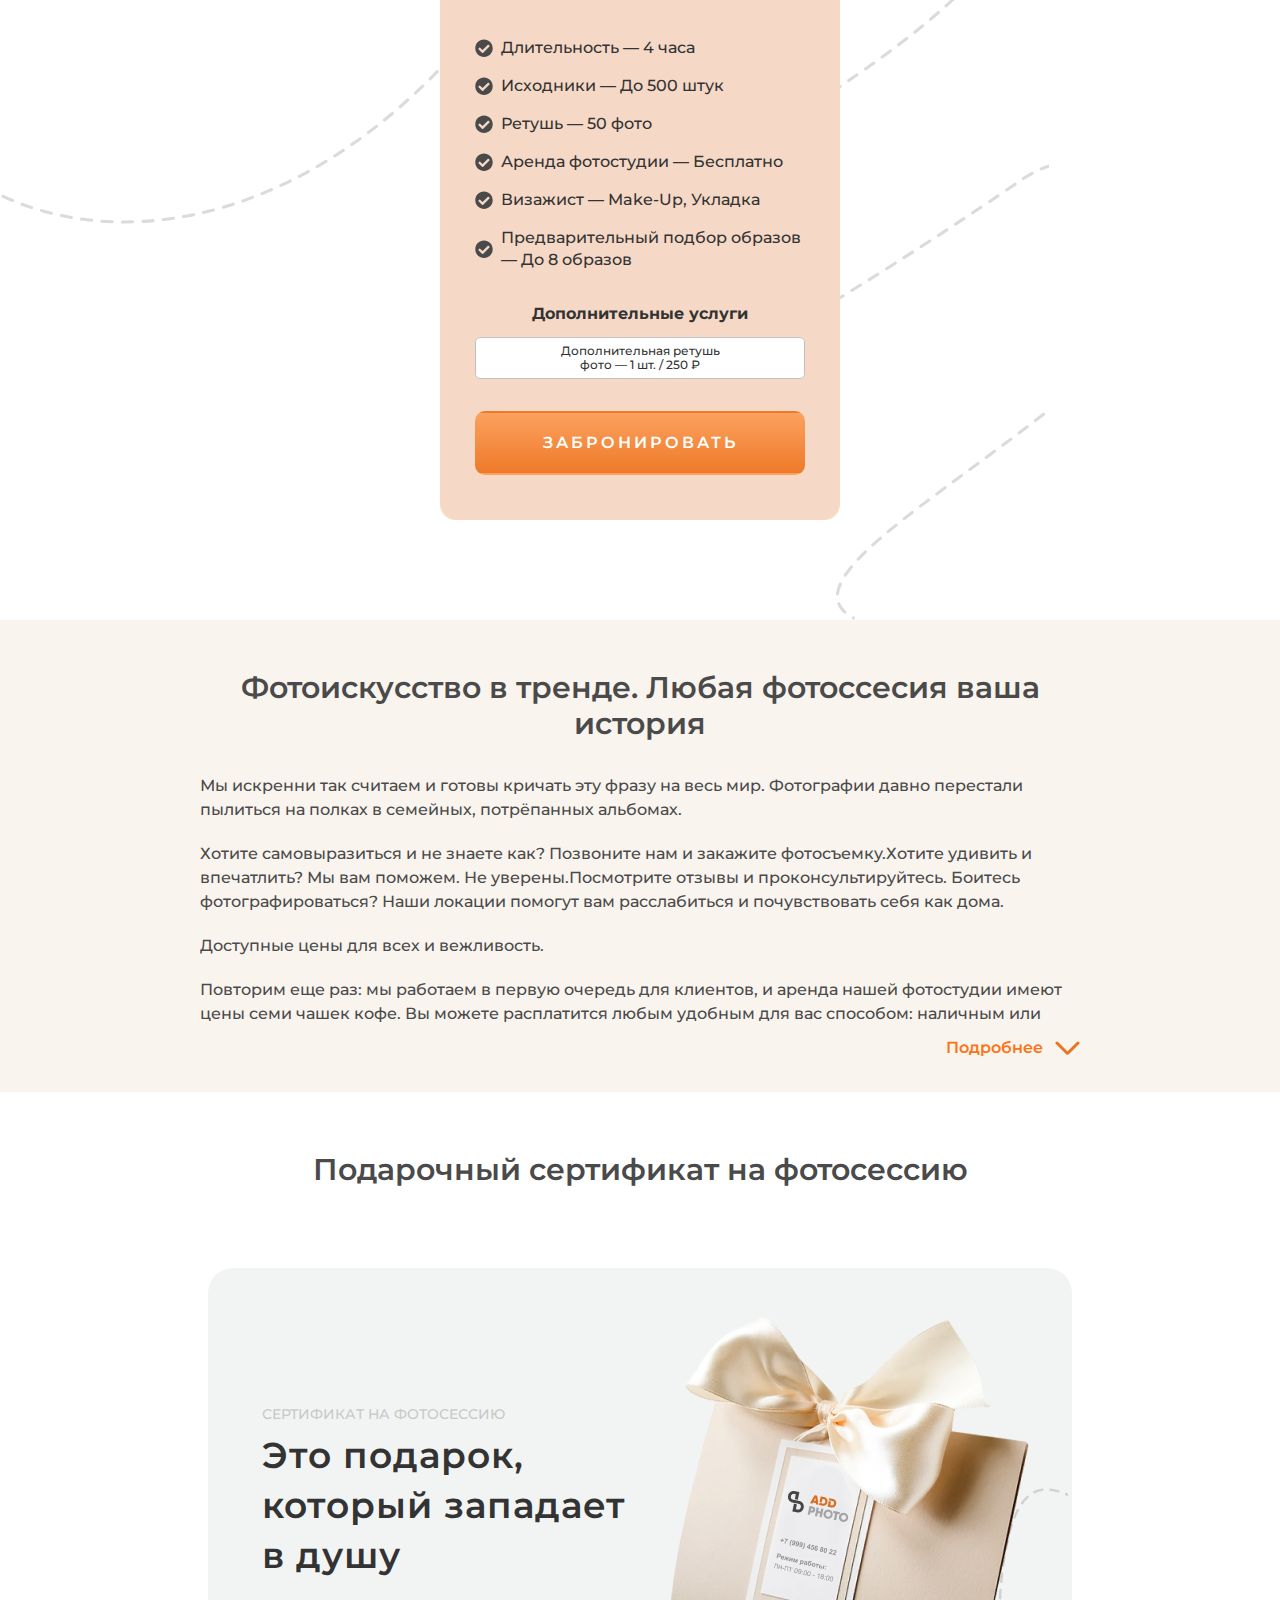
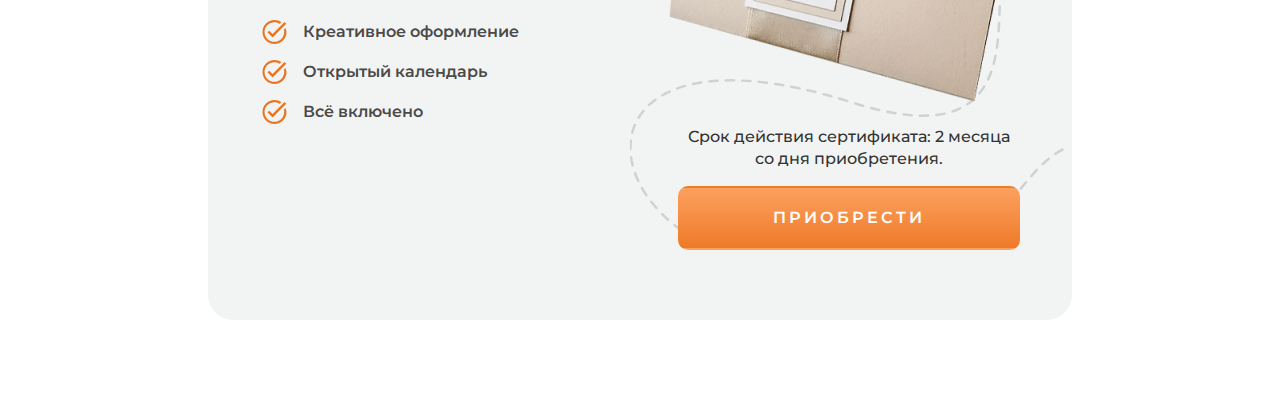
==== commit 27246c65: "formMAin" ====
--- a/index.html
+++ b/index.html
@@ -12,6 +12,7 @@
         rel="stylesheet">
     <link rel="stylesheet" href="https://unpkg.com/swiper@8/swiper-bundle.min.css" />
     <link rel="stylesheet" href="./style.css">
+
 </head>
 
 <body>
@@ -29,22 +30,22 @@
                     </a>
                 </div>
                 <div class="header-menu">
-                    <a href="#portfolio" class="header-menu_portfolio">
+                    <a href="#portfolio" class="header-menu_portfolio active">
                         Портфолио
+                    </a>
+                    <a href="#aboutFotoStudio" class="header-menu_about">
+                        О фотостудии
                     </a>
                     <a href="#services" class="header-menu_typejob">
                         Виды работ
                     </a>
-                    <a href="#" class="header-menu_about">
-                        О фотостудии
-                    </a>
-                    <a href="#" class="header-menu_feedback">
+                    <a href="#reviews" class="header-menu_feedback">
                         Отзывы
                     </a>
-                    <a href="#" class="header-menu_price">
+                    <a href="#pricingU" class="header-menu_price">
                         Услуги и цены
                     </a>
-                    <a href="#" class="header-menu_contacts">
+                    <a href="#contacts" class="header-menu_contacts">
                         Контакты
                     </a>
                 </div>
@@ -89,13 +90,69 @@
                     точностью заявляем, что нашей фотостудией вы останетесь <br> довольны
                     и еще не раз захотите возвращаться к нам.
                 </p>
-                <a href="./form.html" class="btn main-btn">
+                <button class="btn main-btn btnModalMain">
                     получить консультацию
-                </a>
-            </div>
-        </div>
-    </div>
-    <div class="works" id="portfolio">
+                </button>
+                <div class="main-modalWindow">
+                    <div class="main-modalWindow__img">
+
+                    </div>
+                    <svg width="23" height="23" viewBox="0 0 23 23" fill="none" xmlns="http://www.w3.org/2000/svg">
+                        <path d="M1 1L22 22" stroke="#D8D8D8" stroke-width="2" stroke-linecap="round" />
+                        <path d="M22 1L1 22" stroke="#D8D8D8" stroke-width="2" stroke-linecap="round" />
+                    </svg>
+
+                    <form>
+                        <h3>
+                            Форма обратной связи
+                        </h3>
+                        <h6>
+                            Имя
+                        </h6>
+                        <input type="text" name="name" id="" placeholder="Введите ваше имя">
+                        <h6>
+                            E-mail
+                        </h6>
+                        <input type="email" name="" id="" placeholder="Введите ваш E-mail">
+                        <h6>
+                            Телефон
+                        </h6>
+                        <input type="tel" name="" id="" placeholder="Введите ваш телефон">
+                        <button class="btn main-btn btnSubmModalMain"> Отправить </button>
+                        <div class="main-modalWindow__consent">
+                            Нажимая кнопку «Отправить», вы даете согласие на обработку персональных данных и соглашаетесь с
+                            <span> политикой конфиденциальности </span>
+                        </div>
+                    </form>
+
+
+                </div>
+                <div class="main-modalWindowGratitude">
+                    <svg width="23" height="23" viewBox="0 0 23 23" fill="none" xmlns="http://www.w3.org/2000/svg">
+                        <path d="M1 1L22 22" stroke="#D8D8D8" stroke-width="2" stroke-linecap="round" />
+                        <path d="M22 1L1 22" stroke="#D8D8D8" stroke-width="2" stroke-linecap="round" />
+                    </svg>
+                    <div class="main-modalWindowGratitude__top">
+
+                    </div>
+                    <div class="main-modalWindowGratitude__top-circle">
+
+                    </div>
+                    <div class="main-modalWindowGratitude__bottom">
+
+                    </div>
+                    <div class="main-modalWindowGratitude__bottom-circle">
+
+                    </div>
+                    <h3>
+                        Благодарим <br> за оставленную заявку!
+                    </h3>
+                    <p>Наши специалисты уже обрабатывают Вашу заявку и свяжутся с Вами  в ближайшее время</p> 
+                </div>
+            </div>
+        </div>
+    </div>
+    <div class="works section-nav" id="portfolio">
         <div class="works-wrapper">
             <h3>
                 Наши работы
@@ -143,7 +200,7 @@
 
         </div>
     </div>
-    <div class="locations">
+    <div class="locations section-nav" id="aboutFotoStudio">
         <div class="wrapper">
             <div class="locations-wrapper">
                 <h3>Наши локации</h3>
@@ -190,13 +247,13 @@
 
                 </div>
 
-                <a href="#" class="btn main-btn">
+                <button class="btn main-btn">
                     выбрать локацию
-                </a>
-            </div>
-        </div>
-    </div>
-    <div class="photostudio">
+                </button>
+            </div>
+        </div>
+    </div>
+    <!-- <div class="photostudio section-nav"  id="aboutFotoStudio">
         <div class="photostudio-wrapper">
             <h3>
                 Оформление <br> фотостудии
@@ -209,8 +266,8 @@
                 </picture>
             </div>
         </div>
-    </div>
-    <div class="services" id="services">
+    </div> -->
+    <div class="services section-nav" id="services">
         <div class="wrapper">
             <div class="services-wrapper">
                 <h3>
@@ -459,7 +516,7 @@
             </div>
         </div>
     </div>
-    <div class="about">
+    <div class="about section-nav">
         <div class="wrapper">
             <div class="about-wrapper">
                 <h3>
@@ -558,14 +615,14 @@
             </div>
         </div>
     </div>
-    <div class="pricing">
+    <div class="pricing section-nav" id="pricingU">
         <div class="wrapper">
             <div class="pricing-wrapper">
                 <h3>
                     Стоимость фотосесии
                 </h3>
                 <div class="pricing-card-wrapper">
-                    <div class="pricing-card pricing-card-mini">
+                    <div class="pricing-card pricing-card-mini" id="pricing-card-mini_link">
                         <div class="pricing-card__about">
                             <h6>
                                 MINI
@@ -612,7 +669,8 @@
                                     Визажист <br> + 2000 ₽
                                 </button>
                                 <button class="btn btn-pricingMini">
-                                    Дополнительная ретушь <br> фото — 1 шт. / 250 ₽
+                                    Дополнительная ретушь <br> фото — <span class="pricing-card__numbFoto">1</span> шт.
+                                    / <span class="pricing-card__PriceFoto">250</span> ₽
                                 </button>
                                 <div class="pricing-card__modal">
                                     <svg width="23" height="23" viewBox="0 0 23 23" fill="none"
@@ -627,12 +685,12 @@
                                         Количество
                                     </h6>
                                     <form action="">
-                                        <input type="number" name="" min='1' maxlength="100"
+                                        <input type="number" name="" min='0' max="100" required
                                             id="pricing-card__modal__inputNumber"
                                             placeholder="Введите количество фото для ретуши">
-                                        <button class="btn main-btn" type="submit">
+                                        <a href="#pricing-card-mini_link" class="btn main-btn btn-modalSubmit">
                                             Сохранить
-                                        </button>
+                                        </a>
                                     </form>
 
                                 </div>
@@ -640,10 +698,10 @@
 
                         </div>
                         <a href="#" class="btn main-btn">
-                            выбрать локацию
+                            Забронировать
                         </a>
                     </div>
-                    <div class="pricing-card pricing-card-standart">
+                    <div class="pricing-card pricing-card-standart" id="pricing-card-standart_link">
                         <div class="pricing-card__about">
                             <h6>
                                 STANDART
@@ -691,7 +749,8 @@
                                     Визажист <br> + 2000 ₽
                                 </button>
                                 <button class="btn btn-pricingMini">
-                                    Дополнительная ретушь <br> фото — 1 шт. / 250 ₽
+                                    Дополнительная ретушь <br> фото — <span class="pricing-card__numbFoto">1</span> шт.
+                                    / <span class="pricing-card__PriceFoto">250</span> ₽
                                 </button>
                                 <div class="pricing-card__modal">
                                     <svg width="23" height="23" viewBox="0 0 23 23" fill="none"
@@ -706,22 +765,22 @@
                                         Количество
                                     </h6>
                                     <form action="">
-                                        <input type="number" name="" min='1' maxlength="100"
+                                        <input type="number" name="" min='1' maxlength="100" required
                                             id="pricing-card__modal__inputNumber"
                                             placeholder="Введите количество фото для ретуши">
-                                        <button class="btn main-btn" type="submit">
+                                        <a class="btn main-btn btn-modalSubmit" href="#pricing-card-standart_link">
                                             Сохранить
-                                        </button>
+                                        </a>
                                     </form>
 
                                 </div>
                             </div>
                         </div>
                         <a href="#" class="btn main-btn">
-                            выбрать локацию
+                            Забронировать
                         </a>
                     </div>
-                    <div class="pricing-card pricing-card-maxi">
+                    <div class="pricing-card pricing-card-maxi" id="pricing-card-maxi_link">
                         <div class="pricing-card__about">
                             <h6>
                                 MAXI
@@ -730,7 +789,7 @@
                                 7500 <span class="pricing-card__valueRub">₽</span>
                             </div>
                             <div class="pricing-card__numberLocations">
-                                / 1 локация
+                                / Максимальное количество локаций
                             </div>
                         </div>
                         <div class="pricing-card__components">
@@ -765,7 +824,8 @@
                             </h6>
                             <div class="pricing-card__extraService-item">
                                 <button class="btn btn-pricingMini">
-                                    Дополнительная ретушь <br> фото — 1 шт. / 250 ₽
+                                    Дополнительная ретушь <br> фото — <span class="pricing-card__numbFoto">1</span> шт.
+                                    / <span class="pricing-card__PriceFoto">250</span> ₽
                                 </button>
                                 <div class="pricing-card__modal">
                                     <svg width="23" height="23" viewBox="0 0 23 23" fill="none"
@@ -779,20 +839,20 @@
                                     <h6>
                                         Количество
                                     </h6>
-                                    <form action="">
-                                        <input type="number" name="" min='1' maxlength="100"
+                                    <form>
+                                        <input type="number" name="" min='1' maxlength="100" required
                                             id="pricing-card__modal__inputNumber"
                                             placeholder="Введите количество фото для ретуши">
-                                            <button class="btn main-btn" type="menu">
-                                                Сохранить
-                                            </button>
+                                        <a class="btn main-btn btn-modalSubmit" href="#pricing-card-maxi_link">
+                                            Сохранить
+                                        </a>
                                     </form>
 
                                 </div>
                             </div>
                         </div>
                         <a href="#" class="btn main-btn">
-                            выбрать локацию
+                            Забронировать
                         </a>
                     </div>
                 </div>
@@ -877,6 +937,56 @@
             </div>
         </div>
     </div>
+    <div class="certificate">
+        <div class="wrapper">
+            <div class="certificate-wrapper">
+                <h3>
+                    Подарочный сертификат на фотосессию
+                </h3>
+                <div class="certificate-card">
+                    <div class="certificate-card__title">
+                        <h6>
+                            СЕРТИФИКАТ НА ФОТОСЕССИЮ
+                        </h6>
+                        <h3>
+                            Это подарок, <br> который западает <br> в душу
+                        </h3>
+                        <div class="certificate-card__title-services">
+                            <div class="certificate-card__title-services-item">
+                                <img src="./img/certificate/certificate-ex.svg" alt="Cert">
+                                Креативное оформление
+                            </div>
+                            <div class="certificate-card__title-services-item">
+                                <img src="./img/certificate/certificate-ex.svg" alt="Cert">
+                                Открытый календарь
+                            </div>
+                            <div class="certificate-card__title-services-item">
+                                <img src="./img/certificate/certificate-ex.svg" alt="Cert">
+                                Всё включено
+                            </div>
+                        </div>
+                    </div>
+                    <div class="certificate-card__img">
+                        <div class="certificate-card__img-present">
+
+                        </div>
+                        <h6>
+                            Срок действия сертификата: 2 месяца <br> со дня приобретения.
+                        </h6>
+                        <button class="btn main-btn">
+                            Приобрести
+                        </button>
+                    </div>
+                </div>
+            </div>
+        </div>
+    </div>
+    <div class="reviews section-nav" id="reviews">
+
+    </div>
+    <div class="contacts section-nav" id="contacts">
+
+    </div>
 
     <div class="overlay" id="overlay-modal">
 
--- a/style.css
+++ b/style.css
@@ -31,6 +31,7 @@
     color: #fff;
     cursor: pointer;
     border-radius: 10px;
+    transition: .3s ease;
 }
 .header-btn {
     font-weight: 500;
@@ -66,8 +67,6 @@
     line-height: 14px;
     padding: 1rem;
 }
-
-
 /* header */
 .header {
     position: sticky;
@@ -115,16 +114,16 @@
     transform: translateX(0);
 }
 .header-menu_contacts {
+    order: 5;
+}
+.header-menu_typejob {
+    order: 2;
+}
+.header-menu_feedback {
     order: 4;
 }
-.header-menu_typejob {
+.header-menu_price {
     order: 3;
-}
-.header-menu_feedback {
-    order: 2;
-}
-.header-menu_price {
-    display: none;
 }
 .header-menu a {
     text-decoration: none;
@@ -285,6 +284,9 @@
 .main-btn{
     text-decoration: none;
 }
+a .main-btn {
+    transition: .3s ease;
+}
 @media screen and (min-width: 571px) {
     .main-wrapper {
         background: url(./img/main/bg-main_plan.jpg) center no-repeat;
@@ -1239,6 +1241,7 @@
 }
 .pricing-card__about {
     padding-bottom: 8px;
+    
 }
 .pricing-card__about h6 {
     font-weight: 600;
@@ -1327,9 +1330,71 @@
     transition: .3s ease;
 }
 .pricing-card-button-help.active,
-.pricing-card-button-makeup.active {
+.pricing-card-button-makeup.active,
+.btn-pricingMini.active {
     border-color: #E97522;
 }
+.pricing-card__extraService-item .btn {
+    transition: .3s ease;
+}
+.pricing-card__extraService-item .btn:hover {
+    background: #F7F5F5;
+}
+
+@media screen and (min-width: 1024px) {
+    .pricing {
+        padding-bottom: 100px;
+        background-image: url(./img/pricing/bg-plan.svg);
+        background-size: contain;
+        background-repeat: no-repeat;
+        
+    }
+    .pricing-wrapper h3 {
+        font-size: 30px;
+        line-height: 36px;
+        padding-bottom: 80px;
+    }
+    .pricing-card-wrapper {
+        flex-wrap: wrap;
+        flex-direction: row;
+        column-gap: 34px;
+        justify-content: center;
+    }
+    .pricing-card {
+        width: 400px;
+    }
+    .pricing-card__about h6 {
+        padding-bottom: 1rem;
+    }
+    .pricing-card__componentsItem {
+        font-size: 1rem;
+        line-height: 22px;
+
+    }
+    .pricing-card__extraService h6 {
+        font-size: 1rem;
+        line-height: 22px;
+    }
+}
+
+@media screen and (min-width: 1440px) {
+    .pricing {
+        padding-bottom: 150px;
+        background-image: none;
+    }
+    .pricing-wrapper h3 {
+        font-weight: 700;
+        font-size: 36px;
+        line-height: 44px;
+        padding-bottom: 100px;
+    }
+    .pricing-card-wrapper {
+        gap: 40px;
+    }
+}
+
+
+
 /* modal window */
 .overlay {
     opacity: 0;
@@ -1340,7 +1405,7 @@
     width: 100%;
     height: 100%;
     background-color: rgba(0, 0, 0, .5);
-    z-index: 10;
+    z-index: 101;
     transition: .3s ease;
 }
 .pricing-card__modal {
@@ -1354,7 +1419,7 @@
     top: 50%;
     left: 50%;
     transform: translate(-50%, -50%);
-    z-index: 20;
+    z-index: 102;
     /*  Побочные стили   */
     padding: 40px 25px;
     border-radius: 7px;
@@ -1411,6 +1476,7 @@
     background: #fff;
     min-height: 32px;
     text-indent: 12px;
+    font-family: inherit;
 }
 .pricing-card__modal form input::-webkit-outer-spin-button,
 .pricing-card__modal form input::-webkit-inner-spin-button {
@@ -1422,6 +1488,7 @@
 .pricing-card__modal form input:hover,
 .pricing-card__modal form input:focus {
     border-color: #E97522;
+    border: 1px solid;
 }   
 .pricing-card__modal form .btn {
     width: 100%;
@@ -1434,5 +1501,463 @@
     font-weight: 600;
     letter-spacing: 3px;
     padding: 12px 0; 
-
-}+}
+::-webkit-input-placeholder {
+    color:#B1B1B1;
+    font-size: 12px;
+    line-height: 12px;
+    opacity: .4;
+    transition: .3s ease;
+}
+::-moz-placeholder{
+    color:#B1B1B1;
+    font-size: 12px;
+    line-height: 12px;
+    opacity: .4;
+    transition: .3s ease;
+}/* Firefox 19+ */
+:-moz-placeholder{
+    color:#B1B1B1;
+    font-size: 12px;
+    line-height: 12px;
+    opacity: .4;
+    transition: .3s ease;
+}/* Firefox 18- */
+:-ms-input-placeholder{
+    color:#B1B1B1;
+    font-size: 12px;
+    line-height: 12px;
+    opacity: .4;
+    transition: .3s ease;
+}
+
+/* .btn-modalSubmit {
+    pointer-events: none;
+} */
+
+/* scroll active */
+
+.header-menu a.active {
+    color: var(--accent-color);
+}
+
+.pricing-card a.main-btn{
+    text-align: center;
+    transition: .3s ease;
+}
+/* btn hover, transition no work =( */
+.btn.main-btn.btn-modalSubmit {
+    transition: .3 ease !important  ;
+}
+.btn.main-btn.btn-modalSubmit:hover,
+.btn-modalSubmit:active,
+.btn-modalSubmit:focus {
+    background: linear-gradient(180deg, #FFA96B 58.75%, #EE7A28 173.44%);
+} 
+
+
+/* certificate */
+
+
+.certificate {
+    padding-bottom: 60px;
+
+}
+.certificate-wrapper {
+    display: flex;
+    flex-direction: column;
+    align-items: center;
+}
+.certificate-wrapper h3 {
+    font-weight: 600;
+    font-size: 1.5rem;
+    line-height: 34px;
+    text-align: center;
+    padding-bottom: 40px;
+}
+.certificate-card {
+    background: #F9F4EE;
+    border-radius: 25px;
+    margin: 0 1rem;
+    padding: 40px 0 50px;
+    display: flex;
+    flex-direction: column;
+    align-items: center;
+    width: 343px;
+}
+.certificate-card__title {
+    display: flex;
+    flex-direction: column;
+    align-items: center;
+}
+.certificate-card__title h6 {
+    font-weight: 500;
+    font-size: 12px;
+    line-height: 14px;
+    color: #C8C8C8;
+    padding-bottom: .5rem;
+}
+.certificate-card__title h3 {
+    font-weight: 600;
+    font-size: 1.5rem;
+    line-height: 34px;
+    color: var(--text-color-1);
+    padding-bottom: 2rem;
+}
+.certificate-card__title-services {
+    display: flex;
+    align-items: center;
+    flex-direction: column;
+    padding-bottom: 8px;
+    row-gap: 1rem;
+}
+.certificate-card__title-services-item {
+    display: flex;
+    flex-direction: column;
+    align-items: center;
+    row-gap: .5rem;
+}
+.certificate-card__title-services-item {
+    font-weight: 600;
+    font-size: 14px;
+    line-height: 20px;
+    color: var(--text-color-2);
+}
+
+.certificate-card__img {
+    display: flex;
+    align-items: center;
+    flex-direction: column;
+    background-image: url(./img/certificate/bg-tel.svg);
+    background-repeat: no-repeat;
+    background-position: 30px 30px;
+}
+
+.certificate-card__img-present {
+    width: 267px;
+    height: 267px;
+    background-image: url(./img/certificate/certificate-present.png);
+    background-position: center;
+    background-size: cover;
+}
+.certificate-card__img h6 {
+    text-align: center;
+    font-weight: 500;
+    font-size: 14px;
+    line-height: 20px;
+    color: var(--text-color-1);
+    padding-bottom: 1rem;
+}
+.certificate-card__img button {
+    width: 100%;
+}
+@media screen and (min-width: 1024px) {
+    .certificate {
+        padding-bottom: 100px;
+    }
+    .certificate-wrapper h3 {
+        font-weight: 600;
+        font-size: 30px;
+        line-height: 36px;
+        padding-bottom: 80px;
+    }
+    .certificate-card {
+        background: #F2F4F4;
+        width: 864px;
+        margin: 0;
+        justify-content: space-evenly;
+        flex-direction: row;
+        padding: 20px 0 70px 50px;
+    }
+
+
+    .certificate-card__title {
+        align-items: flex-start;
+    }
+    .certificate-card__title h6 {
+        font-size: 14px;
+        line-height: 16px;
+        text-align: left;
+    }
+    .certificate-card__title h3 {
+        font-size: 36px;
+        line-height: 50px;
+        letter-spacing: 1px;
+        padding-bottom: 40px;
+        text-align: left;
+    }
+    .certificate-card__title-services {
+        align-items: flex-start;
+    }
+    .certificate-card__title-services-item {
+        flex-direction: row;
+        column-gap: 1rem;
+        font-size: 16px;
+        line-height: 22px;
+        align-items: center;
+    }
+    .certificate-card__img-present {
+        width: 438px;
+        height: 438px;
+        background-image: url(./img/certificate/certificate-present_plan.png);
+    }
+    .certificate-card__img h6 {
+        font-size: 1rem;
+        line-height: 22px;
+    }
+    .certificate-card__img button {
+        width: 342px;
+    }
+    .certificate-card__img {
+        background-image: url(./img/certificate/bg-plan.svg);
+        background-size: cover;
+        background-position: -1px 200px;
+    }
+}
+@media screen and (min-width: 1440px) {
+    .certificate {
+        padding-bottom: 150px;
+    }
+    .certificate-wrapper h3 {
+        font-size: 36px;
+        line-height: 44px;
+        padding-bottom: 60px;
+    }
+    .certificate-card {
+        width: 1240px;
+        padding: 0 86px 38px 120px;
+    }
+    .certificate-card__title h3 {
+        font-size: 3rem;
+        line-height: 68px;
+        padding-bottom: 52px;
+    }
+    .certificate-card__img-present {
+        width: 493px;
+        height: 493px;
+        background-image: url(./img/certificate/certificate-present.png);
+    }
+    .certificate-card__img {
+        background-image: url(./img/certificate/bg.svg);
+        background-repeat: no-repeat;
+        background-position: 0 100px;
+    }
+
+}
+/* main modal */
+/* modal window */
+
+.main-modalWindow {
+    opacity: 0;
+    visibility: hidden;
+    /*  Установаем ширину окна  */
+    width: 100%;
+    max-width: 338px;
+    /*  Центрируем и задаем z-index */
+    position: fixed;
+    top: 50%;
+    left: 50%;
+    transform: translate(-50%, -50%);
+    z-index: 102;
+    /*  Побочные стили   */
+    padding: 18px 1rem 2rem;
+    border-radius: 7px;
+    background-color: #fff;
+    transition: 0.3s all;
+    display: flex;
+    flex-direction: column;
+    align-items: center;
+    box-shadow: 0px 6px 10px rgba(105, 117, 135, 0.2);
+}
+.main-modalWindowGratitude {
+    opacity: 0;
+    visibility: hidden;
+    width: 100%;
+    max-width: 338px;
+    height: 338px;
+    position: fixed;
+    top: 50%;
+    left: 50%;
+    transform: translate(-50%, -50%);
+    z-index: 102;
+    background-color: #fff;
+    border-radius: 7px;
+    display: flex;
+    flex-direction: column;
+    align-items: center;
+    justify-content: center;
+    box-shadow: 0px 6px 10px rgba(105, 117, 135, 0.2);
+    padding: 0 20px;
+    overflow: hidden;
+}
+.main-modalWindowGratitude__top {
+    width: 264px;
+    height: 264px;
+    position: absolute;
+    background: url(./img/main/bg-top-right_tel.png);
+    background-repeat: no-repeat;
+    top: 0;
+    left: 170px;
+}
+.main-modalWindowGratitude__top-circle {
+    width: 106px;
+    height: 106px;
+    background: url(./img/main/bg-top-right-circle_tel.png);
+    background-repeat: no-repeat;
+    position: absolute;
+    top: 82px;
+    left: 300px;
+    mix-blend-mode: multiply;
+}
+.main-modalWindowGratitude__bottom {
+    width: 264px;
+    height: 264px;
+    position: absolute;
+    background: url(./img/main/bg-bottom-left_tel.png);
+    background-repeat: no-repeat;
+    top: 72px;
+    left: 0px;
+}
+.main-modalWindowGratitude__bottom-circle {
+    width: 106px;
+    height: 106px;
+    background: url(./img/main/bg-bottom-left-circle_tel.png);
+    background-repeat: no-repeat;
+    position: absolute;
+    top: 300px;
+    left: 0px;
+    mix-blend-mode: multiply;
+    
+}
+.main-modalWindow.open,
+.main-modalWindowGratitude.open {
+    opacity: 1;
+    visibility: visible;
+}
+.main-modalWindowGratitude svg{
+    z-index: 1;
+}
+.main-modalWindowGratitude h3 {
+    z-index: 1;
+}
+.main-modalWindow svg,
+.main-modalWindowGratitude svg{
+    cursor: pointer;
+    position: absolute;
+    top: 12px;
+    right: 12px;
+}
+.main-modalWindow svg path,
+.main-modalWindowGratitude svg path{
+    transition: .3s ease;
+}
+.main-modalWindow svg:hover path,
+.main-modalWindowGratitude svg:hover path{
+    stroke: #E97522;
+}
+.main-modalWindow h3,
+.main-modalWindowGratitude h3 {
+    color: var(--text-color-2);
+    font-size: 22px;
+    line-height: 26px;
+    text-align: center;
+    padding-bottom: 1rem;
+}
+.main-modalWindowGratitude p {
+    font-size: 14px;
+    line-height: 22px;
+    text-align: center;
+    color: #121621;
+    opacity: 0.4;
+}
+.main-modalWindow h6 {
+    align-self: flex-start;
+    padding-bottom: 6px;
+    font-size: 14px;
+    line-height: 12px;
+    color: #121621;
+    opacity: .4;
+}
+.main-modalWindow__img {
+    width: 121px;
+    height: 110px;
+    background-image: url(./img/main/main_modalWindow_tel.png);
+}
+.main-modalWindow form {
+    display: flex;
+    flex-direction: column;
+    align-self: center;
+}
+.main-modalWindow form input {
+    width: 280px;
+    border-radius: 5px;
+    border: 1px solid #DDDEE4;
+    background: #fff;
+    min-height: 32px;
+    text-indent: 12px;
+    font-family: inherit;
+}
+.main-modalWindow form h6 {
+    padding-top: 10px;
+}
+
+.main-modalWindow button{
+    margin: 10px 0 1rem;
+}
+.main-modalWindow .main-modalWindow__consent {
+    font-size: 12px;
+    line-height: 14px;
+    text-align: center;
+    color: #585858;
+}
+.main-modalWindow .main-modalWindow__consent span {
+    text-decoration: underline;
+    font-weight: 600;
+    cursor: pointer;
+}
+.main-modalWindow .btnSubmModalMain {
+    padding: 10px 0;
+    font-size: 14px;
+    line-height: 18px;
+}
+@media screen and (min-width: 1024px) {
+    .main-modalWindow {
+        flex-direction: row;
+        max-width:  840px;
+        height: 508px;
+        align-items: center;
+    }
+    .main-modalWindow__img {
+        width: 362px;
+        height: 331px;
+        background-image: url(./img/main/main_modalWindow_plan.png);
+        background-repeat: no-repeat;
+        width: 100%;
+    }
+    .main-modalWindow .btnSubmModalMain {
+        width: 374px;
+        padding: 14px 0;
+    }
+    .main-modalWindow form input {
+        width: 374px;
+        padding: 14px 0;
+    }
+    .main-modalWindow form h3 {
+        font-size: 30px;
+        line-height: 36px;
+        padding-bottom: 2rem;
+        text-align: left;
+    }
+    .main-modalWindowGratitude {
+        max-width: 622px;
+        height: 331px;
+    }
+    .main-modalWindowGratitude__top {
+        top: 0;
+        left: 481px;
+    }
+    .main-modalWindowGratitude__top-circle {
+        top: 82px;
+        left: 581px;
+    }
+}
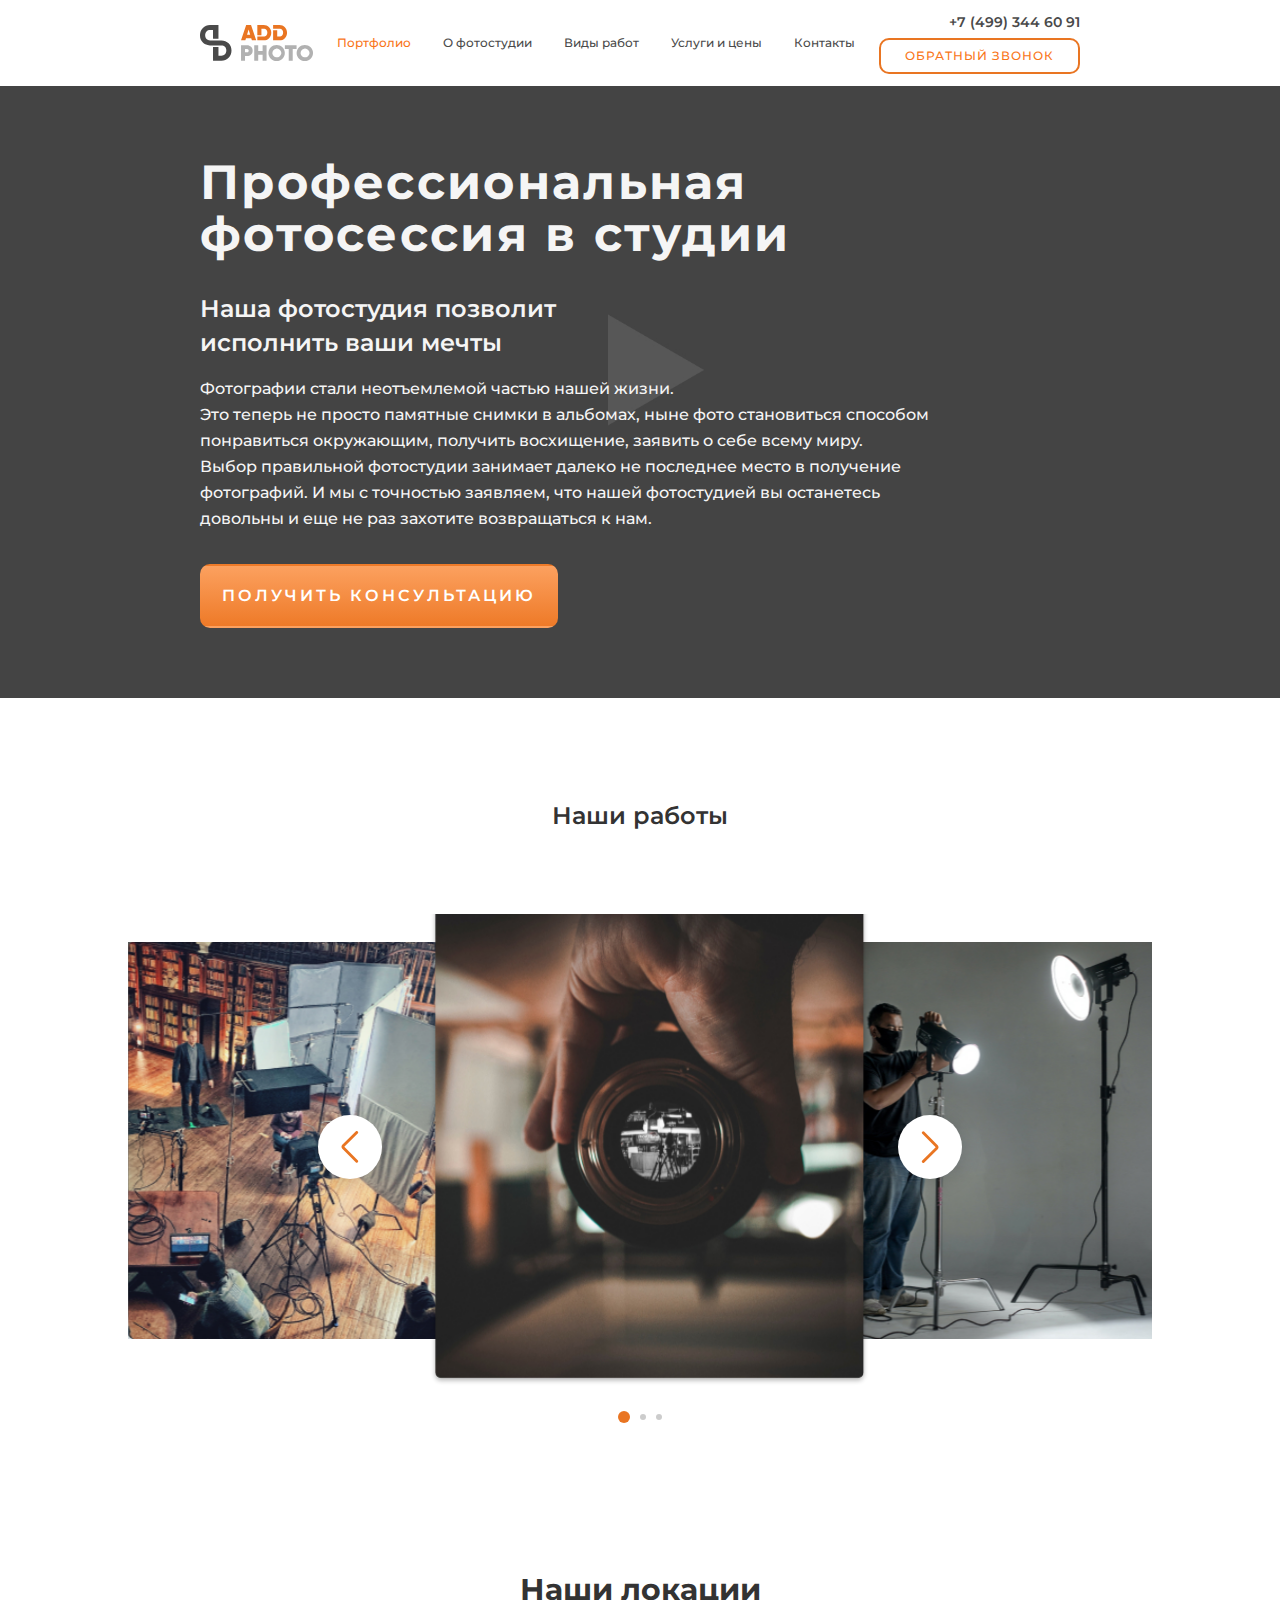
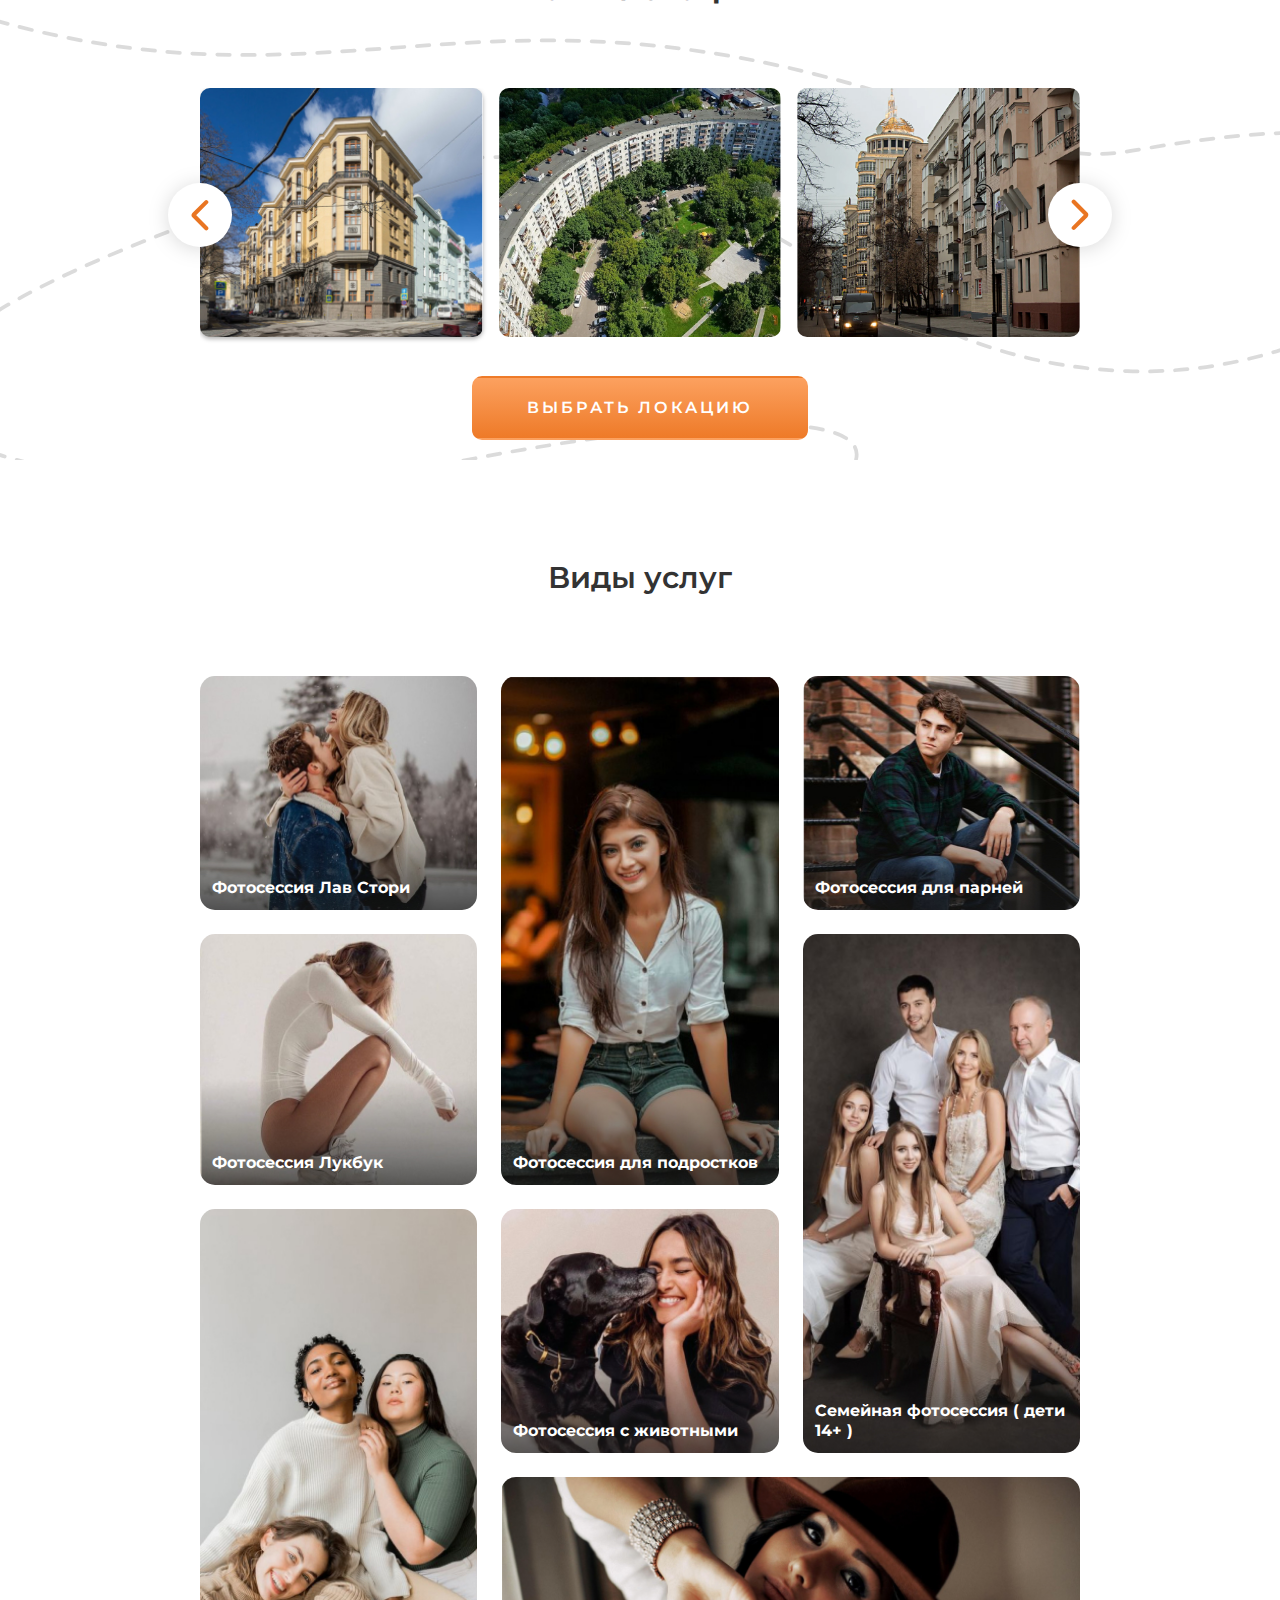
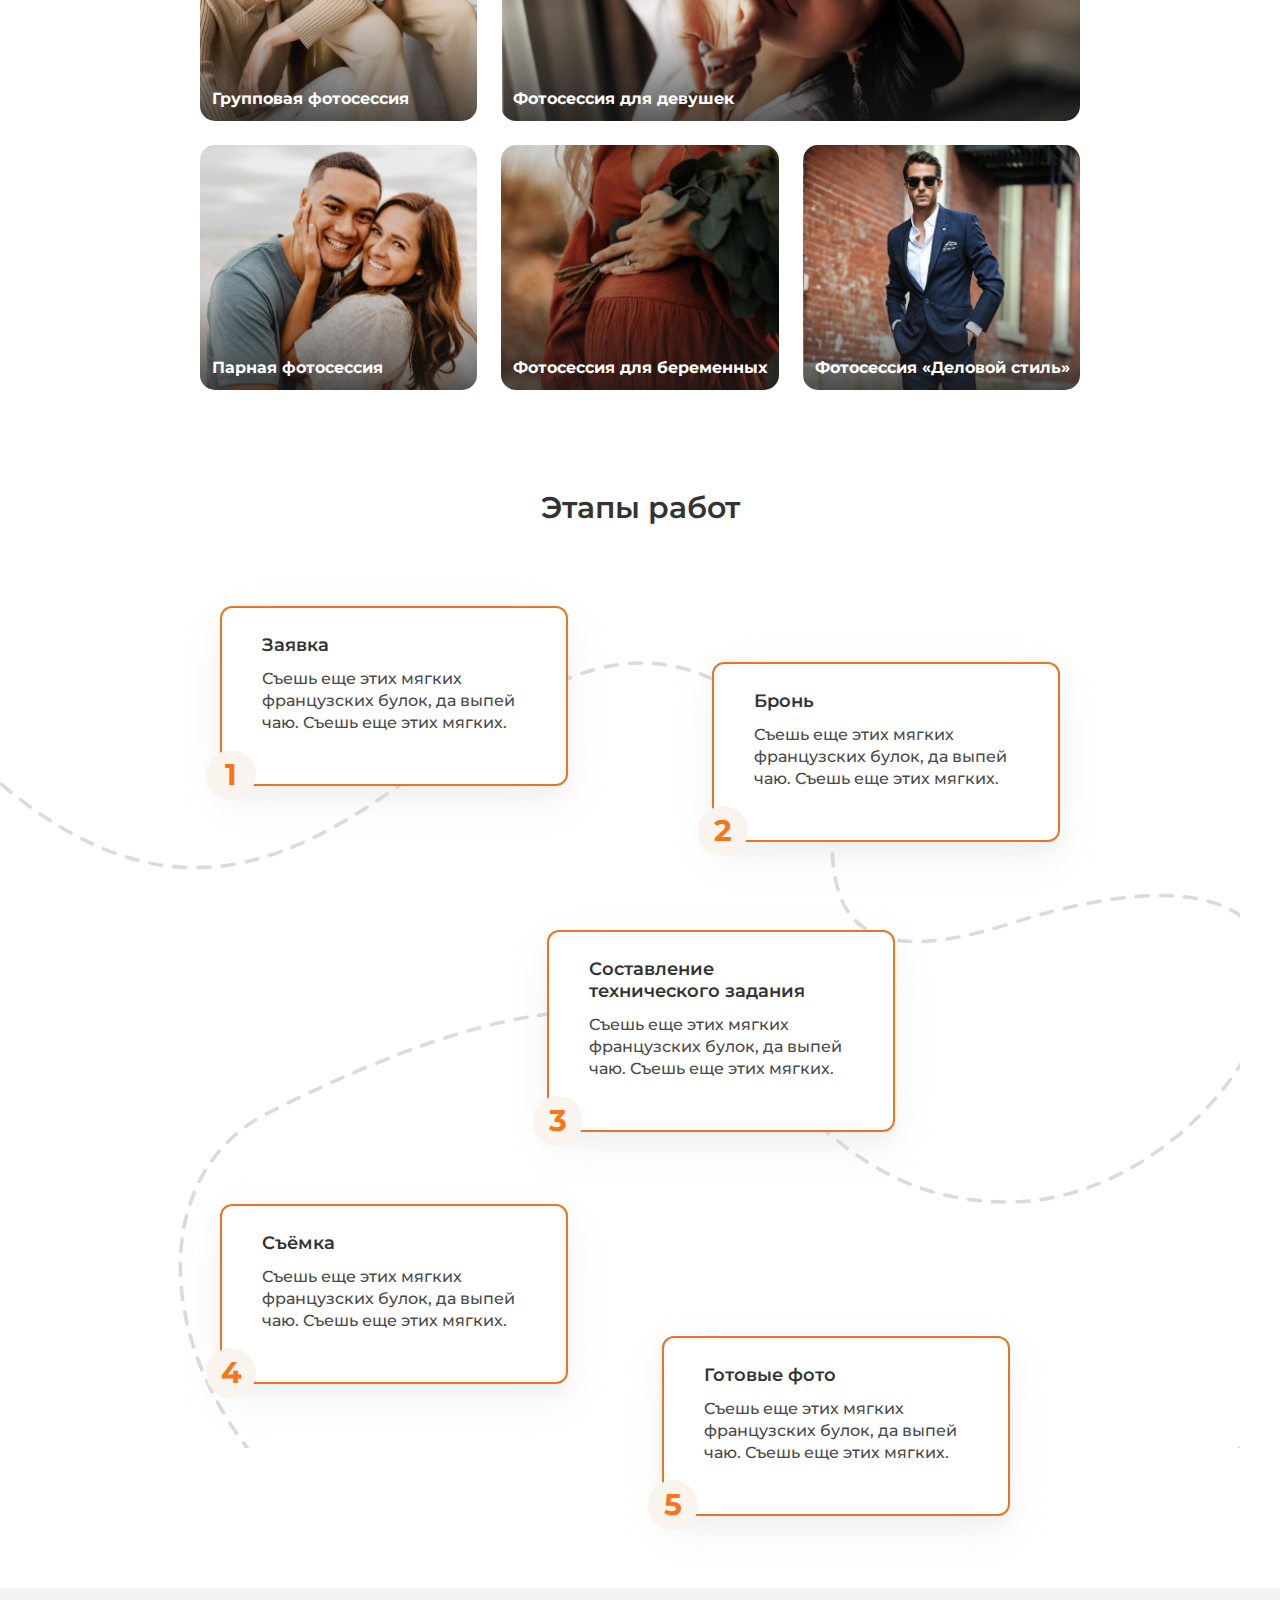
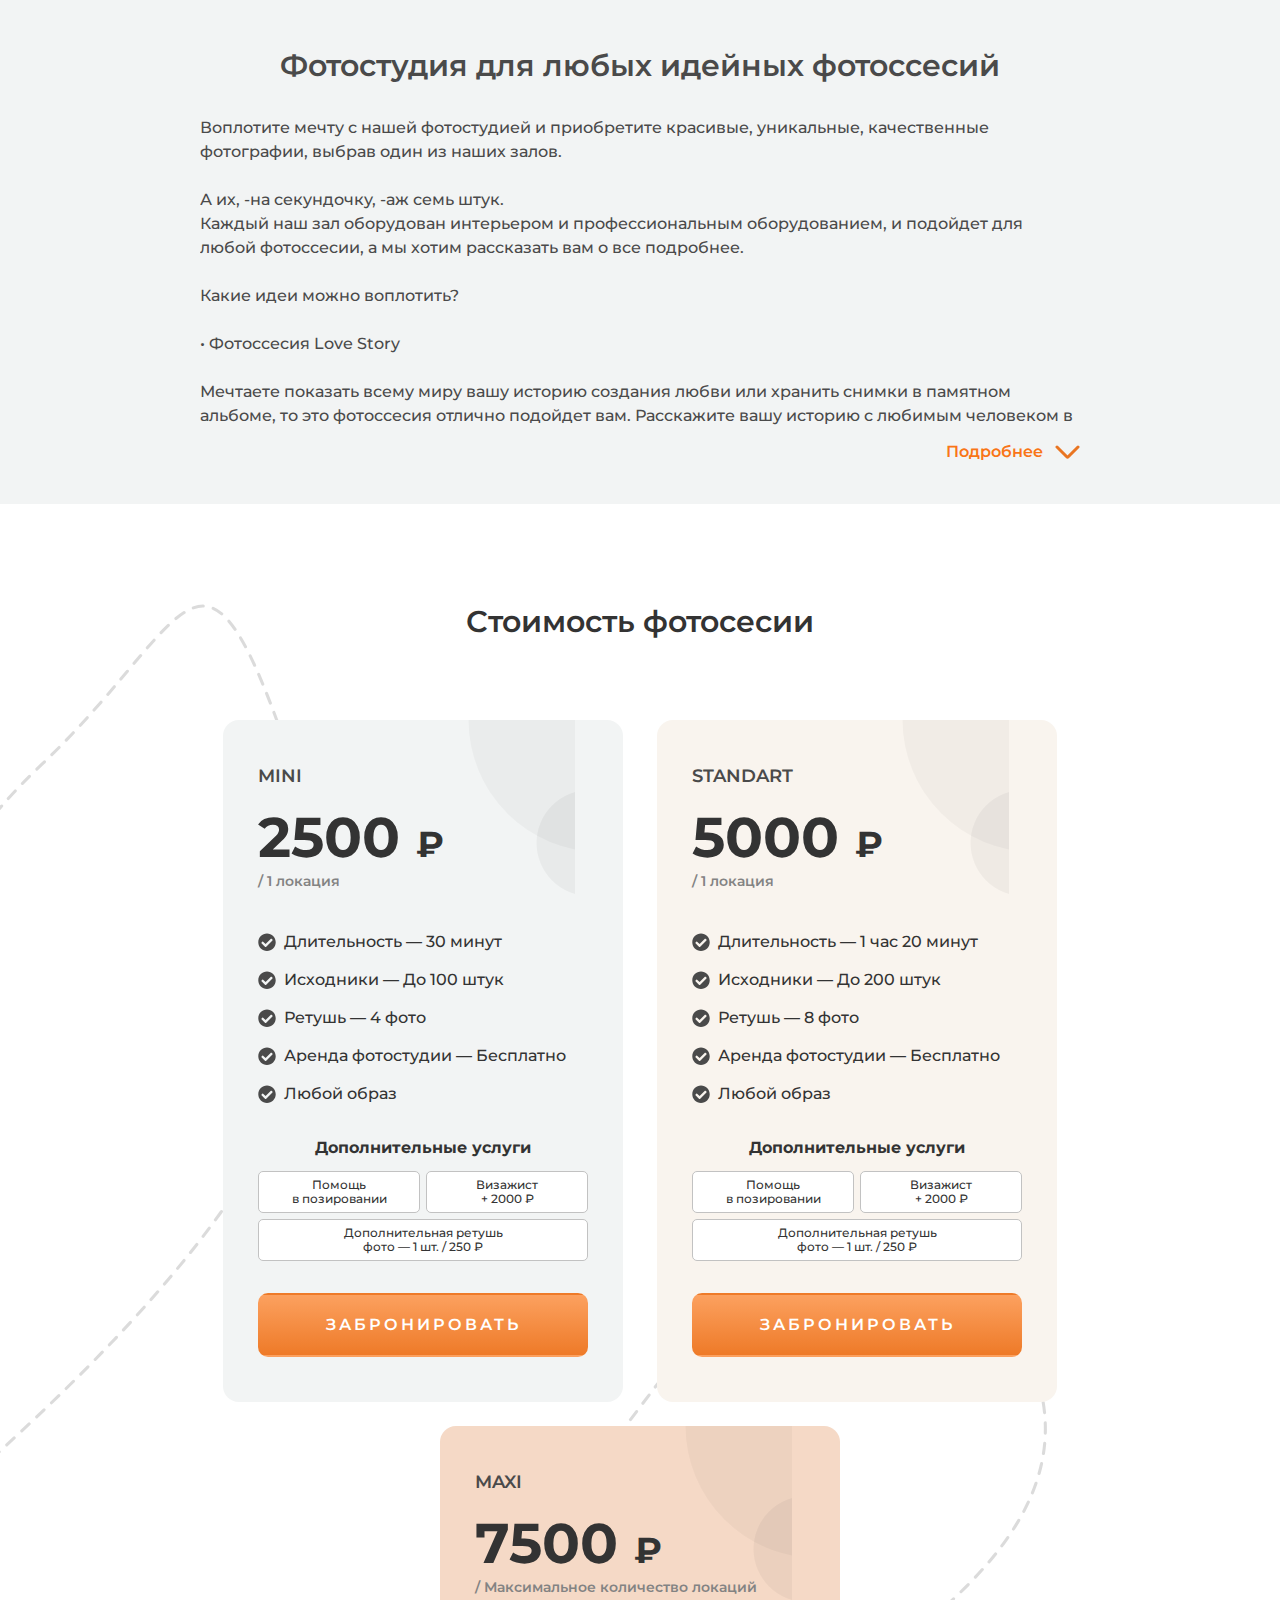
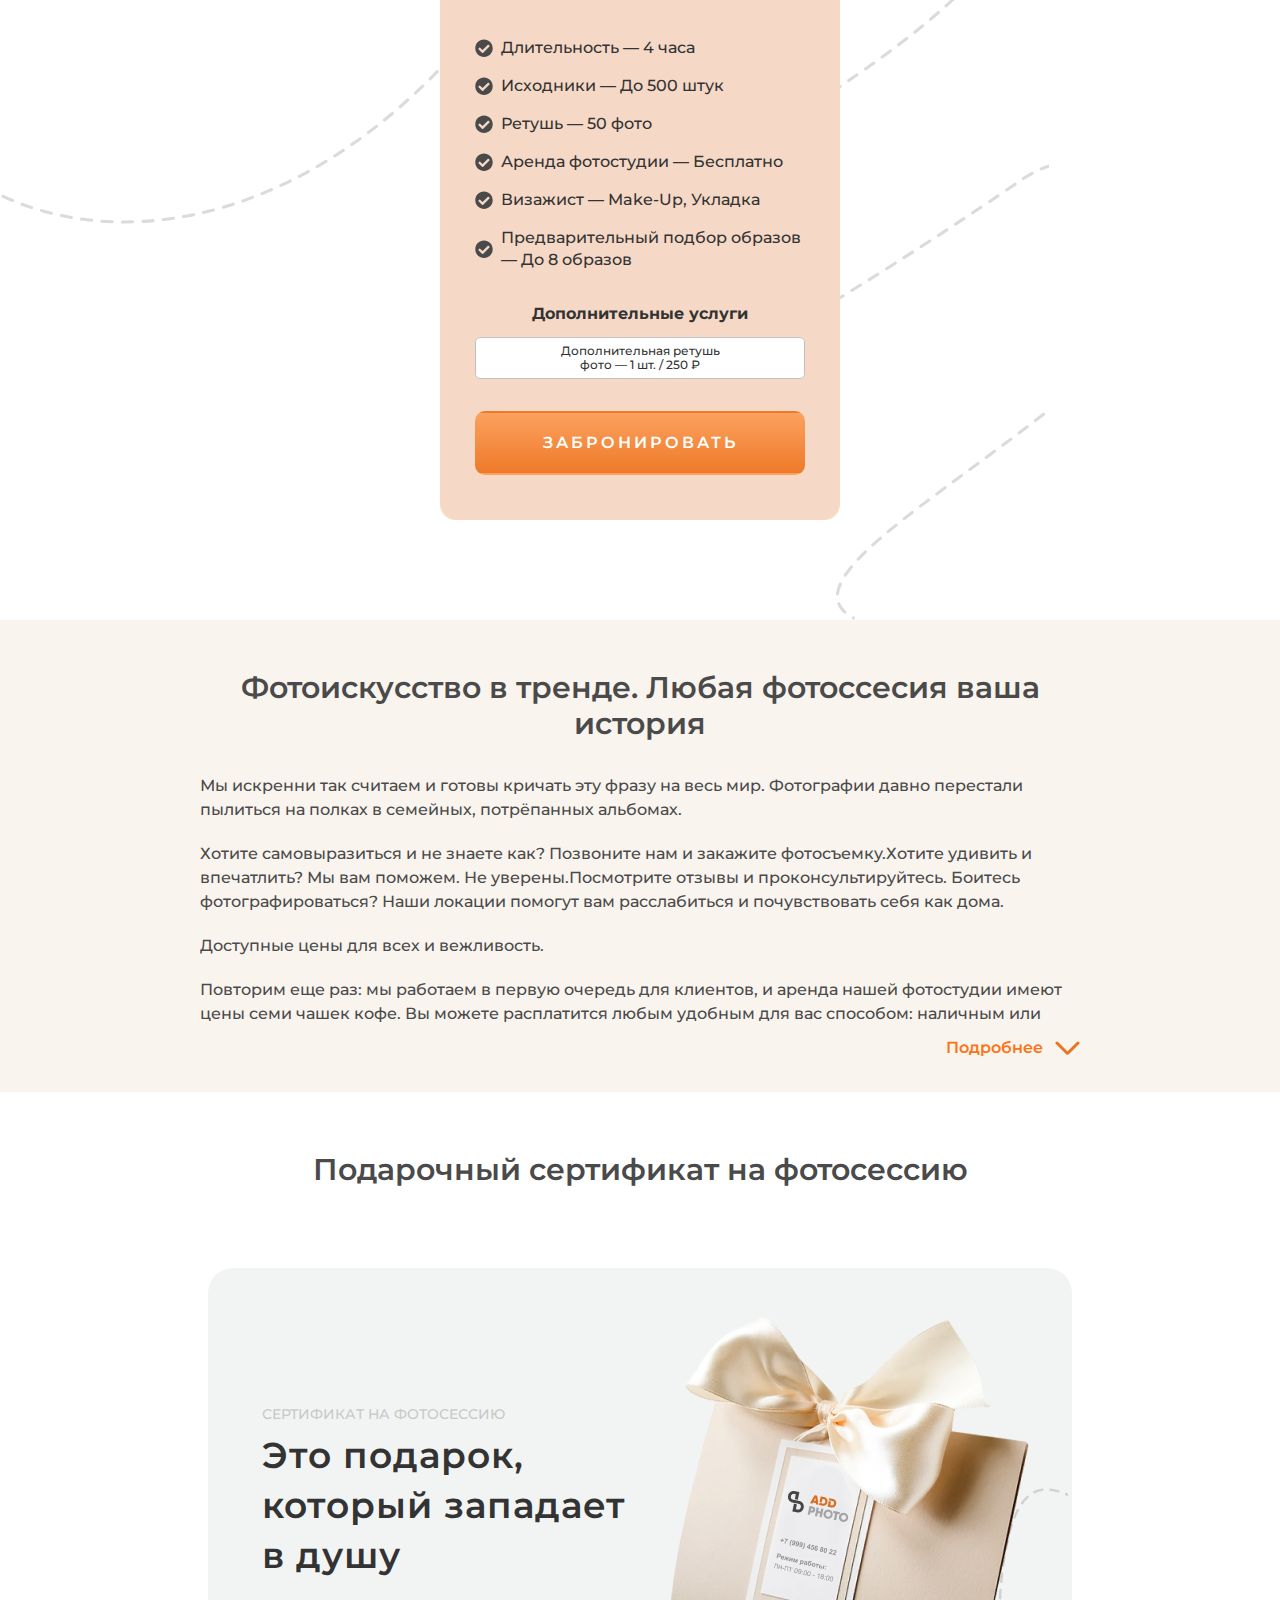
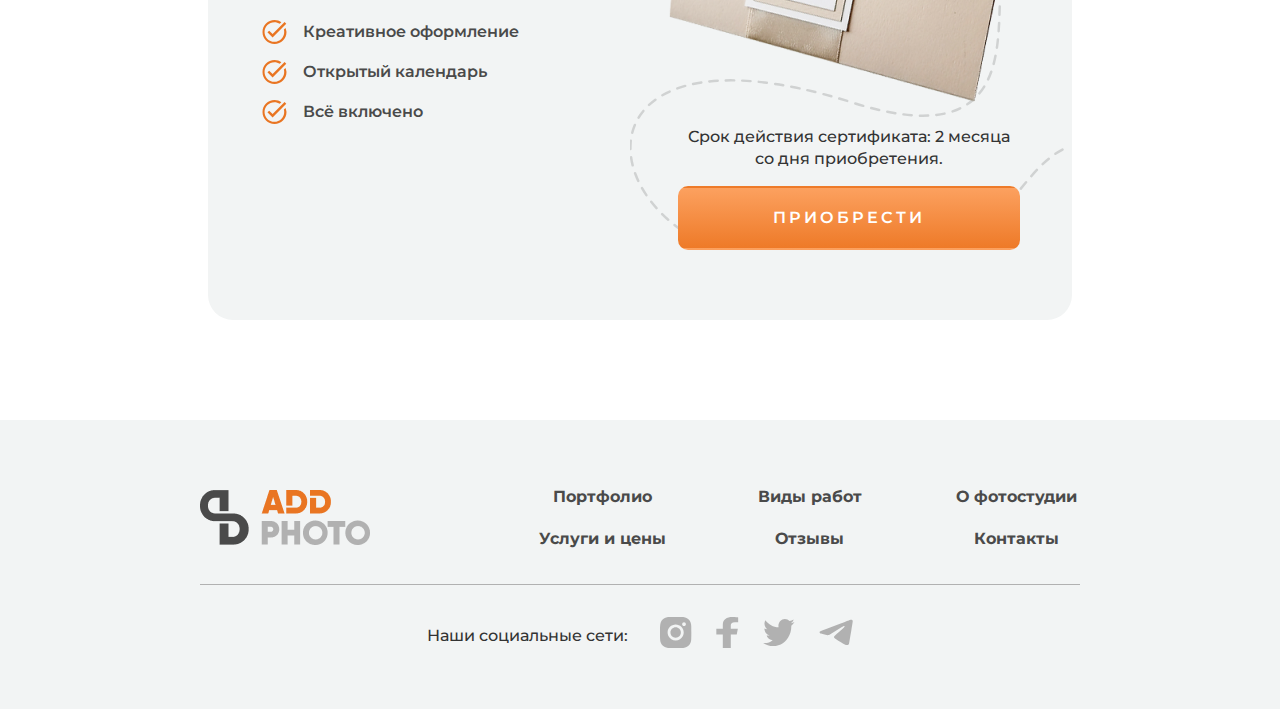
==== commit 06cfcc5e: "footer" ====
--- a/index.html
+++ b/index.html
@@ -120,7 +120,8 @@
                         <input type="tel" name="" id="" placeholder="Введите ваш телефон">
                         <button class="btn main-btn btnSubmModalMain"> Отправить </button>
                         <div class="main-modalWindow__consent">
-                            Нажимая кнопку «Отправить», вы даете согласие на обработку персональных данных и соглашаетесь с
+                            Нажимая кнопку «Отправить», вы даете согласие на обработку персональных данных и
+                            соглашаетесь с
                             <span> политикой конфиденциальности </span>
                         </div>
                     </form>
@@ -147,7 +148,7 @@
                     <h3>
                         Благодарим <br> за оставленную заявку!
                     </h3>
-                    <p>Наши специалисты уже обрабатывают Вашу заявку и свяжутся с Вами  в ближайшее время</p> 
+                    <p>Наши специалисты уже обрабатывают Вашу заявку и свяжутся с Вами в ближайшее время</p>
                 </div>
             </div>
         </div>
@@ -987,7 +988,86 @@
     <div class="contacts section-nav" id="contacts">
 
     </div>
-
+    <footer class="footer">
+        <div class="wrapper">
+            <div class="footer-wrapper">
+                <div class="footer-nav">
+                    <div class="footer-logo">
+                        <a href="#">
+                            <picture>
+                                <source srcset="./img/footer/footer-logo.png" media="(max-width: 1023px)"> 
+                                <img src="./img/footer/footer-logo_plan.png" alt="Logo">
+                            </picture>
+                            
+                        </a>
+                    </div>
+                    <div class="footer-nav-link">
+                        <a href="#portfolio">
+                            Портфолио
+                        </a>
+                        <a href="#services">
+                            Виды работ
+                        </a>
+                        <a href="#aboutFotoStudio">
+                            О фотостудии
+                        </a>
+                        <a href="#pricingU">
+                            Услуги и цены
+                        </a>
+                        <a href="#reviews">
+                            Отзывы
+                        </a>
+                        <a href="#contacts">
+                            Контакты
+                        </a>
+                    </div>
+                </div>
+                <div class="footer-line">
+                    
+                </div>
+                <div class="footer-contacts">
+                    <h6>
+                        Наши социальные сети:
+                    </h6>
+                    <div class="footer-contacts-img">
+                        <a href="#">
+                            <svg width="32" height="31" viewBox="0 0 32 31" fill="none"
+                                xmlns="http://www.w3.org/2000/svg">
+                                <path fill-rule="evenodd" clip-rule="evenodd"
+                                    d="M30.5026 5.34545C30.0985 4.32727 29.5657 3.46364 28.6932 2.6C27.8206 1.73636 26.9481 1.20909 25.9194 0.809091C24.9274 0.427273 23.7885 0.172727 22.1169 0.0909091C20.4453 0.0181818 19.9126 0 15.66 0C11.4075 0 10.8748 0.0181818 9.20313 0.0909091C7.54069 0.172727 6.40178 0.427273 5.40064 0.818182C4.37195 1.21818 3.49939 1.74545 2.62684 2.60909C1.75429 3.47273 1.22157 4.33636 0.817444 5.35455C0.431684 6.33636 0.17451 7.46364 0.0918476 9.10909C0.0183695 10.7636 0 11.2909 0 15.5C0 19.7091 0.0183695 20.2364 0.0918476 21.8909C0.17451 23.5455 0.431684 24.6727 0.826628 25.6545C1.23076 26.6727 1.76347 27.5364 2.63603 28.4C3.50858 29.2636 4.38113 29.7909 5.40982 30.1909C6.40178 30.5727 7.54069 30.8364 9.21231 30.9091C10.8839 30.9818 11.4167 31 15.6692 31C19.9217 31 20.4545 30.9818 22.1261 30.9091C23.7885 30.8364 24.9274 30.5727 25.9286 30.1909C26.9573 29.7909 27.8298 29.2636 28.7024 28.4C29.5749 27.5364 30.1076 26.6727 30.5118 25.6545C30.8975 24.6727 31.1639 23.5455 31.2374 21.8909C31.3108 20.2364 31.3292 19.7091 31.3292 15.5C31.3292 11.2909 31.3108 10.7636 31.2374 9.10909C31.1547 7.46364 30.8883 6.33636 30.5026 5.34545ZM15.66 23.4636C11.2146 23.4636 7.61417 19.9 7.61417 15.5C7.61417 11.1 11.2146 7.53636 15.66 7.53636C20.1054 7.53636 23.7059 11.1 23.7059 15.5C23.7059 19.9 20.1054 23.4636 15.66 23.4636ZM24.0273 9.09091C22.9895 9.09091 22.1445 8.25455 22.1445 7.22727C22.1445 6.2 22.9895 5.36364 24.0273 5.36364C25.0652 5.36364 25.9102 6.2 25.9102 7.22727C25.901 8.25455 25.0652 9.09091 24.0273 9.09091ZM20.8861 15.5C20.8861 18.3545 18.5532 20.6636 15.6692 20.6636C12.7852 20.6636 10.4523 18.3545 10.4523 15.5C10.4523 12.6455 12.7852 10.3364 15.6692 10.3364C18.544 10.3364 20.8861 12.6455 20.8861 15.5Z"
+                                    fill="#B1B1B1" />
+                            </svg>
+                        </a>
+                        <a href="#">
+                            <svg width="23" height="31" viewBox="0 0 23 31" fill="none"
+                                xmlns="http://www.w3.org/2000/svg">
+                                <path fill-rule="evenodd" clip-rule="evenodd"
+                                    d="M14.7834 8.16901V11.8004H21.8584L20.7271 17.4009H14.7834V31H6.81054V17.4009H0.328125V11.8004H6.81054V7.53538C6.81054 2.67758 10.6174 0 16.4534 0C19.2457 0 22.1636 0.381539 22.1636 0.381539V5.14396H18.9404C15.771 5.14396 14.7834 6.63605 14.7834 8.16901Z"
+                                    fill="#B1B1B1" />
+                            </svg>
+                        </a>
+                        <a href="#">
+                            <svg width="32" height="29" viewBox="0 0 32 29" fill="none"
+                                xmlns="http://www.w3.org/2000/svg">
+                                <path fill-rule="evenodd" clip-rule="evenodd"
+                                    d="M27.8058 5.1851C29.11 5.01446 30.3486 4.65309 31.4933 4.10102C30.6301 5.47619 29.5417 6.69075 28.2844 7.66441C28.2937 7.95551 28.3031 8.25664 28.3031 8.55778C28.3031 17.6419 21.8384 28.1213 10.016 28.1213C6.38487 28.1213 3.00705 26.9871 0.164062 25.0297C0.670734 25.0899 1.17741 25.12 1.69346 25.12C4.70535 25.12 7.47328 24.0159 9.67824 22.179C6.86339 22.1188 4.48954 20.1313 3.67324 17.401C4.06732 17.4813 4.47078 17.5215 4.88362 17.5215C5.47474 17.5215 6.03771 17.4412 6.58191 17.2806C3.64509 16.6482 1.42136 13.8677 1.42136 10.5352C1.42136 10.5051 1.42136 10.475 1.42136 10.4449C2.28458 10.9568 3.27916 11.268 4.33003 11.3081C2.6036 10.0735 1.46828 7.96555 1.46828 5.58661C1.46828 4.33189 1.78729 3.14744 2.34088 2.13362C5.51227 6.29928 10.2506 9.02955 15.5894 9.32064C15.4768 8.81875 15.4205 8.29679 15.4205 7.75476C15.4205 3.96049 18.301 0.878906 21.8477 0.878906C23.6962 0.878906 25.3663 1.71204 26.5392 3.04706C28.0029 2.73589 29.3821 2.16374 30.6207 1.38079C30.1515 2.98683 29.1382 4.33189 27.8058 5.1851Z"
+                                    fill="#B1B1B1" />
+                            </svg>
+                        </a>
+                        <a href="#">
+                            <svg width="34" height="27" viewBox="0 0 34 27" fill="none"
+                                xmlns="http://www.w3.org/2000/svg">
+                                <path fill-rule="evenodd" clip-rule="evenodd"
+                                    d="M33.7065 2.53874C33.6236 3.63887 32.9398 7.48453 32.2663 11.6363L30.1422 23.9578C30.1422 23.9578 29.9764 25.7658 28.5258 26.0719C27.0856 26.3876 24.7024 24.9718 24.2776 24.6561C23.9357 24.417 17.9053 20.887 15.6984 19.1651C15.1078 18.6963 14.4239 17.7492 15.7812 16.6587C18.8379 14.0662 22.4955 10.8519 24.7024 8.81426C25.7179 7.87675 26.7436 5.67649 22.4955 8.3455L10.5176 15.7977C10.5176 15.7977 9.1603 16.5821 6.61139 15.8742C4.06248 15.1663 1.08875 14.2288 1.08875 14.2288C1.08875 14.2288 -0.95245 13.0522 2.52899 11.799L22.3297 4.27024C24.288 3.4858 30.9089 0.979418 30.9089 0.979418C30.9089 0.979418 33.9656 -0.120708 33.7065 2.53874Z"
+                                    fill="#B1B1B1" />
+                            </svg>
+                        </a>
+
+                    </div>
+                </div>
+            </div>
+        </div>
+    </footer>
     <div class="overlay" id="overlay-modal">
 
     </div>
--- a/style.css
+++ b/style.css
@@ -1961,3 +1961,126 @@
         left: 581px;
     }
 }
+
+
+
+/* footer */
+
+.footer {
+    background: #F2F4F4;
+    padding: 60px 1rem;
+}
+
+.footer-wrapper {
+    display: flex;
+    flex-direction: column;
+    align-items: center;
+}
+.footer-nav {
+    display: flex;
+    flex-direction: column;
+    align-items: center;
+    row-gap: 52px;
+}
+.footer-nav-link {
+    display: grid;
+    grid-template-columns: repeat(2, 1fr);
+    row-gap: 2rem;
+    column-gap: 52px;
+    text-align: center;
+    padding-bottom: 40px;
+}
+.footer-wrapper a {
+    text-decoration: none;
+}
+.footer-nav a {
+    color: var(--text-color-2);
+    font-weight: 700;
+    font-size: 16px;
+    line-height: 26px;
+    transition: .3s ease;
+}
+.footer-nav a:hover,
+.footer-nav a:focus {
+    color: var(--accent-color);
+    
+}  
+.footer-nav a:active {
+    font-size: 14px;
+    color: var(--accent-color);
+}
+.footer-line {
+    background-color: #B1B1B1;
+    height: 1px;
+    width: 100%;
+    margin-bottom: 40px;
+}
+.footer-contacts {
+    display: flex;
+    flex-direction: column;
+    align-items: center;
+    row-gap: 1rem;
+}
+.footer-contacts h6 {
+    color: var(--text-color-1);
+    font-weight: 500;
+    font-size: 14px;
+    line-height: 28px;
+}
+.footer-contacts-img {
+    display: flex;
+    align-items: center;
+    column-gap: 1.5rem;
+}
+
+.footer-contacts-img a svg path{
+    transition: .3s ease;
+}
+.footer-contacts-img a:hover svg path,
+.footer-contacts-img a:focus svg path,
+.footer-contacts-img a:active svg path{
+    fill: #E97522;
+}
+@media screen and (min-width: 1024px) {
+    .footer {
+        padding: 4rem 0 54px;
+    }
+    .footer-nav {
+        flex-direction: row;
+        align-self: stretch;
+        align-items: center;
+        justify-content: space-between;
+        row-gap: 0;
+    }
+    .footer-nav-link {
+        grid-template-columns: repeat(3, 1fr);
+        padding: 0;
+        row-gap: 1rem;
+        column-gap: 80px;
+
+    }
+    .footer-logo {
+        width: 212px;
+        height: 55px;
+
+    }
+    .footer-line {
+        margin-top: 2rem;
+        margin-bottom: 2rem;
+    }
+    .footer-contacts {
+        flex-direction: row;
+        column-gap: 2rem;
+        
+    }
+    .footer-contacts h6{
+        font-size: 16px;
+    }
+}
+@media screen and (min-width: 1440px) {
+    .footer-nav-link {
+        display: flex;
+        align-items: center;
+        column-gap: 52px;
+    }
+}